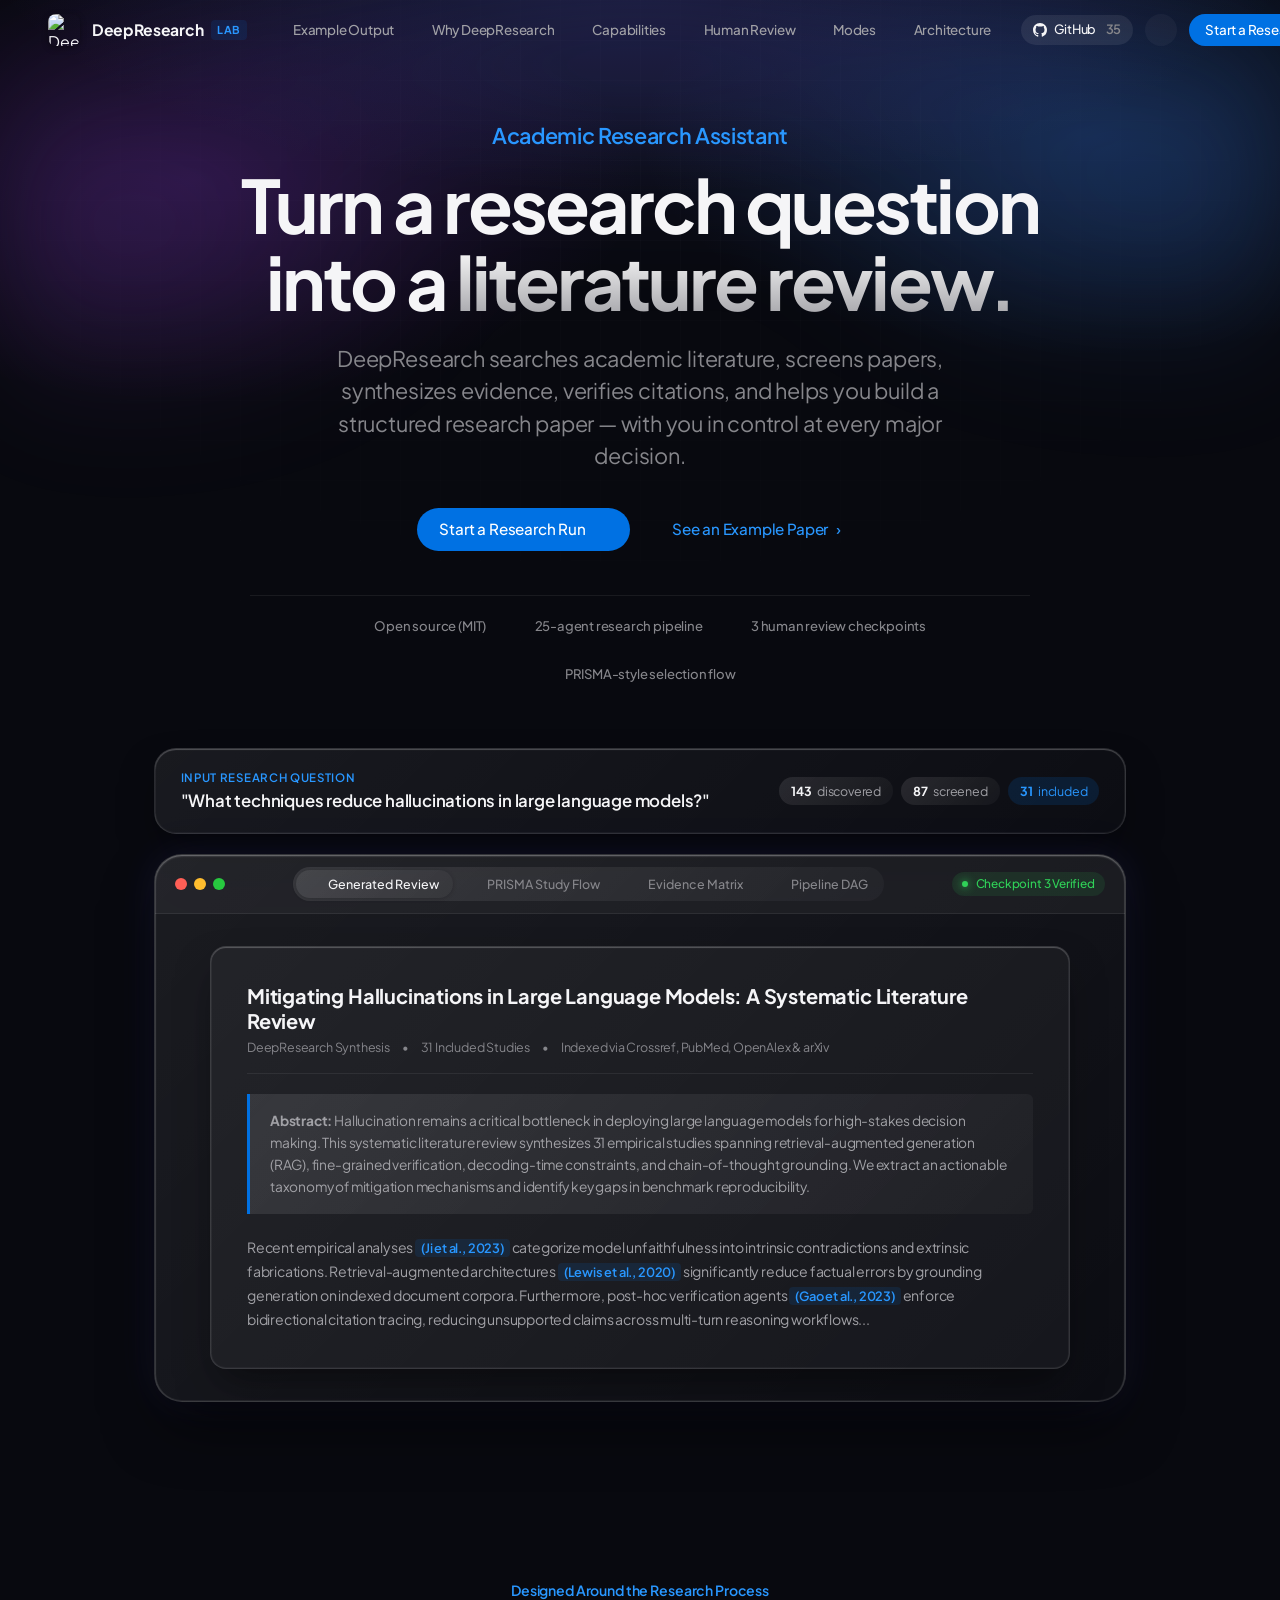
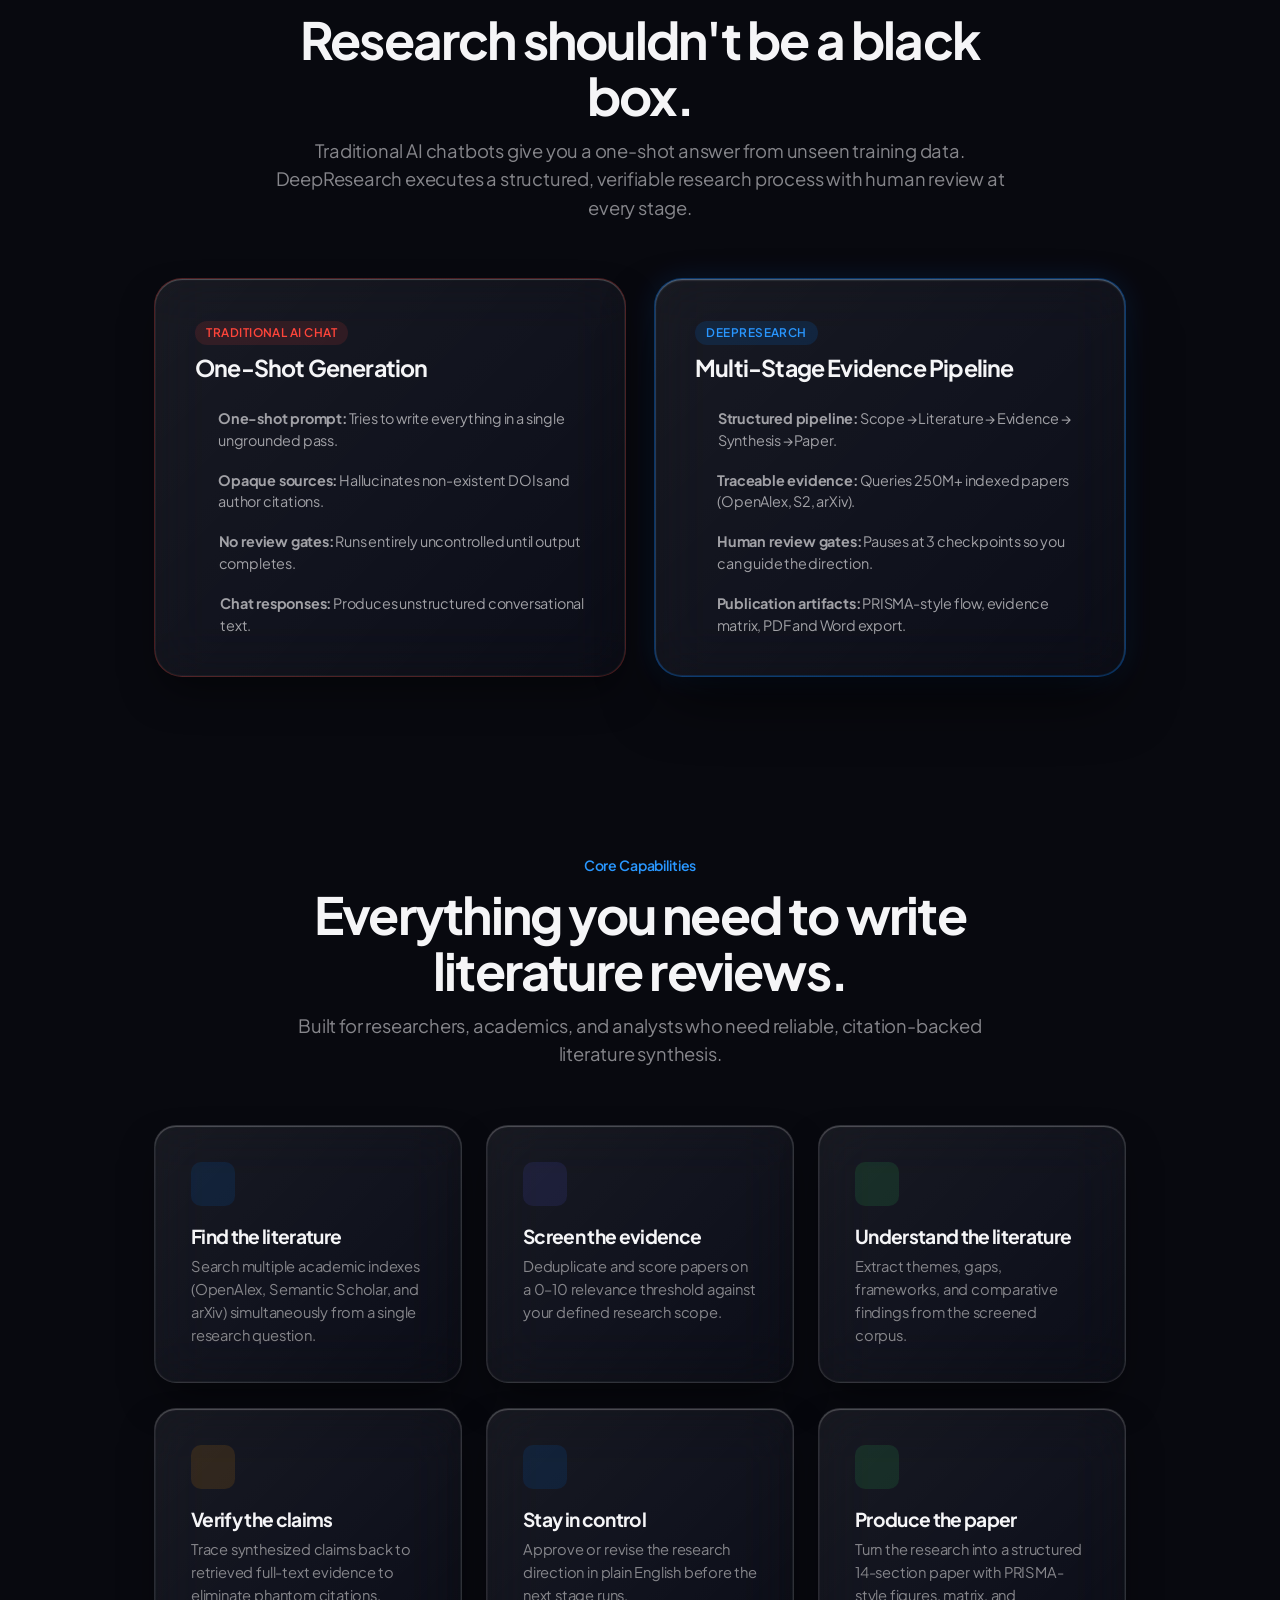
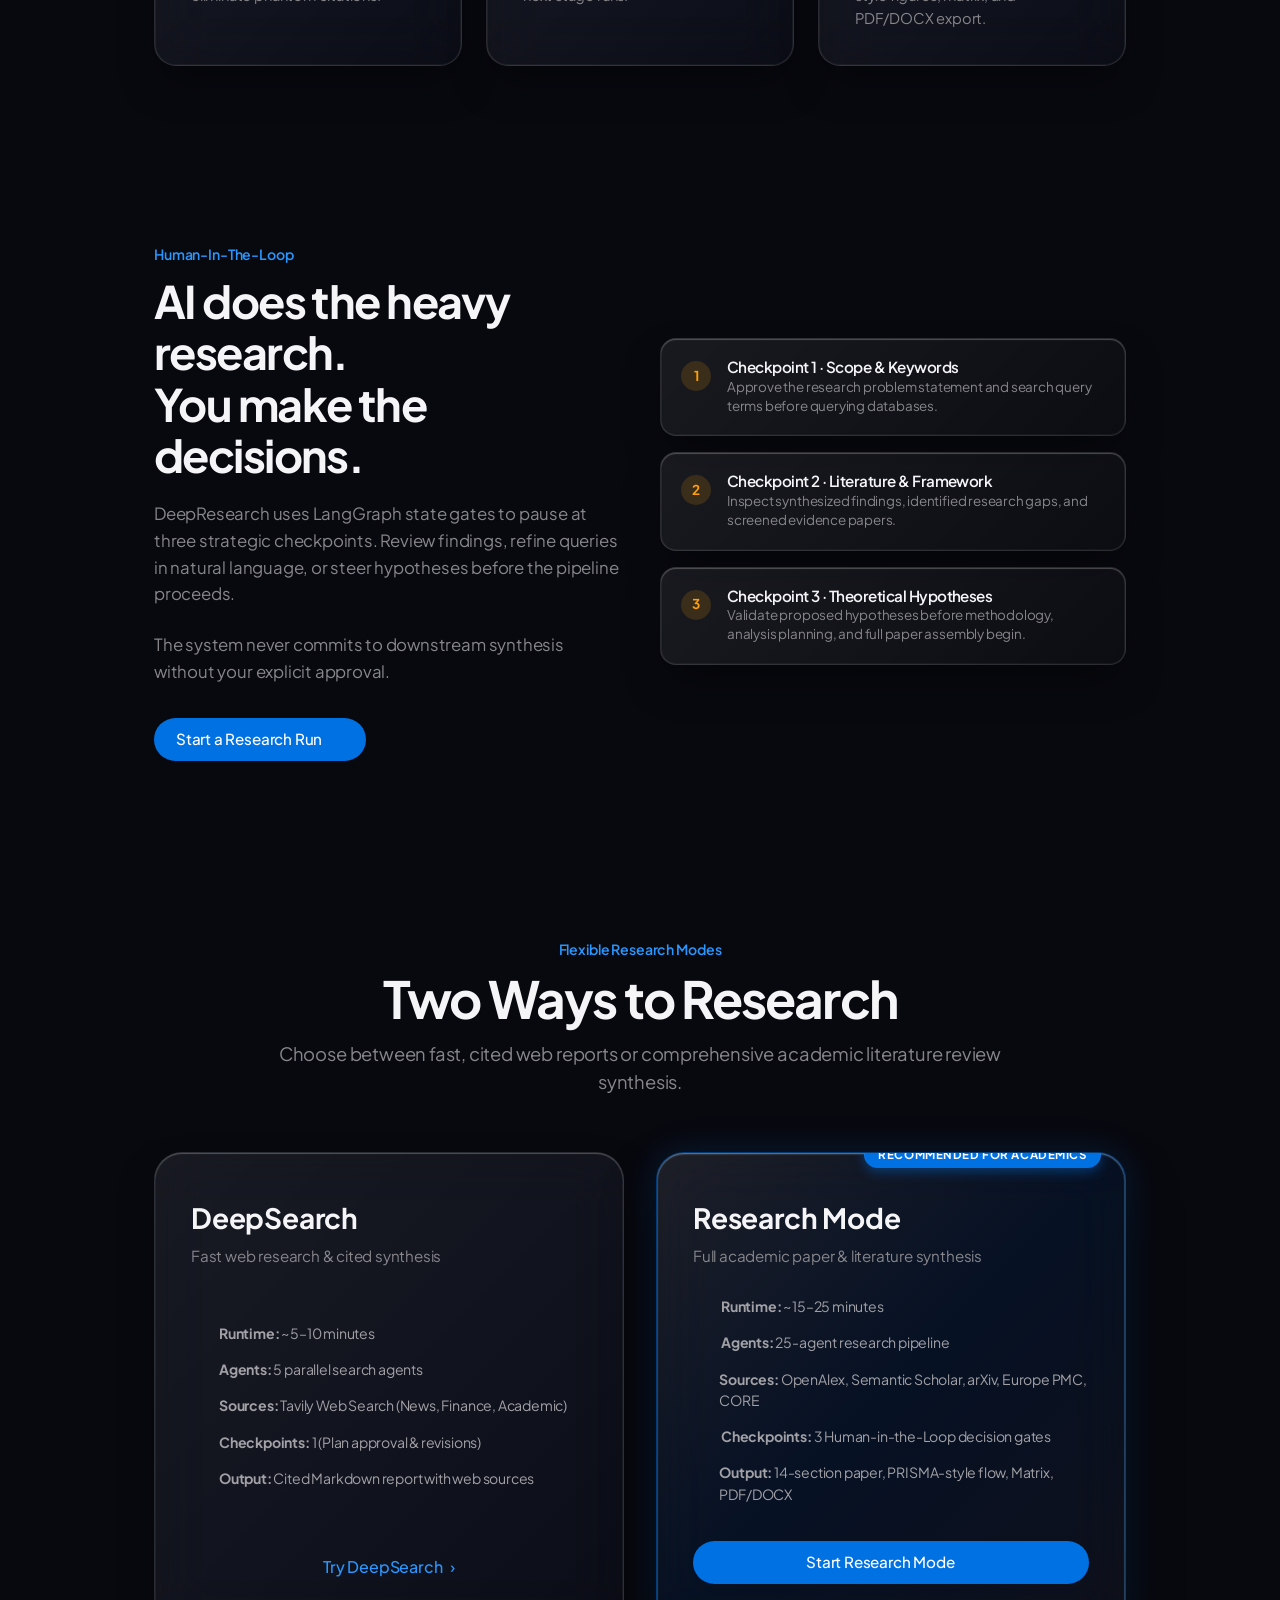
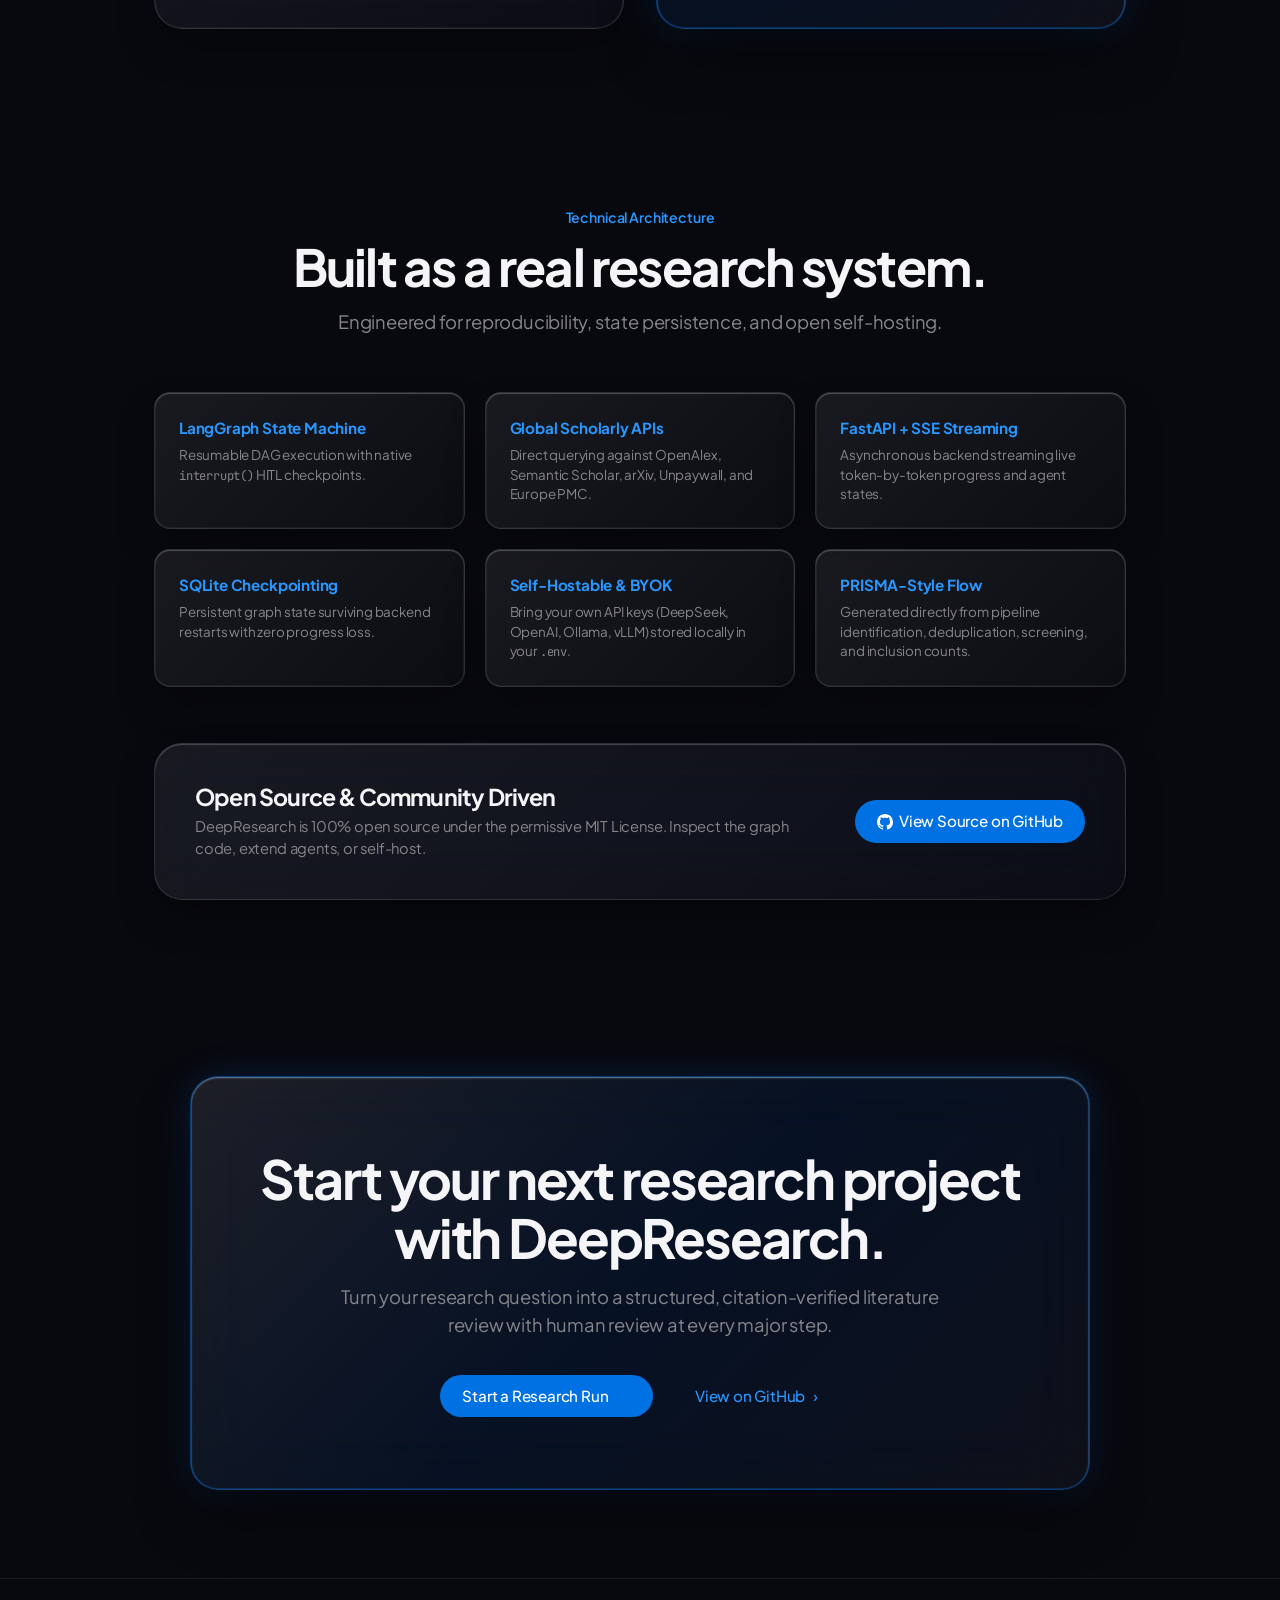
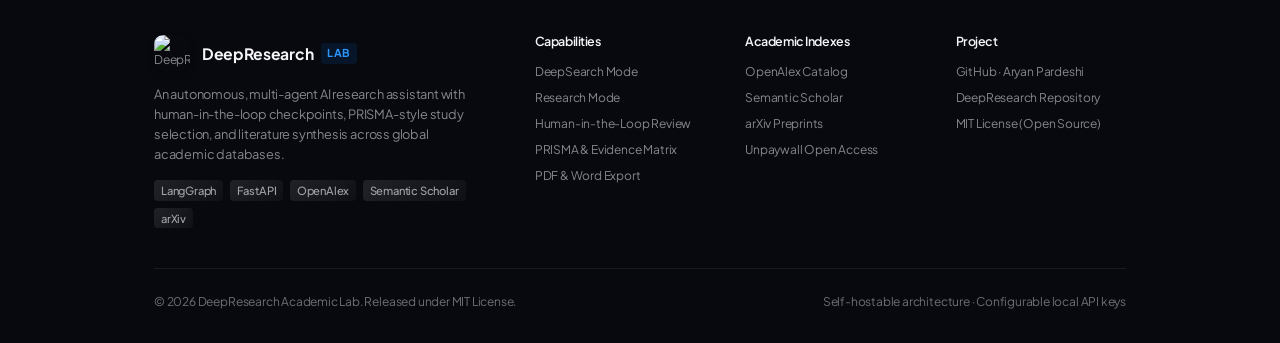
==== frontend/index.html @ 142caea9 "refactor(research-mode): split monolithic agent into modular pipeline with typed models and new acad" ====
<!DOCTYPE html>
<html lang="en" dir="ltr">
<head>
    <meta charset="UTF-8">
    <meta name="viewport" content="width=device-width, initial-scale=1.0, maximum-scale=5.0">
    <meta http-equiv="X-UA-Compatible" content="IE=edge">

    <!-- Primary SEO Meta Tags -->
    <title>DeepResearch — Turn Research Questions into Literature Reviews</title>
    <meta name="title" content="DeepResearch — Turn Research Questions into Literature Reviews">
    <meta name="description" content="DeepResearch searches academic literature, screens papers, synthesizes evidence, verifies citations, and helps you build a structured research paper with human checkpoints.">
    <meta name="keywords" content="academic research AI, literature review generator, multi-agent academic research, PRISMA study selection, OpenAlex, Semantic Scholar, arXiv, citation verification, LangGraph research">
    <meta name="author" content="Aryan Pardeshi">
    <meta name="creator" content="Aryan Pardeshi">
    <meta name="publisher" content="DeepResearch Academic Lab">
    <meta name="application-name" content="DeepResearch">
    <meta name="robots" content="index, follow, max-image-preview:large, max-snippet:-1, max-video-preview:-1">
    <link rel="canonical" href="https://deepresearch.dev/">

    <!-- PWA, Theme & Mobile Optimization -->
    <meta name="theme-color" content="#000000" media="(prefers-color-scheme: dark)">
    <meta name="theme-color" content="#ffffff" media="(prefers-color-scheme: light)">
    <meta name="color-scheme" content="dark light">
    <link rel="manifest" href="site.webmanifest">

    <!-- Open Graph / Facebook / LinkedIn -->
    <meta property="og:type" content="website">
    <meta property="og:site_name" content="DeepResearch">
    <meta property="og:title" content="DeepResearch — Turn Research Questions into Literature Reviews">
    <meta property="og:description" content="DeepResearch searches academic literature, screens papers, synthesizes evidence, verifies citations, and helps you build a structured research paper with human checkpoints.">
    <meta property="og:url" content="https://deepresearch.dev/">
    <meta property="og:locale" content="en_US">

    <!-- Twitter Card -->
    <meta name="twitter:card" content="summary_large_image">
    <meta name="twitter:site" content="@AryanPardeshi">
    <meta name="twitter:creator" content="@AryanPardeshi">
    <meta name="twitter:title" content="DeepResearch — Turn Research Questions into Literature Reviews">
    <meta name="twitter:description" content="DeepResearch searches academic literature, screens papers, synthesizes evidence, verifies citations, and helps you build a structured research paper with human checkpoints.">

    <!-- Schema.org JSON-LD Structured Data -->
    <script type="application/ld+json">
    {
      "@context": "https://schema.org",
      "@graph": [
        {
          "@type": "SoftwareApplication",
          "@id": "https://deepresearch.dev/#software",
          "name": "DeepResearch",
          "alternateName": "DeepResearch Academic Lab",
          "applicationCategory": "ResearchApplication, EducationalApplication",
          "operatingSystem": "All",
          "url": "https://deepresearch.dev/",
          "description": "An open-source multi-agent academic research assistant that synthesizes literature reviews, verifies citations, builds PRISMA-style selection flows, and generates complete papers with human-in-the-loop checkpoints.",
          "author": {
            "@type": "Person",
            "name": "Aryan Pardeshi",
            "url": "https://github.com/Aryan-Pardeshi"
          },
          "offers": {
            "@type": "Offer",
            "price": "0",
            "priceCurrency": "USD"
          }
        }
      ]
    }
    </script>

    <!-- Stylesheets & Icons -->
    <link rel="icon" type="image/png" sizes="64x64" href="/assets/favicon.png">
    <link rel="apple-touch-icon" sizes="180x180" href="/assets/apple-touch-icon.png">
    <link rel="stylesheet" href="landing.css?v=4.1.0">
    <script src="https://cdn.jsdelivr.net/npm/lucide/dist/umd/lucide.min.js"></script>
</head>
<body>
    <a href="#main-content" class="skip-link">Skip to main content</a>

    <!-- Apple Global Navigation Bar -->
    <header class="landing-header" role="banner">
        <div class="header-container">
            <a href="/" class="logo-brand" aria-label="DeepResearch Homepage">
                <img src="/assets/logo.png" alt="DeepResearch Logo" class="brand-logo-img" width="32" height="32">
                <div class="brand-text-col">
                    <span class="brand-name">DeepResearch</span>
                    <span class="brand-sub">Lab</span>
                </div>
            </a>

            <nav class="nav-menu" id="nav-menu" role="navigation" aria-label="Main Navigation">
                <a href="#example-paper" class="nav-link">Example Output</a>
                <a href="#why-different" class="nav-link">Why DeepResearch</a>
                <a href="#workflow" class="nav-link">Capabilities</a>
                <a href="#hitl" class="nav-link">Human Review</a>
                <a href="#modes" class="nav-link">Modes</a>
                <a href="#architecture" class="nav-link">Architecture</a>
            </nav>

            <div class="nav-actions">
                <a href="https://github.com/Aryan-Pardeshi/DeepResearch_AI" target="_blank" rel="noopener noreferrer" class="btn-gh-stars" title="View repository on GitHub">
                    <svg viewBox="0 0 16 16" width="14" height="14" fill="currentColor" aria-hidden="true"><path d="M8 0C3.58 0 0 3.58 0 8c0 3.54 2.29 6.53 5.47 7.59.4.07.55-.17.55-.38 0-.19-.01-.82-.01-1.49-2.01.37-2.53-.49-2.69-.94-.09-.23-.48-.94-.82-1.13-.28-.15-.68-.52-.01-.53.63-.01 1.08.58 1.23.82.72 1.21 1.87.87 2.33.66.07-.52.28-.87.51-1.07-1.78-.2-3.64-.89-3.64-3.95 0-.87.31-1.59.82-2.15-.08-.2-.36-1.02.08-2.12 0 0 .67-.21 2.2.82.64-.18 1.32-.27 2-.27s1.36.09 2 .27c1.53-1.04 2.2-.82 2.2-.82.44 1.1.16 1.92.08 2.12.51.56.82 1.27.82 2.15 0 3.07-1.87 3.75-3.65 3.95.29.25.54.73.54 1.48 0 1.07-.01 1.93-.01 2.2 0 .21.15.46.55.38A8.012 8.012 0 0 0 16 8c0-4.42-3.58-8-8-8Z"/></svg>
                    <span>GitHub</span>
                    <span class="gh-star-count-badge">35</span>
                </a>

                <button class="btn-theme" id="theme-toggle-btn" aria-label="Toggle color theme" title="Toggle dark/light theme">
                    <i data-lucide="moon" style="width: 15px; height: 15px;"></i>
                </button>

                <a href="/app" class="btn-primary">
                    <span>Start a Research Run</span>
                    <i data-lucide="arrow-right" style="width: 13px; height: 13px;"></i>
                </a>

                <button class="mobile-nav-toggle" id="mobile-nav-toggle" aria-label="Toggle mobile menu">
                    <i data-lucide="menu" style="width: 18px; height: 18px;"></i>
                </button>
            </div>
        </div>
    </header>

    <main id="main-content" role="main">

        <!-- ==========================================================================
             1. HERO SECTION (APPLE PRO)
             ========================================================================== -->
        <section class="hero-section">
            <div class="container">
                <div class="hero-content apple-scroll-reveal">
                    <p class="hero-eyebrow">Academic Research Assistant</p>

                    <h1 class="hero-title">
                        Turn a research question into a <span class="text-gradient">literature review.</span>
                    </h1>

                    <p class="hero-subtitle">
                        DeepResearch searches academic literature, screens papers, synthesizes evidence, verifies citations, and helps you build a structured research paper — with you in control at every major decision.
                    </p>

                    <div class="hero-btn-group">
                        <a href="/app" class="btn-primary btn-lg">
                            <span>Start a Research Run</span>
                            <i data-lucide="arrow-right" style="width: 16px; height: 16px;"></i>
                        </a>
                        <a href="#example-paper" class="btn-secondary btn-lg">
                            <span>See an Example Paper</span>
                            <span style="margin-left: 2px;">›</span>
                        </a>
                    </div>

                    <div class="hero-trust-bar">
                        <div class="trust-item">
                            <i data-lucide="check" style="width: 14px; height: 14px;"></i>
                            <span>Open source (MIT)</span>
                        </div>
                        <div class="trust-item">
                            <i data-lucide="check" style="width: 14px; height: 14px;"></i>
                            <span>25-agent research pipeline</span>
                        </div>
                        <div class="trust-item">
                            <i data-lucide="check" style="width: 14px; height: 14px;"></i>
                            <span>3 human review checkpoints</span>
                        </div>
                        <div class="trust-item">
                            <i data-lucide="check" style="width: 14px; height: 14px;"></i>
                            <span>PRISMA-style selection flow</span>
                        </div>
                    </div>
                </div>

                <!-- ==========================================================================
                     2. REAL EXAMPLE OUTPUT (MACOS STUDIO WINDOW)
                     ========================================================================== -->
                <div class="hero-visual-wrapper apple-scroll-reveal delay-1" id="example-paper">
                    <div class="example-banner-header card-specular-glow">
                        <div class="example-question-box">
                            <span class="example-label">Input Research Question</span>
                            <p class="example-question-text">"What techniques reduce hallucinations in large language models?"</p>
                        </div>
                        <div class="example-metrics-row">
                            <div class="metric-chip"><strong class="metric-num">143</strong> discovered</div>
                            <div class="metric-chip"><strong class="metric-num">87</strong> screened</div>
                            <div class="metric-chip highlight"><strong class="metric-num">31</strong> included</div>
                        </div>
                    </div>

                    <div class="workflow-inspector-card card-specular-glow">
                        <div class="inspector-header-bar">
                            <div class="inspector-window-controls">
                                <span class="win-dot red"></span>
                                <span class="win-dot yellow"></span>
                                <span class="win-dot green"></span>
                            </div>

                            <div class="inspector-tabs" role="tablist">
                                <button class="inspector-tab-btn active" data-tab="paper" role="tab" aria-selected="true">
                                    <i data-lucide="file-text" style="width: 13px; height: 13px;"></i>
                                    <span>Generated Review</span>
                                </button>
                                <button class="inspector-tab-btn" data-tab="prisma" role="tab" aria-selected="false">
                                    <i data-lucide="git-merge" style="width: 13px; height: 13px;"></i>
                                    <span>PRISMA Study Flow</span>
                                </button>
                                <button class="inspector-tab-btn" data-tab="matrix" role="tab" aria-selected="false">
                                    <i data-lucide="table" style="width: 13px; height: 13px;"></i>
                                    <span>Evidence Matrix</span>
                                </button>
                                <button class="inspector-tab-btn" data-tab="flow" role="tab" aria-selected="false">
                                    <i data-lucide="layers" style="width: 13px; height: 13px;"></i>
                                    <span>Pipeline DAG</span>
                                </button>
                            </div>

                            <div class="inspector-status-badge">
                                <span class="status-pulse"></span>
                                <span>Checkpoint 3 Verified</span>
                            </div>
                        </div>

                        <div class="inspector-content-panel">
                            <!-- Tab 1: Generated Paper Review -->
                            <div class="tab-pane active" id="tab-pane-paper">
                                <div class="paper-mockup-sheet">
                                    <div class="paper-header-actions">
                                        <div>
                                            <div class="paper-mock-title">Mitigating Hallucinations in Large Language Models: A Systematic Literature Review</div>
                                            <div class="paper-mock-meta">
                                                <span>DeepResearch Synthesis</span> • <span>31 Included Studies</span> • <span>Indexed via Crossref, PubMed, OpenAlex &amp; arXiv</span>
                                            </div>
                                        </div>
                                    </div>

                                    <div class="paper-mock-abstract">
                                        <strong>Abstract:</strong> Hallucination remains a critical bottleneck in deploying large language models for high-stakes decision making. This systematic literature review synthesizes 31 empirical studies spanning retrieval-augmented generation (RAG), fine-grained verification, decoding-time constraints, and chain-of-thought grounding. We extract an actionable taxonomy of mitigation mechanisms and identify key gaps in benchmark reproducibility.
                                    </div>
                                    <div class="paper-mock-body">
                                        <p>Recent empirical analyses <span class="citation-pill">(Ji et al., 2023)</span> categorize model unfaithfulness into intrinsic contradictions and extrinsic fabrications. Retrieval-augmented architectures <span class="citation-pill">(Lewis et al., 2020)</span> significantly reduce factual errors by grounding generation on indexed document corpora. Furthermore, post-hoc verification agents <span class="citation-pill">(Gao et al., 2023)</span> enforce bidirectional citation tracing, reducing unsupported claims across multi-turn reasoning workflows...</p>
                                    </div>
                                </div>
                            </div>

                            <!-- Tab 2: PRISMA Diagram -->
                            <div class="tab-pane" id="tab-pane-prisma">
                                <div class="prisma-diagram-preview">
                                    <div class="prisma-step-row">
                                        <div class="prisma-box">
                                            <div class="prisma-box-title">1. Identification</div>
                                            <div class="prisma-box-stat">143 Records Discovered</div>
                                            <div class="prisma-box-sub">OpenAlex (52) · Crossref (38) · PubMed (25) · arXiv (28)</div>
                                        </div>
                                        <div class="prisma-box prisma-box-excluded">
                                            <div class="prisma-box-title">Deduplication</div>
                                            <div class="prisma-box-stat">56 Excluded</div>
                                            <div class="prisma-box-sub">Identical DOIs &amp; normalized title matches</div>
                                        </div>
                                    </div>
                                    <div class="prisma-step-row">
                                        <div class="prisma-box">
                                            <div class="prisma-box-title">2. Screening</div>
                                            <div class="prisma-box-stat">87 Records Screened</div>
                                            <div class="prisma-box-sub">Abstract relevance scored against research scope</div>
                                        </div>
                                        <div class="prisma-box prisma-box-excluded">
                                            <div class="prisma-box-title">Irrelevant</div>
                                            <div class="prisma-box-stat">56 Excluded</div>
                                            <div class="prisma-box-sub">Score &lt; 6.0 / 10 against criteria</div>
                                        </div>
                                    </div>
                                    <div class="prisma-step-row">
                                        <div class="prisma-box">
                                            <div class="prisma-box-title">3. Included Corpus</div>
                                            <div class="prisma-box-stat">31 Studies Included</div>
                                            <div class="prisma-box-sub">Full text resolved for final synthesis &amp; matrix</div>
                                        </div>
                                    </div>
                                </div>
                            </div>

                            <!-- Tab 3: Evidence Matrix -->
                            <div class="tab-pane" id="tab-pane-matrix">
                                <div class="table-preview-wrapper">
                                    <table class="evidence-table">
                                        <thead>
                                            <tr>
                                                <th>Study &amp; Year</th>
                                                <th>Mitigation Focus</th>
                                                <th>Methodology</th>
                                                <th>Key Empirical Finding</th>
                                                <th>Evidence Level</th>
                                            </tr>
                                        </thead>
                                        <tbody>
                                            <tr>
                                                <td><strong>Ji et al. (2023)</strong></td>
                                                <td>Taxonomy &amp; Evaluation</td>
                                                <td>Comprehensive Survey</td>
                                                <td>Establishes intrinsic vs. extrinsic hallucination categorization.</td>
                                                <td><span class="evidence-tag">High (Foundational)</span></td>
                                            </tr>
                                            <tr>
                                                <td><strong>Lewis et al. (2020)</strong></td>
                                                <td>Retrieval Grounding</td>
                                                <td>RAG Architecture</td>
                                                <td>Dense retrieval conditioning cuts factual hallucinations by ~68%.</td>
                                                <td><span class="evidence-tag">High (Pivotal)</span></td>
                                            </tr>
                                            <tr>
                                                <td><strong>Gao et al. (2023)</strong></td>
                                                <td>Citation Verification</td>
                                                <td>RARR Automated Editing</td>
                                                <td>External search verification resolves factual mistakes post-generation.</td>
                                                <td><span class="evidence-tag">High (Empirical)</span></td>
                                            </tr>
                                            <tr>
                                                <td><strong>Dhuliawala et al. (2023)</strong></td>
                                                <td>Self-Contradiction Probing</td>
                                                <td>Chain-of-Verification</td>
                                                <td>Decomposing verification into sub-queries improves reliability.</td>
                                                <td><span class="evidence-tag">Moderate-High</span></td>
                                            </tr>
                                        </tbody>
                                    </table>
                                </div>
                            </div>

                            <!-- Tab 4: Execution Graph -->
                            <div class="tab-pane" id="tab-pane-flow">
                                <div class="execution-flow-grid">
                                    <div class="flow-node-card">
                                        <div class="flow-node-header">
                                            <div class="flow-node-icon">01</div>
                                            <div class="flow-node-title">Scope &amp; Keywords</div>
                                        </div>
                                        <p class="flow-node-desc">Formulates research objectives, questions, and Boolean search keywords.</p>
                                    </div>
                                    <div class="flow-node-card">
                                        <div class="flow-node-header">
                                            <div class="flow-node-icon checkpoint">🧑</div>
                                            <div class="flow-node-title">Checkpoint 1</div>
                                        </div>
                                        <p class="flow-node-desc">You approve scope and search queries before retrieving papers.</p>
                                    </div>
                                    <div class="flow-node-card">
                                        <div class="flow-node-header">
                                            <div class="flow-node-icon">02</div>
                                            <div class="flow-node-title">Multi-Index Retrieval</div>
                                        </div>
                                        <p class="flow-node-desc">Queries OpenAlex, Semantic Scholar, and arXiv simultaneously.</p>
                                    </div>
                                    <div class="flow-node-card">
                                        <div class="flow-node-header">
                                            <div class="flow-node-icon">03</div>
                                            <div class="flow-node-title">Screening &amp; Dedup</div>
                                        </div>
                                        <p class="flow-node-desc">Filters out duplicates and evaluates abstracts on 0–10 relevance score.</p>
                                    </div>
                                    <div class="flow-node-card">
                                        <div class="flow-node-header">
                                            <div class="flow-node-icon checkpoint">🧑</div>
                                            <div class="flow-node-title">Checkpoint 2</div>
                                        </div>
                                        <p class="flow-node-desc">You inspect literature synthesis and research gaps.</p>
                                    </div>
                                    <div class="flow-node-card">
                                        <div class="flow-node-header">
                                            <div class="flow-node-icon">04</div>
                                            <div class="flow-node-title">Synthesis &amp; Verify</div>
                                        </div>
                                        <p class="flow-node-desc">Drafts paper sections with strict evidence-to-claim citation checks.</p>
                                    </div>
                                </div>
                            </div>
                        </div>
                    </div>
                </div>

            </div>
        </section>


        <!-- ==========================================================================
             3. WHY DEEPRESEARCH (APPLE CONTRAST BENTO)
             ========================================================================== -->
        <section class="section section-alt" id="why-different">
            <div class="container">
                <div class="section-header apple-scroll-reveal">
                    <span class="section-eyebrow">Designed Around the Research Process</span>
                    <h2 class="section-title">Research shouldn't be a black box.</h2>
                    <p class="section-desc">
                        Traditional AI chatbots give you a one-shot answer from unseen training data. DeepResearch executes a structured, verifiable research process with human review at every stage.
                    </p>
                </div>

                <div class="comparison-dual-cards">
                    <!-- Column 1: Traditional AI -->
                    <div class="comparison-card traditional-ai card-specular-glow apple-scroll-reveal delay-1">
                        <div class="comp-card-header">
                            <div class="comp-badge bad">Traditional AI Chat</div>
                            <h3 class="comp-title">One-Shot Generation</h3>
                        </div>
                        <ul class="comp-list">
                            <li><i data-lucide="x" style="width: 16px; height: 16px;"></i> <span><strong>One-shot prompt:</strong> Tries to write everything in a single ungrounded pass.</span></li>
                            <li><i data-lucide="x" style="width: 16px; height: 16px;"></i> <span><strong>Opaque sources:</strong> Hallucinates non-existent DOIs and author citations.</span></li>
                            <li><i data-lucide="x" style="width: 16px; height: 16px;"></i> <span><strong>No review gates:</strong> Runs entirely uncontrolled until output completes.</span></li>
                            <li><i data-lucide="x" style="width: 16px; height: 16px;"></i> <span><strong>Chat responses:</strong> Produces unstructured conversational text.</span></li>
                        </ul>
                    </div>

                    <!-- Column 2: DeepResearch -->
                    <div class="comparison-card deepresearch-ai card-specular-glow apple-scroll-reveal delay-2">
                        <div class="comp-card-header">
                            <div class="comp-badge good">DeepResearch</div>
                            <h3 class="comp-title">Multi-Stage Evidence Pipeline</h3>
                        </div>
                        <ul class="comp-list">
                            <li><i data-lucide="check" style="width: 16px; height: 16px;"></i> <span><strong>Structured pipeline:</strong> Scope → Literature → Evidence → Synthesis → Paper.</span></li>
                            <li><i data-lucide="check" style="width: 16px; height: 16px;"></i> <span><strong>Traceable evidence:</strong> Queries 250M+ indexed papers (OpenAlex, S2, arXiv).</span></li>
                            <li><i data-lucide="check" style="width: 16px; height: 16px;"></i> <span><strong>Human review gates:</strong> Pauses at 3 checkpoints so you can guide the direction.</span></li>
                            <li><i data-lucide="check" style="width: 16px; height: 16px;"></i> <span><strong>Publication artifacts:</strong> PRISMA-style flow, evidence matrix, PDF and Word export.</span></li>
                        </ul>
                    </div>
                </div>
            </div>
        </section>


        <!-- ==========================================================================
             4. CORE WORKFLOW CAPABILITIES (APPLE 6-GRID)
             ========================================================================== -->
        <section class="section" id="workflow">
            <div class="container">
                <div class="section-header apple-scroll-reveal">
                    <span class="section-eyebrow">Core Capabilities</span>
                    <h2 class="section-title">Everything you need to write literature reviews.</h2>
                    <p class="section-desc">
                        Built for researchers, academics, and analysts who need reliable, citation-backed literature synthesis.
                    </p>
                </div>

                <div class="features-grid">
                    <div class="feature-card card-specular-glow apple-scroll-reveal delay-1">
                        <div class="feature-icon-wrapper">
                            <i data-lucide="search" style="width: 22px; height: 22px;"></i>
                        </div>
                        <h3 class="feature-card-title">Find the literature</h3>
                        <p class="feature-card-desc">
                            Search multiple academic indexes (OpenAlex, Semantic Scholar, and arXiv) simultaneously from a single research question.
                        </p>
                    </div>

                    <div class="feature-card card-specular-glow apple-scroll-reveal delay-2">
                        <div class="feature-icon-wrapper indigo">
                            <i data-lucide="filter" style="width: 22px; height: 22px;"></i>
                        </div>
                        <h3 class="feature-card-title">Screen the evidence</h3>
                        <p class="feature-card-desc">
                            Deduplicate and score papers on a 0–10 relevance threshold against your defined research scope.
                        </p>
                    </div>

                    <div class="feature-card card-specular-glow apple-scroll-reveal delay-3">
                        <div class="feature-icon-wrapper emerald">
                            <i data-lucide="layers" style="width: 22px; height: 22px;"></i>
                        </div>
                        <h3 class="feature-card-title">Understand the literature</h3>
                        <p class="feature-card-desc">
                            Extract themes, gaps, frameworks, and comparative findings from the screened corpus.
                        </p>
                    </div>

                    <div class="feature-card card-specular-glow apple-scroll-reveal delay-4">
                        <div class="feature-icon-wrapper amber">
                            <i data-lucide="shield-check" style="width: 22px; height: 22px;"></i>
                        </div>
                        <h3 class="feature-card-title">Verify the claims</h3>
                        <p class="feature-card-desc">
                            Trace synthesized claims back to retrieved full-text evidence to eliminate phantom citations.
                        </p>
                    </div>

                    <div class="feature-card card-specular-glow apple-scroll-reveal delay-5">
                        <div class="feature-icon-wrapper">
                            <i data-lucide="user-check" style="width: 22px; height: 22px;"></i>
                        </div>
                        <h3 class="feature-card-title">Stay in control</h3>
                        <p class="feature-card-desc">
                            Approve or revise the research direction in plain English before the next stage runs.
                        </p>
                    </div>

                    <div class="feature-card card-specular-glow apple-scroll-reveal delay-6">
                        <div class="feature-icon-wrapper emerald">
                            <i data-lucide="file-down" style="width: 22px; height: 22px;"></i>
                        </div>
                        <h3 class="feature-card-title">Produce the paper</h3>
                        <p class="feature-card-desc">
                            Turn the research into a structured 14-section paper with PRISMA-style figures, matrix, and PDF/DOCX export.
                        </p>
                    </div>
                </div>
            </div>
        </section>


        <!-- ==========================================================================
             5. HUMAN-IN-THE-LOOP SECTION
             ========================================================================== -->
        <section class="section section-alt" id="hitl">
            <div class="container">
                <div class="hitl-container-grid">
                    <div class="hitl-text-pane apple-scroll-reveal">
                        <span class="section-eyebrow">Human-In-The-Loop</span>
                        <h2>AI does the heavy research.<br>You make the decisions.</h2>
                        <p>
                            DeepResearch uses LangGraph state gates to pause at three strategic checkpoints. Review findings, refine queries in natural language, or steer hypotheses before the pipeline proceeds.
                        </p>
                        <p>
                            The system never commits to downstream synthesis without your explicit approval.
                        </p>
                        <a href="/app" class="btn-primary btn-lg" style="margin-top: 0.5rem;">
                            <span>Start a Research Run</span>
                            <i data-lucide="arrow-right" style="width: 15px; height: 15px;"></i>
                        </a>
                    </div>

                    <div class="checkpoints-timeline apple-scroll-reveal delay-1">
                        <div class="cp-timeline-item card-specular-glow">
                            <div class="cp-icon-ring">1</div>
                            <div class="cp-item-content">
                                <h4>Checkpoint 1 · Scope &amp; Keywords</h4>
                                <p>Approve the research problem statement and search query terms before querying databases.</p>
                            </div>
                        </div>
                        <div class="cp-timeline-item card-specular-glow">
                            <div class="cp-icon-ring">2</div>
                            <div class="cp-item-content">
                                <h4>Checkpoint 2 · Literature &amp; Framework</h4>
                                <p>Inspect synthesized findings, identified research gaps, and screened evidence papers.</p>
                            </div>
                        </div>
                        <div class="cp-timeline-item card-specular-glow">
                            <div class="cp-icon-ring">3</div>
                            <div class="cp-item-content">
                                <h4>Checkpoint 3 · Theoretical Hypotheses</h4>
                                <p>Validate proposed hypotheses before methodology, analysis planning, and full paper assembly begin.</p>
                            </div>
                        </div>
                    </div>
                </div>
            </div>
        </section>


        <!-- ==========================================================================
             6. TWO WAYS TO RESEARCH (APPLE TIER COMPARISON)
             ========================================================================== -->
        <section class="section" id="modes">
            <div class="container">
                <div class="section-header apple-scroll-reveal">
                    <span class="section-eyebrow">Flexible Research Modes</span>
                    <h2 class="section-title">Two Ways to Research</h2>
                    <p class="section-desc">
                        Choose between fast, cited web reports or comprehensive academic literature review synthesis.
                    </p>
                </div>

                <div class="modes-comparison-grid">
                    <!-- DeepSearch Mode Card -->
                    <div class="mode-card card-specular-glow apple-scroll-reveal delay-1">
                        <div class="mode-header">
                            <div class="mode-title">DeepSearch</div>
                            <div class="mode-tagline">Fast web research &amp; cited synthesis</div>
                        </div>
                        <ul class="mode-specs-list">
                            <li class="mode-spec-item">
                                <i data-lucide="clock" style="width: 16px; height: 16px;"></i>
                                <span><strong>Runtime:</strong> ~5–10 minutes</span>
                            </li>
                            <li class="mode-spec-item">
                                <i data-lucide="users" style="width: 16px; height: 16px;"></i>
                                <span><strong>Agents:</strong> 5 parallel search agents</span>
                            </li>
                            <li class="mode-spec-item">
                                <i data-lucide="globe" style="width: 16px; height: 16px;"></i>
                                <span><strong>Sources:</strong> Tavily Web Search (News, Finance, Academic)</span>
                            </li>
                            <li class="mode-spec-item">
                                <i data-lucide="shield" style="width: 16px; height: 16px;"></i>
                                <span><strong>Checkpoints:</strong> 1 (Plan approval &amp; revisions)</span>
                            </li>
                            <li class="mode-spec-item">
                                <i data-lucide="file-text" style="width: 16px; height: 16px;"></i>
                                <span><strong>Output:</strong> Cited Markdown report with web sources</span>
                            </li>
                        </ul>
                        <a href="/app?mode=deepsearch" class="btn-secondary" style="font-size: 1rem; font-weight: 500;">
                            <span>Try DeepSearch</span>
                            <span style="margin-left: 2px;">›</span>
                        </a>
                    </div>

                    <!-- Research Mode Card -->
                    <div class="mode-card featured card-specular-glow apple-scroll-reveal delay-2">
                        <span class="mode-badge-top">Recommended for Academics</span>
                        <div class="mode-header">
                            <div class="mode-title">Research Mode</div>
                            <div class="mode-tagline">Full academic paper &amp; literature synthesis</div>
                        </div>
                        <ul class="mode-specs-list">
                            <li class="mode-spec-item">
                                <i data-lucide="clock" style="width: 16px; height: 16px;"></i>
                                <span><strong>Runtime:</strong> ~15–25 minutes</span>
                            </li>
                            <li class="mode-spec-item">
                                <i data-lucide="cpu" style="width: 16px; height: 16px;"></i>
                                <span><strong>Agents:</strong> 25-agent research pipeline</span>
                            </li>
                            <li class="mode-spec-item">
                                <i data-lucide="book-open" style="width: 16px; height: 16px;"></i>
                                <span><strong>Sources:</strong> OpenAlex, Semantic Scholar, arXiv, Europe PMC, CORE</span>
                            </li>
                            <li class="mode-spec-item">
                                <i data-lucide="user-check" style="width: 16px; height: 16px;"></i>
                                <span><strong>Checkpoints:</strong> 3 Human-in-the-Loop decision gates</span>
                            </li>
                            <li class="mode-spec-item">
                                <i data-lucide="file-check" style="width: 16px; height: 16px;"></i>
                                <span><strong>Output:</strong> 14-section paper, PRISMA-style flow, Matrix, PDF/DOCX</span>
                            </li>
                        </ul>
                        <a href="/app?mode=researchmode" class="btn-primary btn-lg" style="width: 100%; justify-content: center;">
                            <span>Start Research Mode</span>
                            <i data-lucide="arrow-right" style="width: 15px; height: 15px;"></i>
                        </a>
                    </div>
                </div>
            </div>
        </section>


        <!-- ==========================================================================
             7. TECHNICAL ARCHITECTURE & BYOK
             ========================================================================== -->
        <section class="section section-alt" id="architecture">
            <div class="container">
                <div class="section-header apple-scroll-reveal">
                    <span class="section-eyebrow">Technical Architecture</span>
                    <h2 class="section-title">Built as a real research system.</h2>
                    <p class="section-desc">
                        Engineered for reproducibility, state persistence, and open self-hosting.
                    </p>
                </div>

                <div class="tech-grid apple-scroll-reveal delay-1">
                    <div class="tech-item-card card-specular-glow">
                        <div class="tech-item-title">LangGraph State Machine</div>
                        <div class="tech-item-desc">Resumable DAG execution with native <code style="font-family: var(--font-mono); font-size: 0.76rem;">interrupt()</code> HITL checkpoints.</div>
                    </div>
                    <div class="tech-item-card card-specular-glow">
                        <div class="tech-item-title">Global Scholarly APIs</div>
                        <div class="tech-item-desc">Direct querying against OpenAlex, Semantic Scholar, arXiv, Unpaywall, and Europe PMC.</div>
                    </div>
                    <div class="tech-item-card card-specular-glow">
                        <div class="tech-item-title">FastAPI + SSE Streaming</div>
                        <div class="tech-item-desc">Asynchronous backend streaming live token-by-token progress and agent states.</div>
                    </div>
                    <div class="tech-item-card card-specular-glow">
                        <div class="tech-item-title">SQLite Checkpointing</div>
                        <div class="tech-item-desc">Persistent graph state surviving backend restarts with zero progress loss.</div>
                    </div>
                    <div class="tech-item-card card-specular-glow">
                        <div class="tech-item-title">Self-Hostable &amp; BYOK</div>
                        <div class="tech-item-desc">Bring your own API keys (DeepSeek, OpenAI, Ollama, vLLM) stored locally in your <code style="font-family: var(--font-mono); font-size: 0.76rem;">.env</code>.</div>
                    </div>
                    <div class="tech-item-card card-specular-glow">
                        <div class="tech-item-title">PRISMA-Style Flow</div>
                        <div class="tech-item-desc">Generated directly from pipeline identification, deduplication, screening, and inclusion counts.</div>
                    </div>
                </div>

                <div class="github-open-source-banner card-specular-glow apple-scroll-reveal delay-2">
                    <div class="gh-banner-left">
                        <h3>Open Source &amp; Community Driven</h3>
                        <p>DeepResearch is 100% open source under the permissive MIT License. Inspect the graph code, extend agents, or self-host.</p>
                    </div>
                    <a href="https://github.com/Aryan-Pardeshi/DeepResearch_AI" target="_blank" rel="noopener noreferrer" class="btn-primary btn-lg">
                        <svg viewBox="0 0 16 16" width="16" height="16" fill="currentColor" aria-hidden="true"><path d="M8 0C3.58 0 0 3.58 0 8c0 3.54 2.29 6.53 5.47 7.59.4.07.55-.17.55-.38 0-.19-.01-.82-.01-1.49-2.01.37-2.53-.49-2.69-.94-.09-.23-.48-.94-.82-1.13-.28-.15-.68-.52-.01-.53.63-.01 1.08.58 1.23.82.72 1.21 1.87.87 2.33.66.07-.52.28-.87.51-1.07-1.78-.2-3.64-.89-3.64-3.95 0-.87.31-1.59.82-2.15-.08-.2-.36-1.02.08-2.12 0 0 .67-.21 2.2.82.64-.18 1.32-.27 2-.27s1.36.09 2 .27c1.53-1.04 2.2-.82 2.2-.82.44 1.1.16 1.92.08 2.12.51.56.82 1.27.82 2.15 0 3.07-1.87 3.75-3.65 3.95.29.25.54.73.54 1.48 0 1.07-.01 1.93-.01 2.2 0 .21.15.46.55.38A8.012 8.012 0 0 0 16 8c0-4.42-3.58-8-8-8Z"/></svg>
                        <span>View Source on GitHub</span>
                    </a>
                </div>
            </div>
        </section>


        <!-- ==========================================================================
             8. FINAL CONVERSION CTA
             ========================================================================== -->
        <section class="cta-section">
            <div class="container">
                <div class="cta-box-card card-specular-glow apple-scroll-reveal">
                    <h2 class="cta-title">Start your next research project with DeepResearch.</h2>
                    <p class="cta-subtitle">
                        Turn your research question into a structured, citation-verified literature review with human review at every major step.
                    </p>
                    <div class="hero-btn-group" style="margin-bottom: 0;">
                        <a href="/app" class="btn-primary btn-lg">
                            <span>Start a Research Run</span>
                            <i data-lucide="arrow-right" style="width: 16px; height: 16px;"></i>
                        </a>
                        <a href="https://github.com/Aryan-Pardeshi/DeepResearch_AI" target="_blank" rel="noopener noreferrer" class="btn-secondary btn-lg">
                            <span>View on GitHub</span>
                            <span style="margin-left: 2px;">›</span>
                        </a>
                    </div>
                </div>
            </div>
        </section>

    </main>

    <!-- ==========================================================================
         APPLE FOOTER DIRECTORY
         ========================================================================== -->
    <footer class="landing-footer" role="contentinfo">
        <div class="container">
            <div class="footer-grid">
                <div class="footer-brand-col">
                    <div class="logo-brand">
                        <img src="/assets/logo.png" alt="DeepResearch Logo" class="brand-logo-img footer-logo-img" width="32" height="32">
                        <div class="brand-text-col">
                            <span class="brand-name">DeepResearch</span>
                            <span class="brand-sub">Lab</span>
                        </div>
                    </div>
                    <p>
                        An autonomous, multi-agent AI research assistant with human-in-the-loop checkpoints, PRISMA-style study selection, and literature synthesis across global academic databases.
                    </p>
                    <div class="footer-tech-tags">
                        <span class="f-tag">LangGraph</span>
                        <span class="f-tag">FastAPI</span>
                        <span class="f-tag">OpenAlex</span>
                        <span class="f-tag">Semantic Scholar</span>
                        <span class="f-tag">arXiv</span>
                    </div>
                </div>

                <div class="footer-col">
                    <h3 class="footer-heading">Capabilities</h3>
                    <ul class="footer-links">
                        <li><a href="/app?mode=deepsearch">DeepSearch Mode</a></li>
                        <li><a href="/app?mode=researchmode">Research Mode</a></li>
                        <li><a href="#hitl">Human-in-the-Loop Review</a></li>
                        <li><a href="#example-paper">PRISMA &amp; Evidence Matrix</a></li>
                        <li><a href="/app">PDF &amp; Word Export</a></li>
                    </ul>
                </div>

                <div class="footer-col">
                    <h3 class="footer-heading">Academic Indexes</h3>
                    <ul class="footer-links">
                        <li><a href="https://openalex.org" target="_blank" rel="noopener noreferrer">OpenAlex Catalog</a></li>
                        <li><a href="https://www.semanticscholar.org" target="_blank" rel="noopener noreferrer">Semantic Scholar</a></li>
                        <li><a href="https://arxiv.org" target="_blank" rel="noopener noreferrer">arXiv Preprints</a></li>
                        <li><a href="https://unpaywall.org" target="_blank" rel="noopener noreferrer">Unpaywall Open Access</a></li>
                    </ul>
                </div>

                <div class="footer-col">
                    <h3 class="footer-heading">Project</h3>
                    <ul class="footer-links">
                        <li><a href="https://github.com/Aryan-Pardeshi" target="_blank" rel="noopener noreferrer">GitHub · Aryan Pardeshi</a></li>
                        <li><a href="https://github.com/Aryan-Pardeshi/DeepResearch_AI" target="_blank" rel="noopener noreferrer">DeepResearch Repository</a></li>
                        <li><span>MIT License (Open Source)</span></li>
                    </ul>
                </div>
            </div>

            <div class="footer-bottom-bar">
                <div>&copy; 2026 DeepResearch Academic Lab. Released under MIT License.</div>
                <div>Self-hostable architecture · Configurable local API keys</div>
            </div>
        </div>
    </footer>

    <!-- Landing Page Logic -->
    <script src="landing.js?v=3.8.0"></script>
</body>
</html>
---- frontend/landing.css ----
/* ==========================================================================
   DEEPRESEARCH — APPLE DESIGN SYSTEM (WWDC Fluid Motion & Apple.com Aesthetic)
   ========================================================================== */

@import url('https://fonts.googleapis.com/css2?family=Plus+Jakarta+Sans:wght@300;400;500;600;700;800&family=Inter:wght@300;400;500;600;700&family=JetBrains+Mono:wght@400;500;600&display=swap');

:root {
    /* Apple Dark Palette (Onyx, Titanium, Graphite) */
    --apple-bg: #000000;
    /* Apple Dark Palette (Graphite & Liquid Glass) */
    --apple-bg: #08090f;
    --apple-surface: rgba(255, 255, 255, 0.04);
    --apple-surface-card: linear-gradient(135deg, rgba(255, 255, 255, 0.07) 0%, rgba(255, 255, 255, 0.02) 100%);
    --apple-surface-elevated: linear-gradient(135deg, rgba(255, 255, 255, 0.1) 0%, rgba(255, 255, 255, 0.03) 100%);
    --apple-nav-bg: rgba(8, 9, 15, 0.7);
    --apple-glass-card: rgba(255, 255, 255, 0.05);

    /* Apple Borders & Hairlines */
    --apple-hairline: rgba(255, 255, 255, 0.12);
    --apple-hairline-subtle: rgba(255, 255, 255, 0.07);
    --apple-hairline-bright: rgba(255, 255, 255, 0.26);

    /* Apple Text Hierarchy (SF Pro Optical Contrast) */
    --text-primary: #f5f5f7;
    --text-secondary: #a1a1a6;
    --text-muted: #86868b;
    --text-faint: #6e6e73;

    /* Apple Accent Spectral Colors */
    --apple-blue: #0071e3;
    --apple-blue-hover: #0077ed;
    --apple-blue-glow: rgba(0, 113, 227, 0.35);
    --apple-link-blue: #2997ff;
    
    --apple-green: #30d158;
    --apple-amber: #ff9f0a;
    --apple-red: #ff453a;
    --apple-purple: #bf5af2;
    --apple-indigo: #5e5ce6;
    --apple-cyan: #64d2ff;

    /* Apple Typography Stack */
    --font-apple: -apple-system, BlinkMacSystemFont, "SF Pro Display", "SF Pro Text", "Plus Jakarta Sans", "Inter", sans-serif;
    --font-mono: "SF Mono", "JetBrains Mono", Menlo, Consolas, monospace;

    /* Apple Geometry & Radii */
    --radius-xs: 6px;
    --radius-sm: 10px;
    --radius-md: 16px;
    --radius-lg: 22px;
    --radius-xl: 28px;
    --radius-pill: 980px;

    /* Apple Liquid Glass Specular Edge Reflections & Shadows */
    --shadow-specular: inset 0 1px 1px 0 rgba(255, 255, 255, 0.22), inset 0 0 0 1px rgba(255, 255, 255, 0.04);
    --shadow-card: var(--shadow-specular), 0 20px 40px -10px rgba(0, 0, 0, 0.5);
    --shadow-elevated: inset 0 1px 2px 0 rgba(255, 255, 255, 0.35), inset 0 0 0 1px rgba(255, 255, 255, 0.08), 0 30px 60px -12px rgba(0, 0, 0, 0.65), 0 0 30px rgba(99, 102, 241, 0.12);

    /* Apple Spring Physics Timing */
    --spring-snappy: cubic-bezier(0.16, 1, 0.3, 1);
    --spring-bounce: cubic-bezier(0.34, 1.56, 0.64, 1);
    --transition-apple: all 0.24s var(--spring-snappy);
}

:root.light-mode {
    --apple-bg: #ffffff;
    --apple-surface: #f5f5f7;
    --apple-surface-card: #ffffff;
    --apple-surface-elevated: #e8e8ed;
    --apple-nav-bg: rgba(255, 255, 255, 0.8);
    --apple-glass-card: rgba(255, 255, 255, 0.85);

    --apple-hairline: rgba(0, 0, 0, 0.08);
    --apple-hairline-subtle: rgba(0, 0, 0, 0.04);
    --apple-hairline-bright: rgba(0, 0, 0, 0.14);

    --text-primary: #1d1d1f;
    --text-secondary: #515154;
    --text-muted: #86868b;
    --text-faint: #a1a1a6;

    --apple-blue: #0071e3;
    --apple-blue-hover: #0077ed;
    --apple-blue-glow: rgba(0, 113, 227, 0.18);
    --apple-link-blue: #06c;

    --shadow-specular: inset 0 1px 0 0 rgba(255, 255, 255, 0.9);
    --shadow-card: 0 10px 30px rgba(0, 0, 0, 0.06), 0 1px 2px rgba(0, 0, 0, 0.04);
    --shadow-elevated: 0 20px 40px rgba(0, 0, 0, 0.1);
}

/* ==========================================================================
   RESET & SYSTEM BASE
   ========================================================================== */

*, *::before, *::after {
    box-sizing: border-box;
    margin: 0;
    padding: 0;
    -webkit-font-smoothing: antialiased;
    -moz-osx-font-smoothing: grayscale;
}

html {
    scroll-behavior: smooth;
    font-size: 16px;
    background-color: #08090f;
}

body {
    background: #08090f;
    background-image: 
        radial-gradient(ellipse 75% 45% at 50% -10%, rgba(99, 102, 241, 0.24), transparent 70%),
        radial-gradient(ellipse 50% 35% at 85% 15%, rgba(59, 130, 246, 0.2), transparent 70%),
        radial-gradient(ellipse 50% 35% at 15% 20%, rgba(147, 51, 234, 0.18), transparent 70%);
    background-attachment: fixed;
    color: var(--text-primary);
    font-family: var(--font-apple);
    line-height: 1.5;
    overflow-x: hidden;
    letter-spacing: -0.012em;
    position: relative;
    min-height: 100vh;
}

/* Ambient atmospheric backdrop */
body::before {
    content: "";
    position: fixed;
    inset: 0;
    pointer-events: none;
    z-index: 0;
    background:
        radial-gradient(60% 45% at 50% -5%, rgba(99, 102, 241, 0.2), transparent 75%),
        radial-gradient(40% 35% at 10% 25%, rgba(168, 85, 247, 0.15), transparent 70%),
        radial-gradient(45% 35% at 90% 20%, rgba(59, 130, 246, 0.18), transparent 70%);
    filter: blur(50px);
    animation: ambientDrift 20s ease-in-out infinite alternate;
}

/* Subtle, refined hairline grid */
body::after {
    content: "";
    position: fixed;
    inset: 0;
    pointer-events: none;
    z-index: 0;
    background-image:
        linear-gradient(rgba(255, 255, 255, 0.015) 1px, transparent 1px),
        linear-gradient(90deg, rgba(255, 255, 255, 0.015) 1px, transparent 1px);
    background-size: 40px 40px;
    mask-image: radial-gradient(75% 60% at 50% 25%, #000 0%, transparent 100%);
    -webkit-mask-image: radial-gradient(75% 60% at 50% 25%, #000 0%, transparent 100%);
}

@keyframes ambientDrift {
    0% { transform: scale(1) translate(0, 0); }
    50% { transform: scale(1.05) translate(15px, -10px); }
    100% { transform: scale(1) translate(-10px, 15px); }
}

:root.light-mode html {
    background-color: #f8fafc;
}

:root.light-mode body {
    background: #f8fafc;
    background-image: 
        radial-gradient(ellipse 75% 45% at 50% -10%, rgba(99, 102, 241, 0.08), transparent 70%),
        radial-gradient(ellipse 50% 35% at 85% 15%, rgba(59, 130, 246, 0.06), transparent 70%),
        radial-gradient(ellipse 50% 35% at 15% 20%, rgba(147, 51, 234, 0.06), transparent 70%);
}

:root.light-mode body::before {
    background:
        radial-gradient(60% 45% at 50% -5%, rgba(99, 102, 241, 0.08), transparent 75%),
        radial-gradient(40% 35% at 10% 25%, rgba(168, 85, 247, 0.05), transparent 70%),
        radial-gradient(45% 35% at 90% 20%, rgba(59, 130, 246, 0.06), transparent 70%);
}

:root.light-mode body::after {
    background-image:
        linear-gradient(rgba(0, 0, 0, 0.02) 1px, transparent 1px),
        linear-gradient(90deg, rgba(0, 0, 0, 0.02) 1px, transparent 1px);
}

.landing-header,
main,
footer {
    position: relative;
    z-index: 1;
}

.skip-link {
    position: absolute;
    top: -100px;
    left: 1rem;
    background: var(--apple-blue);
    color: #fff;
    padding: 0.4rem 0.8rem;
    border-radius: var(--radius-xs);
    font-size: 12px;
    z-index: 1000;
    transition: top 0.2s ease;
}
.skip-link:focus { top: 1rem; }

a {
    color: inherit;
    text-decoration: none;
}

button {
    font-family: inherit;
    cursor: pointer;
    border: none;
    background: none;
}

h1, h2, h3, h4, h5, h6 {
    color: var(--text-primary);
    line-height: 1.1;
    font-weight: 700;
    letter-spacing: -0.035em;
}

.container {
    width: 100%;
    max-width: 1020px;
    margin: 0 auto;
    padding: 0 1.5rem;
}

.container-wide {
    max-width: 1200px;
    margin: 0 auto;
    padding: 0 1.5rem;
}

.section {
    padding: 5.5rem 0;
    position: relative;
    background: transparent;
}

.section-alt {
    background: transparent;
}

/* Apple Section Headers */
.section-header {
    text-align: center;
    max-width: 760px;
    margin: 0 auto 3.5rem auto;
}

.section-eyebrow, .section-tag {
    display: inline-block;
    font-size: 0.88rem;
    font-weight: 600;
    color: var(--apple-link-blue);
    letter-spacing: -0.01em;
    margin-bottom: 0.6rem;
}

.section-title {
    font-size: clamp(2.2rem, 4vw, 3.2rem);
    margin-bottom: 0.85rem;
    font-weight: 700;
    letter-spacing: -0.035em;
}

.section-desc {
    font-size: 1.15rem;
    color: var(--text-muted);
    line-height: 1.55;
    font-weight: 400;
}

/* ==========================================================================
   APPLE GLOBAL NAVIGATION BAR (Spacious & Clean Layout)
   ========================================================================== */

.landing-header {
    position: fixed;
    top: 0;
    left: 0;
    right: 0;
    height: 60px;
    background: transparent !important;
    border: none !important;
    backdrop-filter: none !important;
    -webkit-backdrop-filter: none !important;
    box-shadow: none !important;
    z-index: 999;
    transition: background 0.35s cubic-bezier(0.16, 1, 0.3, 1), 
                backdrop-filter 0.35s cubic-bezier(0.16, 1, 0.3, 1),
                -webkit-backdrop-filter 0.35s cubic-bezier(0.16, 1, 0.3, 1),
                box-shadow 0.35s cubic-bezier(0.16, 1, 0.3, 1);
}

.landing-header.scrolled {
    background: rgba(8, 9, 15, 0.72) !important;
    backdrop-filter: blur(28px) saturate(190%) !important;
    -webkit-backdrop-filter: blur(28px) saturate(190%) !important;
    border: none !important;
    box-shadow: 0 10px 30px rgba(0, 0, 0, 0.45) !important;
}

:root.light-mode .landing-header.scrolled {
    background: rgba(248, 250, 252, 0.82) !important;
    backdrop-filter: blur(28px) saturate(190%) !important;
    -webkit-backdrop-filter: blur(28px) saturate(190%) !important;
    border: none !important;
    box-shadow: 0 10px 30px rgba(0, 0, 0, 0.08) !important;
}

.header-container {
    display: flex;
    align-items: center;
    justify-content: space-between;
    height: 100%;
    max-width: 1240px;
    margin: 0 auto;
    padding: 0 1.75rem;
    gap: 1.5rem;
}

.logo-brand {
    display: flex;
    align-items: center;
    gap: 0.75rem;
    text-decoration: none;
    flex-shrink: 0;
    margin-right: 1rem;
}

.brand-logo-img {
    width: 32px;
    height: 32px;
    border-radius: 8px;
    overflow: hidden;
    object-fit: cover;
    display: block;
    box-shadow: 0 2px 6px rgba(0, 0, 0, 0.35);
    flex-shrink: 0;
}

.footer-logo-img {
    width: 36px;
    height: 36px;
    border-radius: 9px;
}

.brand-text-col {
    display: flex;
    align-items: center;
    gap: 8px;
}

.brand-name {
    font-size: 0.98rem;
    font-weight: 700;
    letter-spacing: -0.02em;
    color: var(--text-primary);
    white-space: nowrap;
}

.brand-sub {
    font-size: 0.68rem;
    font-weight: 700;
    color: var(--apple-link-blue);
    background: rgba(0, 113, 227, 0.12);
    padding: 2px 6px;
    border-radius: 4px;
    text-transform: uppercase;
    letter-spacing: 0.05em;
    white-space: nowrap;
}

.nav-menu {
    display: flex;
    align-items: center;
    gap: 1.6rem;
    list-style: none;
    margin-right: auto;
}

.nav-link {
    font-size: 0.84rem;
    font-weight: 500;
    color: var(--text-secondary);
    white-space: nowrap;
    transition: color 0.15s ease;
    padding: 4px 6px;
}
.nav-link:hover {
    color: #ffffff;
}
:root.light-mode .nav-link:hover {
    color: #000000;
}

.nav-actions {
    display: flex;
    align-items: center;
    gap: 0.75rem;
    flex-shrink: 0;
    white-space: nowrap;
}

/* Apple GitHub Button */
.btn-gh-stars {
    display: inline-flex;
    align-items: center;
    gap: 0.45rem;
    padding: 5px 12px;
    background: rgba(255, 255, 255, 0.08);
    border-radius: var(--radius-pill);
    color: var(--text-primary);
    font-size: 0.8rem;
    font-weight: 500;
    transition: var(--transition-apple);
}
.btn-gh-stars:hover {
    background: rgba(255, 255, 255, 0.15);
}
:root.light-mode .btn-gh-stars {
    background: rgba(0, 0, 0, 0.06);
}
:root.light-mode .btn-gh-stars:hover {
    background: rgba(0, 0, 0, 0.1);
}

.gh-star-count-badge {
    font-weight: 600;
    color: var(--text-muted);
    margin-left: 2px;
}

/* Theme Toggle Button */
.btn-theme {
    display: inline-flex;
    align-items: center;
    justify-content: center;
    width: 32px;
    height: 32px;
    border-radius: 50%;
    color: var(--text-muted);
    background: rgba(255, 255, 255, 0.04);
    transition: var(--transition-apple);
}
.btn-theme:hover {
    color: var(--text-primary);
    background: rgba(255, 255, 255, 0.1);
}
:root.light-mode .btn-theme {
    background: rgba(0, 0, 0, 0.04);
}
:root.light-mode .btn-theme:hover {
    background: rgba(0, 0, 0, 0.08);
}

/* Apple Primary Pill Button */
.btn-primary {
    display: inline-flex;
    align-items: center;
    justify-content: center;
    gap: 0.4rem;
    padding: 6px 16px;
    background: var(--apple-blue);
    color: #ffffff;
    font-weight: 500;
    font-size: 0.84rem;
    border-radius: var(--radius-pill);
    white-space: nowrap;
    transition: var(--transition-apple);
}
.btn-primary:hover {
    background: var(--apple-blue-hover);
    transform: scale(1.02);
}
.btn-primary:active {
    transform: scale(0.97);
}

.btn-secondary {
    display: inline-flex;
    align-items: center;
    justify-content: center;
    gap: 0.35rem;
    padding: 4px 14px;
    background: transparent;
    color: var(--apple-link-blue);
    font-weight: 400;
    font-size: 0.88rem;
    border-radius: var(--radius-pill);
    white-space: nowrap;
    transition: var(--transition-apple);
}
.btn-secondary:hover {
    text-decoration: underline;
}

.btn-lg {
    padding: 10px 22px;
    font-size: 0.95rem;
    font-weight: 500;
}

.mobile-nav-toggle {
    display: none;
    width: 28px;
    height: 28px;
    align-items: center;
    justify-content: center;
    color: var(--text-primary);
}

/* ==========================================================================
   1. HERO SECTION (APPLE PRO)
   ========================================================================== */

.hero-section {
    padding-top: 120px;
    padding-bottom: 5.5rem;
    text-align: center;
    position: relative;
}

.hero-content {
    max-width: 820px;
    margin: 0 auto;
}

.hero-eyebrow {
    font-size: clamp(1.1rem, 1.8vw, 1.35rem);
    font-weight: 600;
    color: var(--apple-link-blue);
    letter-spacing: -0.015em;
    margin-bottom: 0.85rem;
    display: block;
}
:root.light-mode .hero-eyebrow {
    color: var(--apple-blue);
}

.hero-title {
    font-size: clamp(2.8rem, 5.8vw, 4.6rem);
    font-weight: 700;
    line-height: 1.05;
    letter-spacing: -0.04em;
    margin-bottom: 1.4rem;
}

.text-gradient {
    background: linear-gradient(180deg, #ffffff 0%, #a1a1a6 100%);
    -webkit-background-clip: text;
    -webkit-text-fill-color: transparent;
    display: inline-block;
}
:root.light-mode .text-gradient {
    background: linear-gradient(180deg, #1d1d1f 0%, #515154 100%);
    -webkit-background-clip: text;
    -webkit-text-fill-color: transparent;
}

.hero-subtitle {
    font-size: clamp(1.15rem, 2vw, 1.35rem);
    color: var(--text-muted);
    line-height: 1.5;
    max-width: 680px;
    margin: 0 auto 2.25rem auto;
    font-weight: 400;
}

.hero-btn-group {
    display: flex;
    align-items: center;
    justify-content: center;
    gap: 1.25rem;
    flex-wrap: wrap;
    margin-bottom: 2.75rem;
}

.hero-trust-bar {
    display: flex;
    align-items: center;
    justify-content: center;
    gap: 1.75rem;
    flex-wrap: wrap;
    padding-top: 1.25rem;
    border-top: 1px solid var(--apple-hairline-subtle);
    max-width: 780px;
    margin: 0 auto;
}

.trust-item {
    display: flex;
    align-items: center;
    gap: 0.4rem;
    font-size: 0.82rem;
    font-weight: 500;
    color: var(--text-muted);
}
.trust-item svg {
    color: var(--apple-green);
    flex-shrink: 0;
}

/* ==========================================================================
   2. REAL OUTPUT SHOWCASE (MACOS WINDOW FRAME)
   ========================================================================== */

.hero-visual-wrapper {
    margin-top: 4rem;
    position: relative;
}

.example-banner-header {
    background: var(--apple-surface-card);
    border: 1px solid var(--apple-hairline);
    border-radius: var(--radius-lg);
    padding: 1.25rem 1.6rem;
    margin-bottom: 1.25rem;
    display: flex;
    align-items: center;
    justify-content: space-between;
    flex-wrap: wrap;
    gap: 1rem;
    text-align: left;
    box-shadow: var(--shadow-card);
}

.example-label {
    display: block;
    font-size: 0.72rem;
    font-weight: 600;
    text-transform: uppercase;
    letter-spacing: 0.06em;
    color: var(--apple-link-blue);
    margin-bottom: 2px;
}

.example-question-text {
    font-size: 1.05rem;
    font-weight: 600;
    color: var(--text-primary);
}

.example-metrics-row {
    display: flex;
    align-items: center;
    gap: 0.5rem;
    flex-wrap: wrap;
}

.metric-chip {
    display: inline-flex;
    align-items: center;
    gap: 0.35rem;
    padding: 0.3rem 0.75rem;
    background: var(--apple-surface-elevated);
    border-radius: var(--radius-pill);
    font-size: 0.78rem;
    color: var(--text-secondary);
    white-space: nowrap;
}
.metric-chip.highlight {
    background: rgba(0, 113, 227, 0.15);
    color: var(--apple-link-blue);
}
.metric-num {
    font-weight: 700;
    color: var(--text-primary);
}
.metric-chip.highlight .metric-num {
    color: var(--apple-link-blue);
}

/* macOS Studio Window */
.workflow-inspector-card {
    background: linear-gradient(135deg, rgba(255, 255, 255, 0.08) 0%, rgba(255, 255, 255, 0.02) 100%);
    border: 1px solid rgba(255, 255, 255, 0.14);
    border-radius: var(--radius-xl);
    box-shadow: inset 0 1px 2px 0 rgba(255, 255, 255, 0.35), inset 0 0 0 1px rgba(255, 255, 255, 0.06), 0 30px 60px -12px rgba(0, 0, 0, 0.65), 0 0 40px rgba(99, 102, 241, 0.12);
    overflow: hidden;
    backdrop-filter: blur(32px) saturate(190%);
    -webkit-backdrop-filter: blur(32px) saturate(190%);
}

.inspector-header-bar {
    display: flex;
    align-items: center;
    justify-content: space-between;
    padding: 0.75rem 1.25rem;
    background: var(--apple-surface);
    border-bottom: 1px solid var(--apple-hairline-subtle);
    flex-wrap: wrap;
    gap: 0.85rem;
}

.inspector-window-controls {
    display: flex;
    align-items: center;
    gap: 7px;
}
.win-dot {
    width: 12px;
    height: 12px;
    border-radius: 50%;
}
.win-dot.red { background: #ff5f56; }
.win-dot.yellow { background: #ffbd2e; }
.win-dot.green { background: #27c93f; }

/* Apple Segmented Tab Switcher */
.inspector-tabs {
    display: flex;
    align-items: center;
    gap: 2px;
    background: var(--apple-surface-elevated);
    padding: 3px;
    border-radius: var(--radius-pill);
}

.inspector-tab-btn {
    display: inline-flex;
    align-items: center;
    gap: 0.35rem;
    padding: 0.35rem 0.85rem;
    font-size: 0.78rem;
    font-weight: 500;
    color: var(--text-muted);
    border-radius: var(--radius-pill);
    white-space: nowrap;
    transition: var(--transition-apple);
}
.inspector-tab-btn:hover {
    color: var(--text-primary);
}
.inspector-tab-btn.active {
    background: var(--apple-surface-card);
    color: var(--text-primary);
    box-shadow: 0 1px 4px rgba(0, 0, 0, 0.2);
}
:root.light-mode .inspector-tab-btn.active {
    background: #ffffff;
    box-shadow: 0 1px 3px rgba(0, 0, 0, 0.1);
}

.inspector-status-badge {
    display: inline-flex;
    align-items: center;
    gap: 0.45rem;
    padding: 0.22rem 0.65rem;
    background: rgba(48, 209, 88, 0.1);
    border-radius: var(--radius-pill);
    font-size: 0.74rem;
    font-weight: 500;
    color: var(--apple-green);
    white-space: nowrap;
}
.status-pulse {
    width: 6px;
    height: 6px;
    border-radius: 50%;
    background: var(--apple-green);
    box-shadow: 0 0 8px var(--apple-green);
    animation: pulseGlow 2s infinite;
    flex-shrink: 0;
}

.inspector-content-panel {
    padding: 2rem;
    min-height: 400px;
}

.tab-pane {
    display: none;
    animation: fadeIn 0.25s var(--spring-snappy);
}
.tab-pane.active {
    display: block;
}

/* Paper Mockup */
.paper-mockup-sheet {
    background: var(--apple-surface);
    border: 1px solid var(--apple-hairline);
    border-radius: var(--radius-md);
    padding: 2.25rem;
    max-width: 860px;
    margin: 0 auto;
    text-align: left;
    box-shadow: var(--shadow-card);
}

.paper-header-actions {
    display: flex;
    align-items: flex-start;
    justify-content: space-between;
    gap: 1rem;
    flex-wrap: wrap;
    margin-bottom: 1.25rem;
    padding-bottom: 1rem;
    border-bottom: 1px solid var(--apple-hairline-subtle);
}

.paper-mock-title {
    font-size: 1.25rem;
    font-weight: 700;
    margin-bottom: 0.35rem;
    color: var(--text-primary);
    line-height: 1.25;
}

.paper-mock-meta {
    font-size: 0.78rem;
    color: var(--text-muted);
    display: flex;
    gap: 0.75rem;
    flex-wrap: wrap;
}

.paper-export-buttons {
    display: flex;
    align-items: center;
    gap: 0.5rem;
}

.btn-export-mock {
    display: inline-flex;
    align-items: center;
    gap: 0.35rem;
    padding: 0.35rem 0.85rem;
    font-size: 0.76rem;
    font-weight: 500;
    color: var(--text-primary);
    background: var(--apple-surface-elevated);
    border-radius: var(--radius-pill);
    transition: var(--transition-apple);
}
.btn-export-mock:hover {
    background: rgba(255, 255, 255, 0.15);
    color: var(--apple-link-blue);
}

.paper-mock-abstract {
    background: var(--apple-surface-elevated);
    border-left: 3px solid var(--apple-blue);
    padding: 1rem 1.25rem;
    border-radius: 0 var(--radius-xs) var(--radius-xs) 0;
    font-size: 0.86rem;
    line-height: 1.6;
    margin-bottom: 1.4rem;
    color: var(--text-secondary);
}

.paper-mock-body {
    font-size: 0.88rem;
    line-height: 1.7;
    color: var(--text-secondary);
}

.citation-pill {
    color: var(--apple-link-blue);
    font-weight: 600;
    background: rgba(0, 113, 227, 0.12);
    padding: 1px 6px;
    border-radius: 4px;
    font-size: 0.8rem;
    cursor: pointer;
    transition: var(--transition-apple);
}
.citation-pill:hover {
    background: var(--apple-blue);
    color: #fff;
}

/* PRISMA Diagram */
.prisma-diagram-preview {
    background: var(--apple-surface);
    border: 1px solid var(--apple-hairline);
    border-radius: var(--radius-md);
    padding: 1.75rem;
    max-width: 780px;
    margin: 0 auto;
}

.prisma-step-row {
    display: flex;
    align-items: center;
    justify-content: space-between;
    gap: 1.25rem;
    margin-bottom: 1.25rem;
}

.prisma-box {
    flex: 1;
    background: var(--apple-surface-elevated);
    border: 1px solid var(--apple-hairline);
    border-radius: var(--radius-sm);
    padding: 0.95rem 1.2rem;
    text-align: left;
}

.prisma-box-title {
    font-size: 0.76rem;
    font-weight: 600;
    color: var(--apple-link-blue);
    margin-bottom: 2px;
    text-transform: uppercase;
    letter-spacing: 0.04em;
}

.prisma-box-stat {
    font-size: 1.3rem;
    font-weight: 700;
    color: var(--text-primary);
}

.prisma-box-sub {
    font-size: 0.76rem;
    color: var(--text-muted);
}

.prisma-box-excluded {
    background: rgba(255, 69, 58, 0.08);
    border-color: rgba(255, 69, 58, 0.2);
}
.prisma-box-excluded .prisma-box-title {
    color: var(--apple-red);
}

/* Evidence Matrix Table */
.table-preview-wrapper {
    overflow-x: auto;
    border-radius: var(--radius-sm);
    border: 1px solid var(--apple-hairline);
}

.evidence-table {
    width: 100%;
    border-collapse: collapse;
    font-size: 0.84rem;
    text-align: left;
}
.evidence-table th {
    background: var(--apple-surface-elevated);
    padding: 0.85rem 1.15rem;
    color: var(--text-secondary);
    font-weight: 600;
    border-bottom: 1px solid var(--apple-hairline);
}
.evidence-table td {
    padding: 0.85rem 1.15rem;
    border-bottom: 1px solid var(--apple-hairline-subtle);
    color: var(--text-secondary);
}
.evidence-table tr:hover td {
    background: rgba(255, 255, 255, 0.02);
}
.evidence-tag {
    display: inline-block;
    padding: 2px 8px;
    background: rgba(48, 209, 88, 0.12);
    color: var(--apple-green);
    border-radius: var(--radius-pill);
    font-weight: 600;
    font-size: 0.74rem;
}

/* Flow Nodes */
.execution-flow-grid {
    display: grid;
    grid-template-columns: repeat(auto-fit, minmax(200px, 1fr));
    gap: 1rem;
}

.flow-node-card {
    background: var(--apple-surface-elevated);
    border: 1px solid var(--apple-hairline);
    border-radius: var(--radius-sm);
    padding: 1rem;
    text-align: left;
    transition: var(--transition-apple);
}
.flow-node-card:hover {
    border-color: var(--apple-hairline-bright);
    transform: translateY(-2px);
}

.flow-node-header {
    display: flex;
    align-items: center;
    gap: 0.55rem;
    margin-bottom: 0.45rem;
}
.flow-node-icon {
    width: 24px;
    height: 24px;
    border-radius: 5px;
    display: flex;
    align-items: center;
    justify-content: center;
    background: rgba(0, 113, 227, 0.15);
    color: var(--apple-link-blue);
    font-size: 0.75rem;
    font-weight: 700;
}
.flow-node-icon.checkpoint {
    background: rgba(255, 159, 10, 0.15);
    color: var(--apple-amber);
}
.flow-node-title {
    font-size: 0.86rem;
    font-weight: 600;
}
.flow-node-desc {
    font-size: 0.78rem;
    color: var(--text-muted);
    line-height: 1.4;
}

/* ==========================================================================
   3. WHY DEEPRESEARCH (APPLE CONTRAST BENTO)
   ========================================================================== */

.comparison-dual-cards {
    display: grid;
    grid-template-columns: repeat(auto-fit, minmax(320px, 1fr));
    gap: 1.75rem;
    max-width: 980px;
    margin: 0 auto;
}

.comparison-card {
    background: linear-gradient(135deg, rgba(255, 255, 255, 0.07) 0%, rgba(255, 255, 255, 0.02) 100%);
    backdrop-filter: blur(28px) saturate(190%);
    -webkit-backdrop-filter: blur(28px) saturate(190%);
    border: 1px solid rgba(255, 255, 255, 0.12);
    border-radius: var(--radius-xl);
    padding: 2.5rem;
    box-shadow: inset 0 1px 1px 0 rgba(255, 255, 255, 0.22), inset 0 0 0 1px rgba(255, 255, 255, 0.04), 0 20px 40px -10px rgba(0, 0, 0, 0.5);
    text-align: left;
    transition: var(--transition-apple);
}

.comparison-card.traditional-ai {
    border-color: rgba(255, 69, 58, 0.25);
}

.comparison-card.deepresearch-ai {
    border-color: rgba(0, 113, 227, 0.4);
    box-shadow: inset 0 1px 2px 0 rgba(255, 255, 255, 0.35), inset 0 0 0 1px rgba(0, 113, 227, 0.2), 0 30px 60px -12px rgba(0, 0, 0, 0.65), 0 0 30px rgba(0, 113, 227, 0.15);
}

.comp-card-header {
    margin-bottom: 1.75rem;
}
.comp-badge {
    display: inline-block;
    padding: 0.2rem 0.7rem;
    font-size: 0.74rem;
    font-weight: 600;
    text-transform: uppercase;
    letter-spacing: 0.04em;
    border-radius: var(--radius-pill);
    margin-bottom: 0.6rem;
}
.comp-badge.bad {
    background: rgba(255, 69, 58, 0.12);
    color: var(--apple-red);
}
.comp-badge.good {
    background: rgba(0, 113, 227, 0.15);
    color: var(--apple-link-blue);
}

.comp-title {
    font-size: 1.45rem;
    font-weight: 700;
}

.comp-list {
    list-style: none;
    display: flex;
    flex-direction: column;
    gap: 1.15rem;
}
.comp-list li {
    display: flex;
    align-items: flex-start;
    gap: 0.65rem;
    font-size: 0.9rem;
    color: var(--text-secondary);
    line-height: 1.5;
}
.traditional-ai .comp-list li svg {
    color: var(--apple-red);
    flex-shrink: 0;
    margin-top: 2px;
}
.deepresearch-ai .comp-list li svg {
    color: var(--apple-green);
    flex-shrink: 0;
    margin-top: 2px;
}

/* ==========================================================================
   4. CORE CAPABILITIES (APPLE 6-GRID LIQUID GLASS)
   ========================================================================== */

.features-grid {
    display: grid;
    grid-template-columns: repeat(auto-fit, minmax(300px, 1fr));
    gap: 1.5rem;
}

.feature-card {
    background: linear-gradient(135deg, rgba(255, 255, 255, 0.07) 0%, rgba(255, 255, 255, 0.02) 100%);
    backdrop-filter: blur(28px) saturate(190%);
    -webkit-backdrop-filter: blur(28px) saturate(190%);
    border: 1px solid rgba(255, 255, 255, 0.12);
    border-radius: var(--radius-lg);
    padding: 2.25rem;
    box-shadow: inset 0 1px 1px 0 rgba(255, 255, 255, 0.22), inset 0 0 0 1px rgba(255, 255, 255, 0.04), 0 20px 40px -10px rgba(0, 0, 0, 0.5);
    text-align: left;
    transition: var(--transition-apple);
    position: relative;
    overflow: hidden;
}
.feature-card:hover {
    background: radial-gradient(400px circle at var(--mouse-x, 50%) var(--mouse-y, 50%), rgba(255, 255, 255, 0.14), transparent 40%), linear-gradient(135deg, rgba(255, 255, 255, 0.09) 0%, rgba(255, 255, 255, 0.03) 100%);
    border-color: rgba(255, 255, 255, 0.28);
    transform: translateY(-4px);
    box-shadow: inset 0 1px 2px 0 rgba(255, 255, 255, 0.4), inset 0 0 0 1px rgba(255, 255, 255, 0.1), 0 30px 60px -12px rgba(0, 0, 0, 0.65), 0 0 30px rgba(99, 102, 241, 0.12);
}

.feature-icon-wrapper {
    width: 44px;
    height: 44px;
    border-radius: var(--radius-sm);
    background: rgba(0, 113, 227, 0.12);
    color: var(--apple-link-blue);
    display: flex;
    align-items: center;
    justify-content: center;
    margin-bottom: 1.25rem;
}
.feature-icon-wrapper.indigo {
    background: rgba(94, 92, 230, 0.12);
    color: var(--apple-indigo);
}
.feature-icon-wrapper.emerald {
    background: rgba(48, 209, 88, 0.12);
    color: var(--apple-green);
}
.feature-icon-wrapper.amber {
    background: rgba(255, 159, 10, 0.12);
    color: var(--apple-amber);
}

.feature-card-title {
    font-size: 1.2rem;
    font-weight: 700;
    margin-bottom: 0.5rem;
}

.feature-card-desc {
    font-size: 0.92rem;
    color: var(--text-muted);
    line-height: 1.55;
}

/* ==========================================================================
   5. HUMAN-IN-THE-LOOP SECTION
   ========================================================================== */

.hitl-container-grid {
    display: grid;
    grid-template-columns: repeat(auto-fit, minmax(320px, 1fr));
    gap: 2.5rem;
    align-items: center;
    text-align: left;
}

.hitl-text-pane h2 {
    font-size: clamp(2rem, 3.6vw, 2.8rem);
    margin-bottom: 1.25rem;
    line-height: 1.15;
}
.hitl-text-pane p {
    font-size: 1.05rem;
    color: var(--text-muted);
    line-height: 1.6;
    margin-bottom: 1.5rem;
}

.checkpoints-timeline {
    display: flex;
    flex-direction: column;
    gap: 1rem;
}

.cp-timeline-item {
    display: flex;
    align-items: flex-start;
    gap: 1rem;
    background: var(--apple-surface-card);
    border: 1px solid var(--apple-hairline);
    border-radius: var(--radius-md);
    padding: 1.25rem;
    box-shadow: var(--shadow-card);
    transition: var(--transition-apple);
}
.cp-timeline-item:hover {
    border-color: var(--apple-amber);
    transform: translateX(4px);
}

.cp-icon-ring {
    width: 30px;
    height: 30px;
    border-radius: 50%;
    background: rgba(255, 159, 10, 0.15);
    color: var(--apple-amber);
    display: flex;
    align-items: center;
    justify-content: center;
    flex-shrink: 0;
    margin-top: 2px;
    font-weight: 700;
    font-size: 0.85rem;
}

.cp-item-content h4 {
    font-size: 0.95rem;
    font-weight: 600;
    margin-bottom: 2px;
}
.cp-item-content p {
    font-size: 0.84rem;
    color: var(--text-muted);
    line-height: 1.4;
}

/* ==========================================================================
   6. TWO WAYS TO RESEARCH (APPLE TIER COMPARISON)
   ========================================================================== */

.modes-comparison-grid {
    display: grid;
    grid-template-columns: repeat(auto-fit, minmax(340px, 1fr));
    gap: 2rem;
    max-width: 980px;
    margin: 0 auto;
}

.mode-card {
    background: linear-gradient(135deg, rgba(255, 255, 255, 0.07) 0%, rgba(255, 255, 255, 0.02) 100%);
    backdrop-filter: blur(28px) saturate(190%);
    -webkit-backdrop-filter: blur(28px) saturate(190%);
    border: 1px solid rgba(255, 255, 255, 0.12);
    border-radius: var(--radius-xl);
    padding: 2.75rem 2.25rem;
    display: flex;
    flex-direction: column;
    justify-content: space-between;
    box-shadow: inset 0 1px 1px 0 rgba(255, 255, 255, 0.22), inset 0 0 0 1px rgba(255, 255, 255, 0.04), 0 20px 40px -10px rgba(0, 0, 0, 0.5);
    text-align: left;
    position: relative;
    transition: var(--transition-apple);
    overflow: visible;
}
.mode-card:hover {
    background: radial-gradient(400px circle at var(--mouse-x, 50%) var(--mouse-y, 50%), rgba(255, 255, 255, 0.14), transparent 40%), linear-gradient(135deg, rgba(255, 255, 255, 0.09) 0%, rgba(255, 255, 255, 0.03) 100%);
    border-color: rgba(255, 255, 255, 0.28);
    transform: translateY(-4px);
    box-shadow: inset 0 1px 2px 0 rgba(255, 255, 255, 0.4), inset 0 0 0 1px rgba(255, 255, 255, 0.1), 0 30px 60px -12px rgba(0, 0, 0, 0.65), 0 0 30px rgba(99, 102, 241, 0.12);
}

.mode-card.featured {
    background: linear-gradient(135deg, rgba(255, 255, 255, 0.09) 0%, rgba(0, 113, 227, 0.08) 50%, rgba(255, 255, 255, 0.03) 100%);
    border-color: rgba(0, 113, 227, 0.45);
    box-shadow: inset 0 1px 2px 0 rgba(255, 255, 255, 0.4), inset 0 0 0 1px rgba(0, 113, 227, 0.25), 0 30px 60px -12px rgba(0, 0, 0, 0.65), 0 0 35px rgba(0, 113, 227, 0.2);
}

.mode-badge-top {
    position: absolute;
    top: -12px;
    right: 24px;
    padding: 0.3rem 0.9rem;
    font-size: 0.72rem;
    font-weight: 700;
    text-transform: uppercase;
    letter-spacing: 0.05em;
    background: var(--apple-blue);
    color: #ffffff;
    border-radius: var(--radius-pill);
    box-shadow: 0 4px 12px rgba(0, 113, 227, 0.4), inset 0 1px 1px rgba(255, 255, 255, 0.4);
    z-index: 5;
    white-space: nowrap;
}

.mode-header {
    margin-bottom: 1.75rem;
}
.mode-title {
    font-size: 1.75rem;
    font-weight: 700;
    margin-bottom: 0.4rem;
}
.mode-tagline {
    font-size: 0.95rem;
    color: var(--text-muted);
}

.mode-specs-list {
    list-style: none;
    margin-bottom: 2.25rem;
    display: flex;
    flex-direction: column;
    gap: 0.95rem;
}
.mode-spec-item {
    display: flex;
    align-items: center;
    gap: 0.75rem;
    font-size: 0.88rem;
    color: var(--text-secondary);
}
.mode-spec-item svg {
    color: var(--apple-link-blue);
    flex-shrink: 0;
}

/* ==========================================================================
   7. TECHNICAL ARCHITECTURE & OPEN SOURCE
   ========================================================================== */

.tech-grid {
    display: grid;
    grid-template-columns: repeat(auto-fit, minmax(260px, 1fr));
    gap: 1.25rem;
    margin-bottom: 3.5rem;
}

.tech-item-card {
    background: var(--apple-surface-card);
    border: 1px solid var(--apple-hairline);
    border-radius: var(--radius-md);
    padding: 1.5rem;
    text-align: left;
    box-shadow: var(--shadow-card);
    transition: var(--transition-apple);
}
.tech-item-card:hover {
    border-color: var(--apple-hairline-bright);
}

.tech-item-title {
    font-size: 0.95rem;
    font-weight: 700;
    color: var(--apple-link-blue);
    margin-bottom: 0.35rem;
}
.tech-item-desc {
    font-size: 0.84rem;
    color: var(--text-muted);
    line-height: 1.45;
}

.github-open-source-banner {
    background: linear-gradient(135deg, rgba(255, 255, 255, 0.07) 0%, rgba(255, 255, 255, 0.02) 100%);
    backdrop-filter: blur(28px) saturate(190%);
    -webkit-backdrop-filter: blur(28px) saturate(190%);
    border: 1px solid rgba(255, 255, 255, 0.12);
    border-radius: var(--radius-xl);
    padding: 2.5rem;
    display: flex;
    align-items: center;
    justify-content: space-between;
    flex-wrap: wrap;
    gap: 1.5rem;
    box-shadow: inset 0 1px 1px 0 rgba(255, 255, 255, 0.22), 0 20px 40px -10px rgba(0, 0, 0, 0.5);
    text-align: left;
}

.gh-banner-left h3 {
    font-size: 1.45rem;
    margin-bottom: 0.35rem;
}
.gh-banner-left p {
    font-size: 0.92rem;
    color: var(--text-muted);
    max-width: 600px;
}

/* ==========================================================================
   8. FINAL CONVERSION CTA (LIQUID GLASS)
   ========================================================================== */

.cta-section {
    padding: 5.5rem 0;
    text-align: center;
    background: transparent;
}

.cta-box-card {
    background: linear-gradient(135deg, rgba(255, 255, 255, 0.09) 0%, rgba(0, 113, 227, 0.08) 50%, rgba(255, 255, 255, 0.03) 100%);
    backdrop-filter: blur(32px) saturate(190%);
    -webkit-backdrop-filter: blur(32px) saturate(190%);
    border: 1px solid rgba(0, 113, 227, 0.45);
    border-radius: var(--radius-xl);
    padding: 4.5rem 2rem;
    max-width: 900px;
    margin: 0 auto;
    box-shadow: inset 0 1px 2px 0 rgba(255, 255, 255, 0.4), inset 0 0 0 1px rgba(0, 113, 227, 0.25), 0 30px 60px -12px rgba(0, 0, 0, 0.65), 0 0 35px rgba(0, 113, 227, 0.2);
}

.cta-title {
    font-size: clamp(2.2rem, 4.2vw, 3.4rem);
    margin-bottom: 1rem;
    letter-spacing: -0.04em;
}
.cta-subtitle {
    font-size: 1.15rem;
    color: var(--text-muted);
    max-width: 600px;
    margin: 0 auto 2.25rem auto;
}

/* ==========================================================================
   APPLE FOOTER DIRECTORY (SEAMLESS AURA)
   ========================================================================== */

.landing-footer {
    background: transparent;
    border-top: 1px solid rgba(255, 255, 255, 0.08);
    padding: 3.5rem 0 2rem 0;
    font-size: 0.75rem;
    color: var(--text-muted);
    text-align: left;
}

.footer-grid {
    display: grid;
    grid-template-columns: 2fr 1fr 1fr 1fr;
    gap: 2.5rem;
    margin-bottom: 2.5rem;
}

.footer-brand-col p {
    font-size: 0.8rem;
    color: var(--text-muted);
    line-height: 1.55;
    margin: 0.85rem 0 1rem 0;
    max-width: 320px;
}

.footer-tech-tags {
    display: flex;
    flex-wrap: wrap;
    gap: 0.4rem;
}
.f-tag {
    font-size: 0.7rem;
    font-weight: 500;
    padding: 2px 7px;
    background: var(--apple-surface-elevated);
    border-radius: 4px;
    color: var(--text-secondary);
}

.footer-heading {
    font-size: 0.78rem;
    font-weight: 600;
    color: var(--text-primary);
    margin-bottom: 0.85rem;
}

.footer-links {
    list-style: none;
    display: flex;
    flex-direction: column;
    gap: 0.5rem;
}
.footer-links a, .footer-links span {
    color: var(--text-muted);
    transition: color 0.15s ease;
}
.footer-links a:hover {
    color: var(--text-primary);
    text-decoration: underline;
}

.footer-bottom-bar {
    display: flex;
    align-items: center;
    justify-content: space-between;
    padding-top: 1.5rem;
    border-top: 1px solid var(--apple-hairline-subtle);
    color: var(--text-faint);
    flex-wrap: wrap;
    gap: 0.75rem;
}

/* ==========================================================================
   APPLE SMOOTH SCROLL REVEAL & SPECULAR LIGHTING
   ========================================================================== */

.landing-header.scrolled {
    background: rgba(18, 18, 19, 0.88);
    box-shadow: 0 10px 30px rgba(0, 0, 0, 0.4), inset 0 -1px 0 0 rgba(255, 255, 255, 0.1);
}
:root.light-mode .landing-header.scrolled {
    background: rgba(255, 255, 255, 0.88);
    box-shadow: 0 10px 30px rgba(0, 0, 0, 0.06), inset 0 -1px 0 0 rgba(0, 0, 0, 0.08);
}

.apple-scroll-reveal {
    opacity: 0;
    transform: translateY(28px) scale(0.985);
    transition: opacity 0.75s var(--spring-snappy), transform 0.75s var(--spring-snappy);
    will-change: opacity, transform;
}

.apple-scroll-reveal.in-view {
    opacity: 1;
    transform: translateY(0) scale(1);
}

.delay-1 { transition-delay: 0.08s; }
.delay-2 { transition-delay: 0.16s; }
.delay-3 { transition-delay: 0.24s; }
.delay-4 { transition-delay: 0.32s; }
.delay-5 { transition-delay: 0.40s; }
.delay-6 { transition-delay: 0.48s; }

/* Interactive Specular Radial Follower */
.card-specular-glow {
    position: relative;
    overflow: hidden;
}
.card-specular-glow::after {
    content: '';
    position: absolute;
    inset: 0;
    background: radial-gradient(500px circle at var(--mouse-x, 50%) var(--mouse-y, 50%), rgba(255, 255, 255, 0.07), transparent 45%);
    opacity: 0;
    transition: opacity 0.3s ease;
    pointer-events: none;
    border-radius: inherit;
}
.card-specular-glow:hover::after {
    opacity: 1;
}

/* ==========================================================================
   ANIMATIONS & RESPONSIVE
   ========================================================================== */

@keyframes fadeIn {
    from { opacity: 0; transform: translateY(6px); }
    to { opacity: 1; transform: translateY(0); }
}

@keyframes pulseGlow {
    0%, 100% { opacity: 1; }
    50% { opacity: 0.4; }
}

@media (prefers-reduced-motion: reduce) {
    .apple-scroll-reveal {
        opacity: 1 !important;
        transform: none !important;
        transition: none !important;
    }
}

@media (max-width: 960px) {
    .nav-menu { display: none; }
    .mobile-nav-toggle { display: inline-flex; }
    .footer-grid { grid-template-columns: 1fr 1fr; }
    .prisma-step-row { flex-direction: column; gap: 0.75rem; }
}

@media (max-width: 640px) {
    .section { padding: 4rem 0; }
    .hero-section { padding-top: 90px; }
    .footer-grid { grid-template-columns: 1fr; }
    .github-open-source-banner { flex-direction: column; }
    .hero-trust-bar { gap: 0.75rem; }
    .inspector-header-bar { flex-direction: column; align-items: stretch; }
    .inspector-tabs { overflow-x: auto; width: 100%; }
}
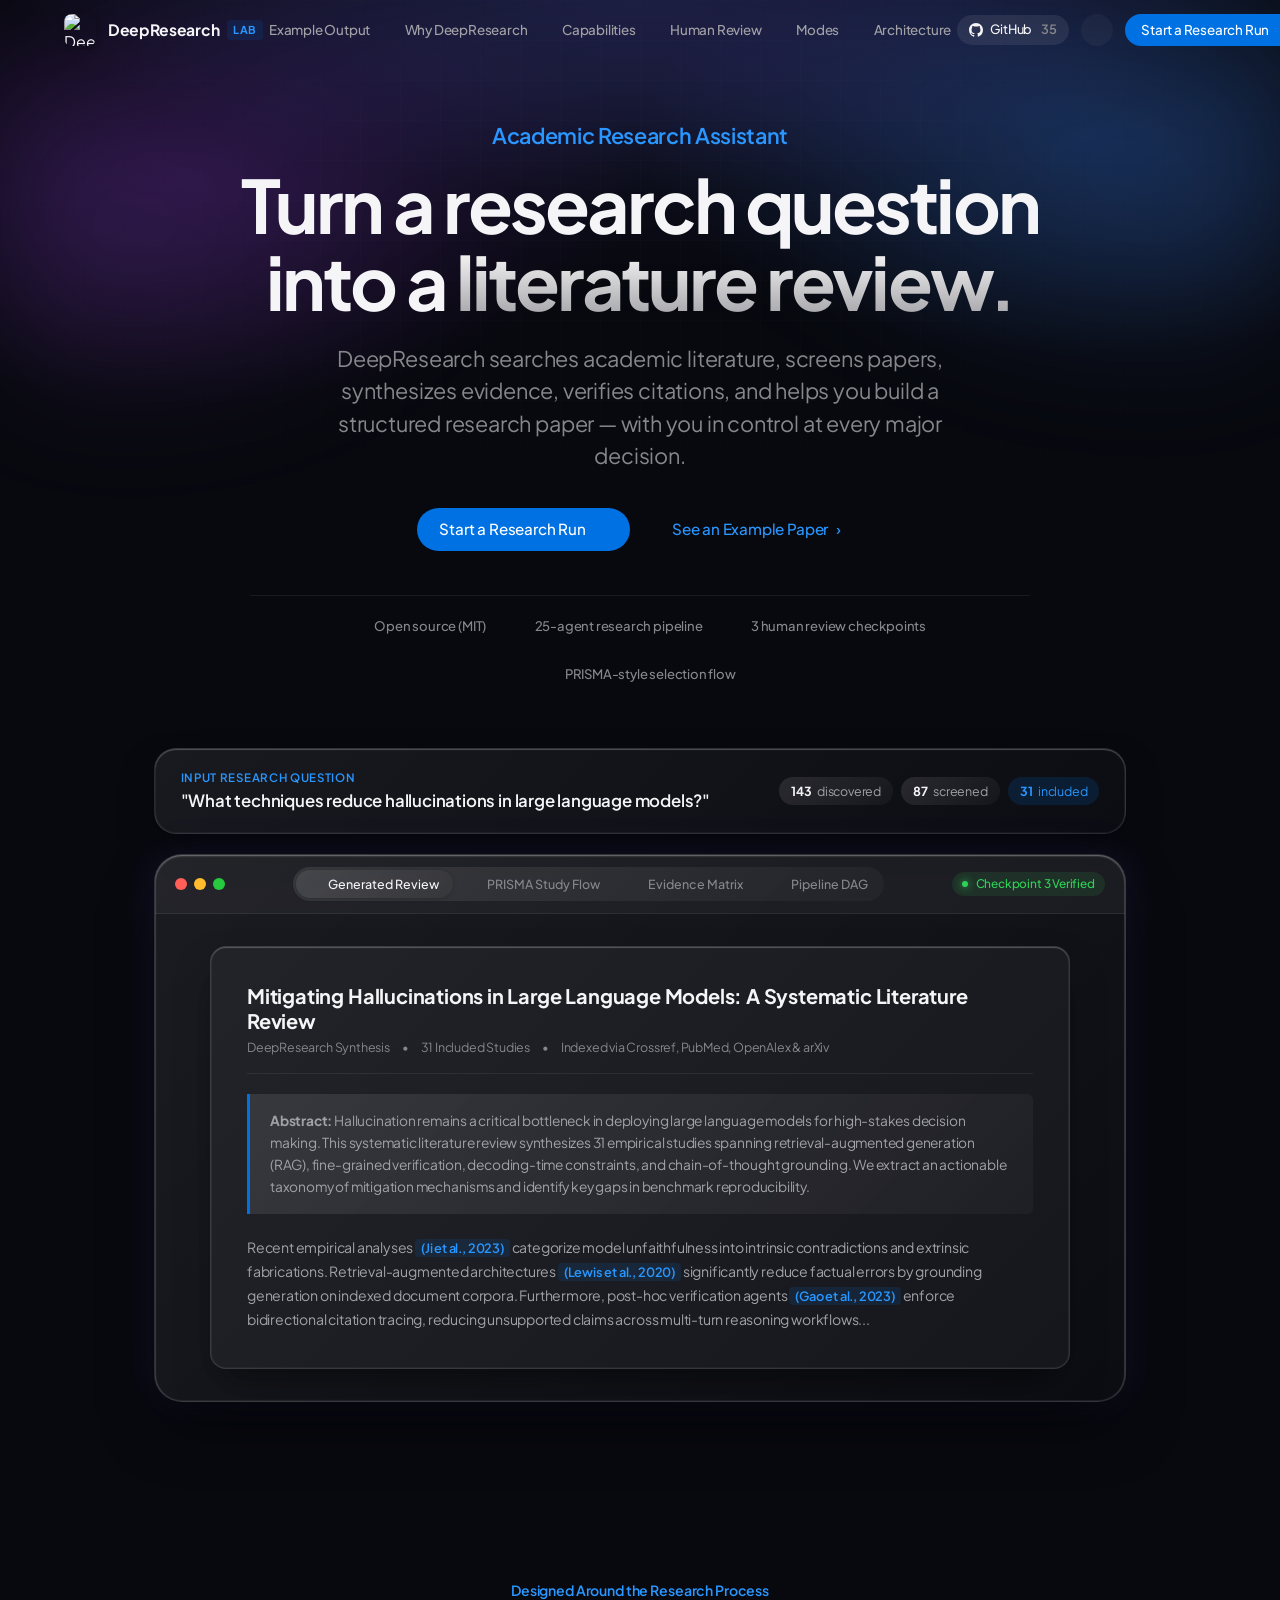
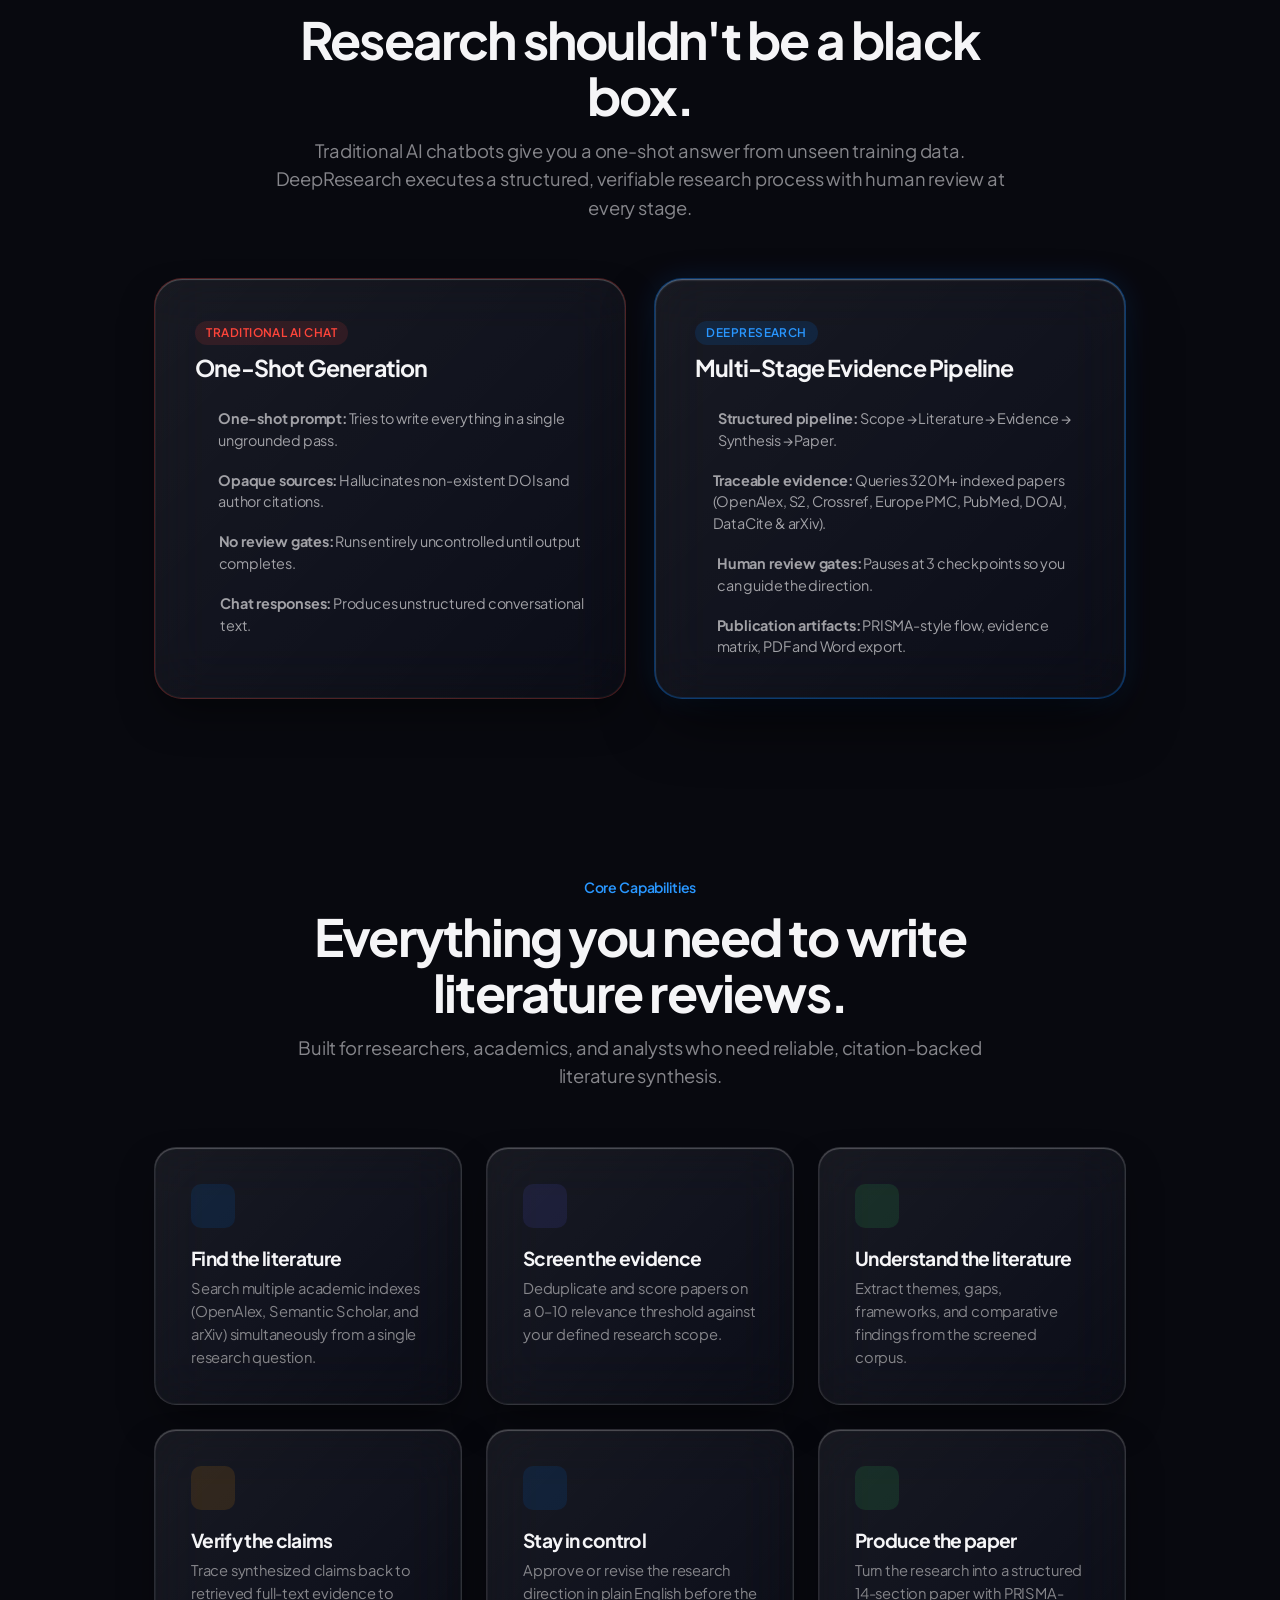
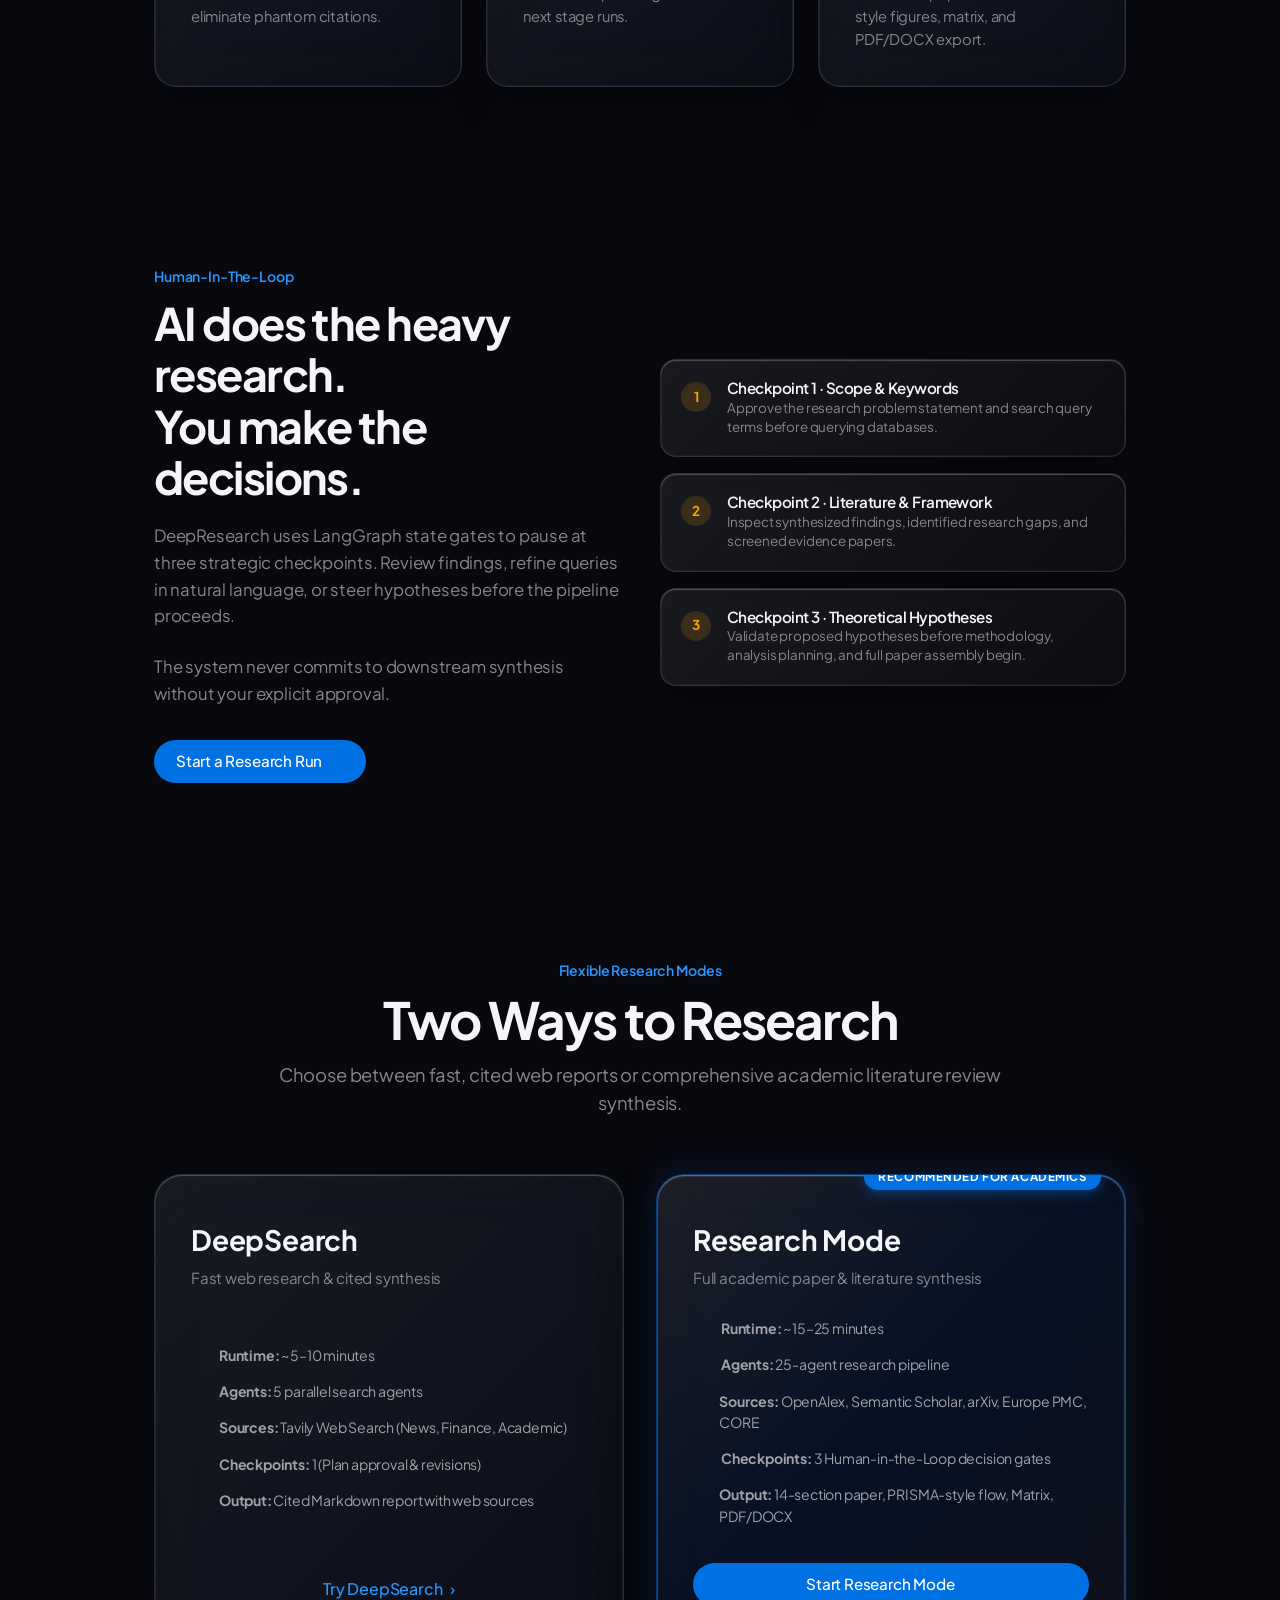
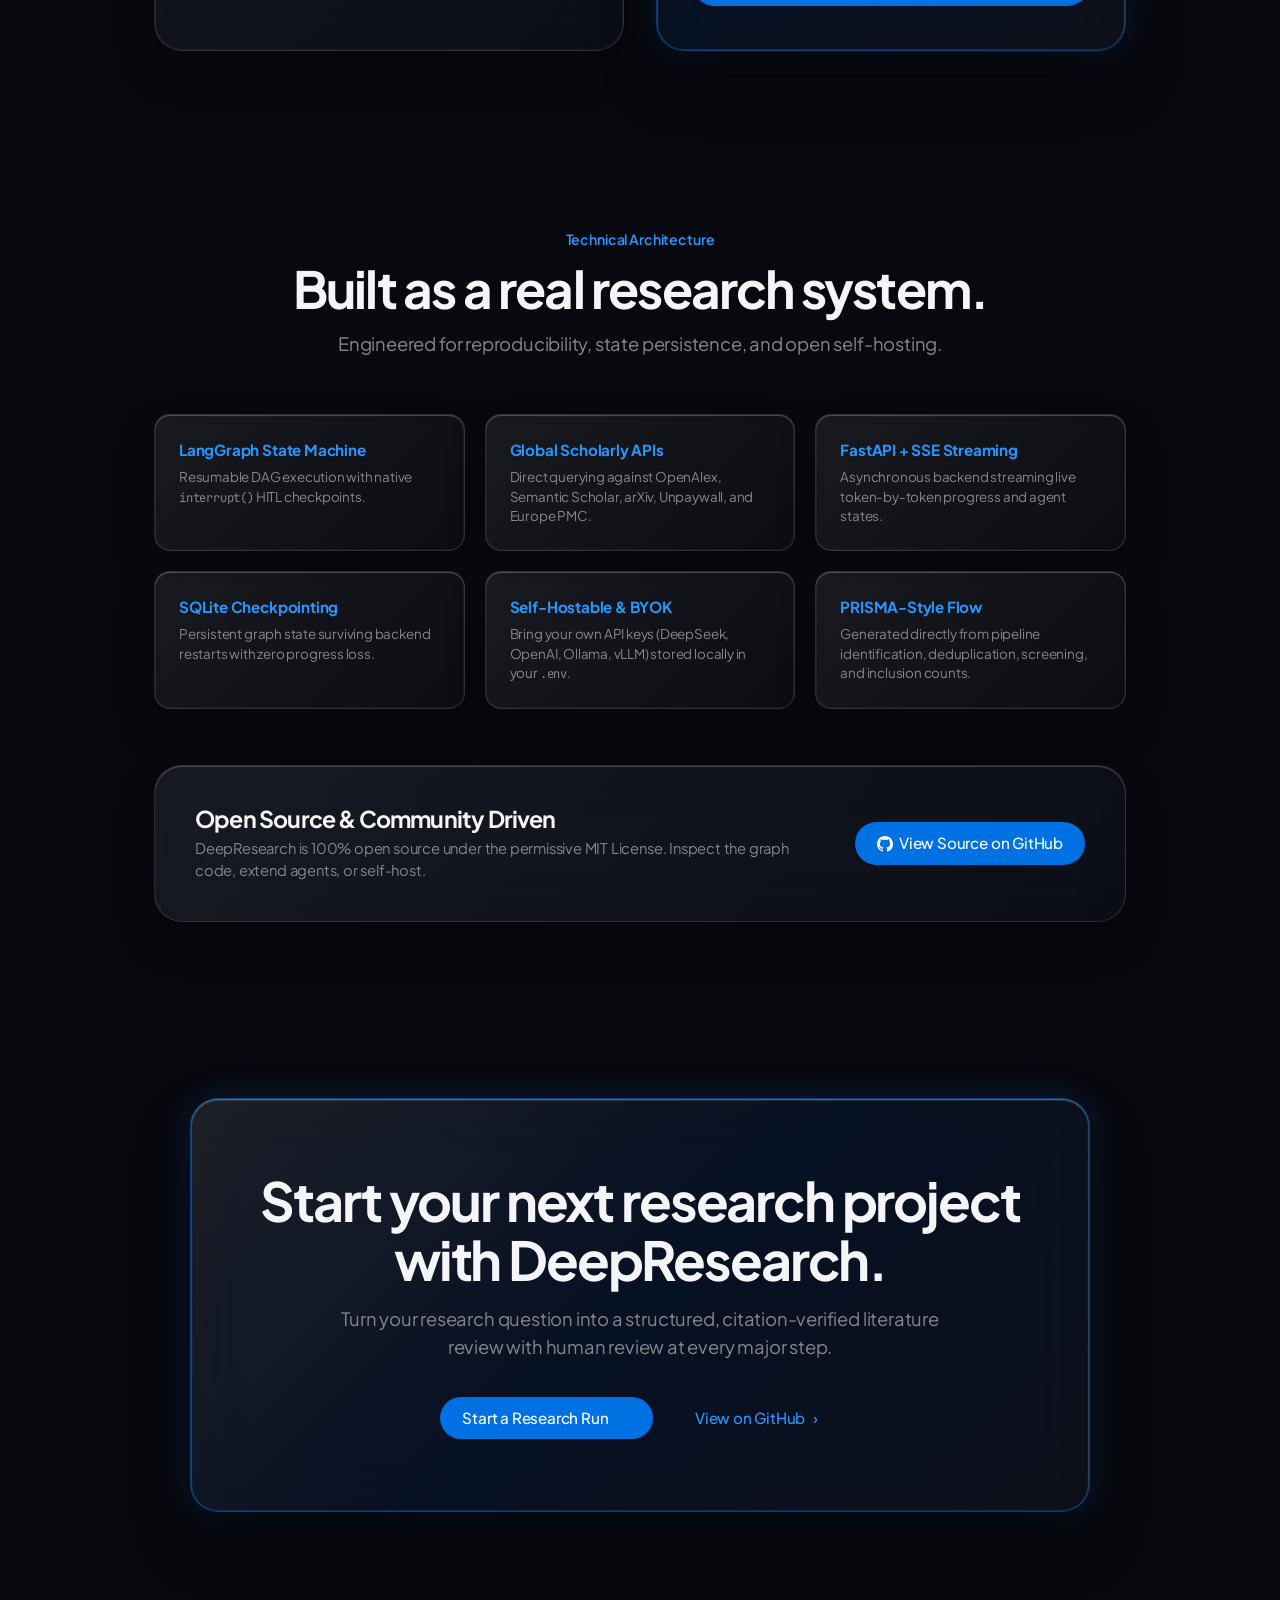
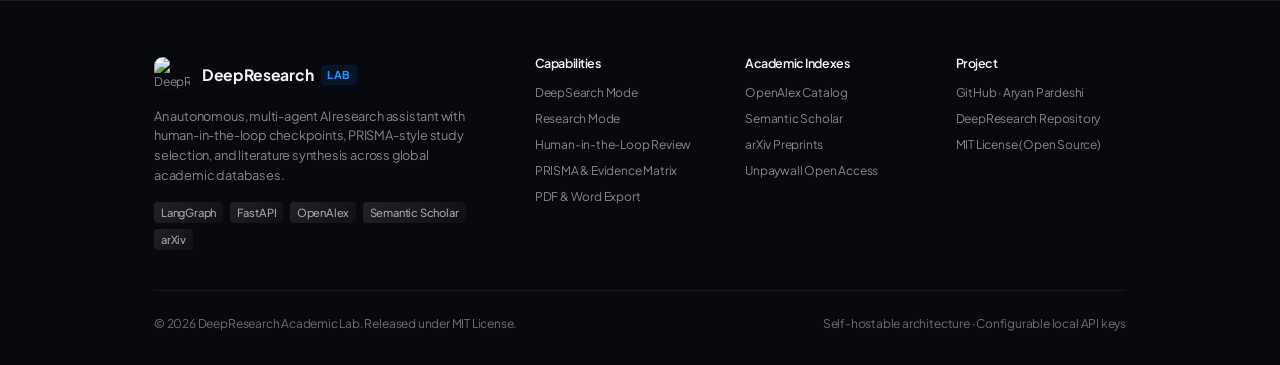
==== commit 3e70b30c: "feat(ui): overhaul mobile responsiveness, light mode styling, and navigation layout - Refactor landi" ====
--- a/frontend/index.html
+++ b/frontend/index.html
@@ -70,7 +70,7 @@
     <!-- Stylesheets & Icons -->
     <link rel="icon" type="image/png" sizes="64x64" href="/assets/favicon.png">
     <link rel="apple-touch-icon" sizes="180x180" href="/assets/apple-touch-icon.png">
-    <link rel="stylesheet" href="landing.css?v=4.1.0">
+    <link rel="stylesheet" href="landing.css?v=4.1.2">
     <script src="https://cdn.jsdelivr.net/npm/lucide/dist/umd/lucide.min.js"></script>
 </head>
 <body>
@@ -414,7 +414,7 @@
                         </div>
                         <ul class="comp-list">
                             <li><i data-lucide="check" style="width: 16px; height: 16px;"></i> <span><strong>Structured pipeline:</strong> Scope → Literature → Evidence → Synthesis → Paper.</span></li>
-                            <li><i data-lucide="check" style="width: 16px; height: 16px;"></i> <span><strong>Traceable evidence:</strong> Queries 250M+ indexed papers (OpenAlex, S2, arXiv).</span></li>
+                            <li><i data-lucide="check" style="width: 16px; height: 16px;"></i> <span><strong>Traceable evidence:</strong> Queries 320M+ indexed papers (OpenAlex, S2, Crossref, Europe PMC, PubMed, DOAJ, DataCite &amp; arXiv).</span></li>
                             <li><i data-lucide="check" style="width: 16px; height: 16px;"></i> <span><strong>Human review gates:</strong> Pauses at 3 checkpoints so you can guide the direction.</span></li>
                             <li><i data-lucide="check" style="width: 16px; height: 16px;"></i> <span><strong>Publication artifacts:</strong> PRISMA-style flow, evidence matrix, PDF and Word export.</span></li>
                         </ul>
--- a/frontend/landing.css
+++ b/frontend/landing.css
@@ -287,43 +287,40 @@
     left: 0;
     right: 0;
     height: 60px;
-    background: transparent !important;
-    border: none !important;
-    backdrop-filter: none !important;
-    -webkit-backdrop-filter: none !important;
-    box-shadow: none !important;
+    background: transparent;
     z-index: 999;
     transition: background 0.35s cubic-bezier(0.16, 1, 0.3, 1), 
                 backdrop-filter 0.35s cubic-bezier(0.16, 1, 0.3, 1),
                 -webkit-backdrop-filter 0.35s cubic-bezier(0.16, 1, 0.3, 1),
-                box-shadow 0.35s cubic-bezier(0.16, 1, 0.3, 1);
+                box-shadow 0.35s cubic-bezier(0.16, 1, 0.3, 1),
+                border-color 0.35s cubic-bezier(0.16, 1, 0.3, 1);
 }
 
 .landing-header.scrolled {
-    background: rgba(8, 9, 15, 0.72) !important;
+    background: rgba(8, 9, 15, 0.75) !important;
     backdrop-filter: blur(28px) saturate(190%) !important;
     -webkit-backdrop-filter: blur(28px) saturate(190%) !important;
-    border: none !important;
+    border-bottom: 1px solid rgba(255, 255, 255, 0.08) !important;
     box-shadow: 0 10px 30px rgba(0, 0, 0, 0.45) !important;
 }
 
 :root.light-mode .landing-header.scrolled {
-    background: rgba(248, 250, 252, 0.82) !important;
+    background: rgba(248, 250, 252, 0.85) !important;
     backdrop-filter: blur(28px) saturate(190%) !important;
     -webkit-backdrop-filter: blur(28px) saturate(190%) !important;
-    border: none !important;
+    border-bottom: 1px solid rgba(0, 0, 0, 0.06) !important;
     box-shadow: 0 10px 30px rgba(0, 0, 0, 0.08) !important;
 }
 
 .header-container {
-    display: flex;
-    align-items: center;
-    justify-content: space-between;
+    position: relative;
+    display: grid;
+    grid-template-columns: 1fr auto 1fr;
+    align-items: center;
     height: 100%;
-    max-width: 1240px;
+    max-width: 1200px;
     margin: 0 auto;
-    padding: 0 1.75rem;
-    gap: 1.5rem;
+    padding: 0 1.5rem;
 }
 
 .logo-brand {
@@ -331,8 +328,7 @@
     align-items: center;
     gap: 0.75rem;
     text-decoration: none;
-    flex-shrink: 0;
-    margin-right: 1rem;
+    justify-self: start;
 }
 
 .brand-logo-img {
@@ -381,9 +377,10 @@
 .nav-menu {
     display: flex;
     align-items: center;
-    gap: 1.6rem;
+    justify-content: center;
+    gap: 1.4rem;
     list-style: none;
-    margin-right: auto;
+    justify-self: center;
 }
 
 .nav-link {
@@ -1511,15 +1508,6 @@
    APPLE SMOOTH SCROLL REVEAL & SPECULAR LIGHTING
    ========================================================================== */
 
-.landing-header.scrolled {
-    background: rgba(18, 18, 19, 0.88);
-    box-shadow: 0 10px 30px rgba(0, 0, 0, 0.4), inset 0 -1px 0 0 rgba(255, 255, 255, 0.1);
-}
-:root.light-mode .landing-header.scrolled {
-    background: rgba(255, 255, 255, 0.88);
-    box-shadow: 0 10px 30px rgba(0, 0, 0, 0.06), inset 0 -1px 0 0 rgba(0, 0, 0, 0.08);
-}
-
 .apple-scroll-reveal {
     opacity: 0;
     transform: translateY(28px) scale(0.985);
@@ -1581,6 +1569,7 @@
 }
 
 @media (max-width: 960px) {
+    .header-container { display: flex; justify-content: space-between; }
     .nav-menu { display: none; }
     .mobile-nav-toggle { display: inline-flex; }
     .footer-grid { grid-template-columns: 1fr 1fr; }
@@ -1588,11 +1577,47 @@
 }
 
 @media (max-width: 640px) {
-    .section { padding: 4rem 0; }
-    .hero-section { padding-top: 90px; }
-    .footer-grid { grid-template-columns: 1fr; }
-    .github-open-source-banner { flex-direction: column; }
-    .hero-trust-bar { gap: 0.75rem; }
-    .inspector-header-bar { flex-direction: column; align-items: stretch; }
-    .inspector-tabs { overflow-x: auto; width: 100%; }
-}
+    .section { padding: 2.75rem 0; }
+    .hero-section { padding-top: 75px; padding-bottom: 2.5rem; }
+    .hero-title { font-size: 1.95rem; line-height: 1.15; letter-spacing: -0.03em; margin-bottom: 0.65rem; }
+    .hero-subtitle { font-size: 0.92rem; line-height: 1.45; margin-bottom: 1.25rem; }
+    .hero-cta-group { flex-direction: column; width: 100%; gap: 0.5rem; }
+    .hero-cta-group .btn-primary, .hero-cta-group .btn-secondary { width: 100%; justify-content: center; }
+    .hero-trust-bar { gap: 0.5rem; font-size: 0.75rem; }
+    
+    /* Sleek Mockup Preview on Mobile (No text overload) */
+    .inspector-window { border-radius: 12px; }
+    .inspector-header-bar { flex-direction: column; align-items: stretch; padding: 0.5rem 0.75rem; gap: 0.35rem; }
+    .inspector-tabs { overflow-x: auto; width: 100%; scrollbar-width: none; gap: 0.25rem; }
+    .inspector-tabs::-webkit-scrollbar { display: none; }
+    .inspector-tab-btn { font-size: 0.72rem; padding: 3px 8px; white-space: nowrap; }
+    .inspector-status-badge { font-size: 0.68rem; padding: 2px 6px; align-self: flex-start; }
+    
+    .paper-mockup-sheet { padding: 0.85rem 0.75rem; }
+    .paper-mock-title { font-size: 1.05rem; line-height: 1.3; margin-bottom: 0.35rem; }
+    .paper-mock-meta { font-size: 0.7rem; line-height: 1.35; margin-bottom: 0.5rem; }
+    .paper-mock-abstract { font-size: 0.75rem; line-height: 1.4; padding: 0.45rem 0.6rem; margin-bottom: 0.35rem; }
+    .paper-mock-body { display: none; /* Hide heavy body prose on mobile */ }
+    
+    /* Clean Mobile Section Headers & Cards */
+    .section-header { margin-bottom: 1.5rem; }
+    .section-title { font-size: 1.6rem; line-height: 1.2; margin-bottom: 0.4rem; }
+    .section-desc { font-size: 0.9rem; line-height: 1.45; }
+    .section-eyebrow, .section-tag { font-size: 0.75rem; margin-bottom: 0.3rem; }
+    
+    .comparison-grid { grid-template-columns: 1fr; gap: 1rem; }
+    .comparison-card { padding: 1.1rem 0.85rem; border-radius: 12px; }
+    .comp-title { font-size: 1.05rem; }
+    .comp-list li { font-size: 0.8rem; line-height: 1.35; }
+    
+    .capabilities-grid { grid-template-columns: 1fr; gap: 0.75rem; }
+    .capability-card { padding: 1rem 0.85rem; border-radius: 12px; }
+    .cap-title { font-size: 0.98rem; }
+    .cap-desc { font-size: 0.8rem; line-height: 1.4; }
+    
+    .hitl-steps-grid { grid-template-columns: 1fr; gap: 0.75rem; }
+    .hitl-step-card { padding: 1rem 0.85rem; border-radius: 12px; }
+    
+    .footer-grid { grid-template-columns: 1fr; gap: 1.5rem; }
+    .github-open-source-banner { flex-direction: column; text-align: center; gap: 0.75rem; padding: 1.25rem 1rem; }
+}
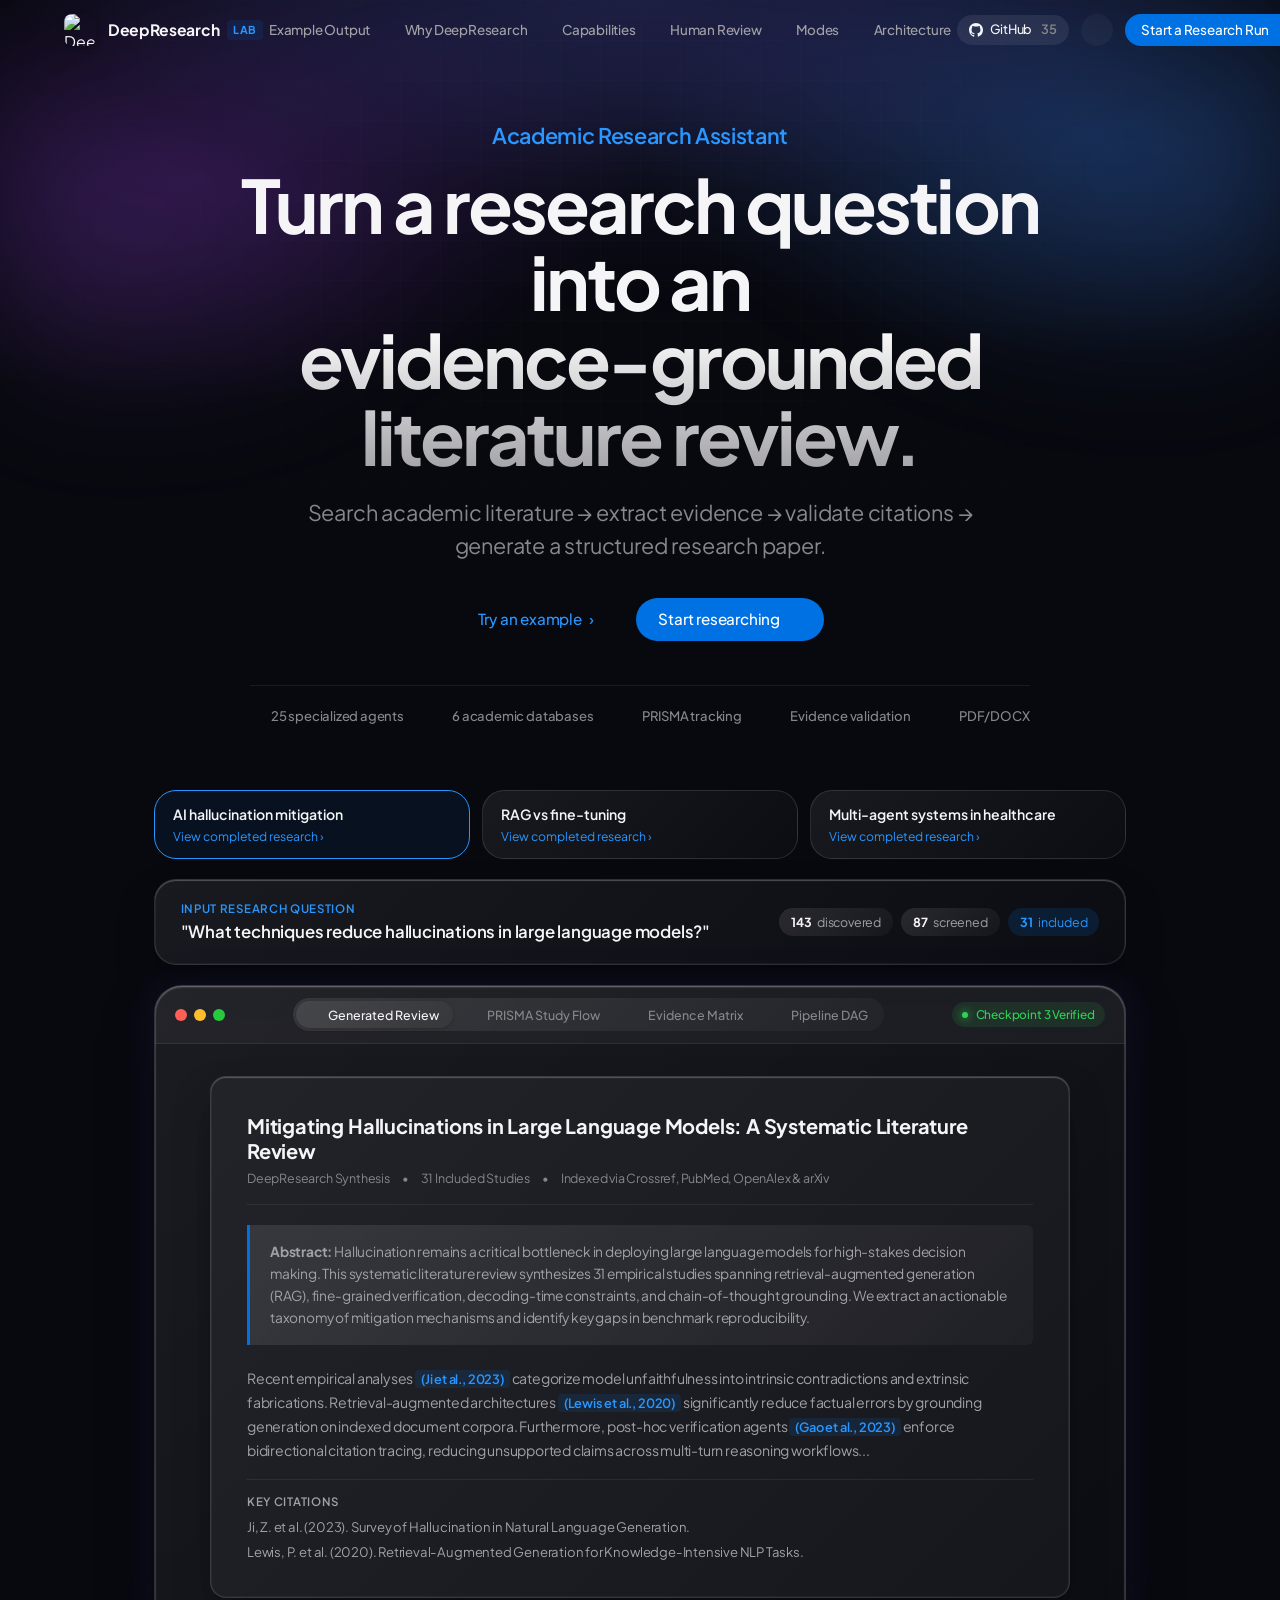
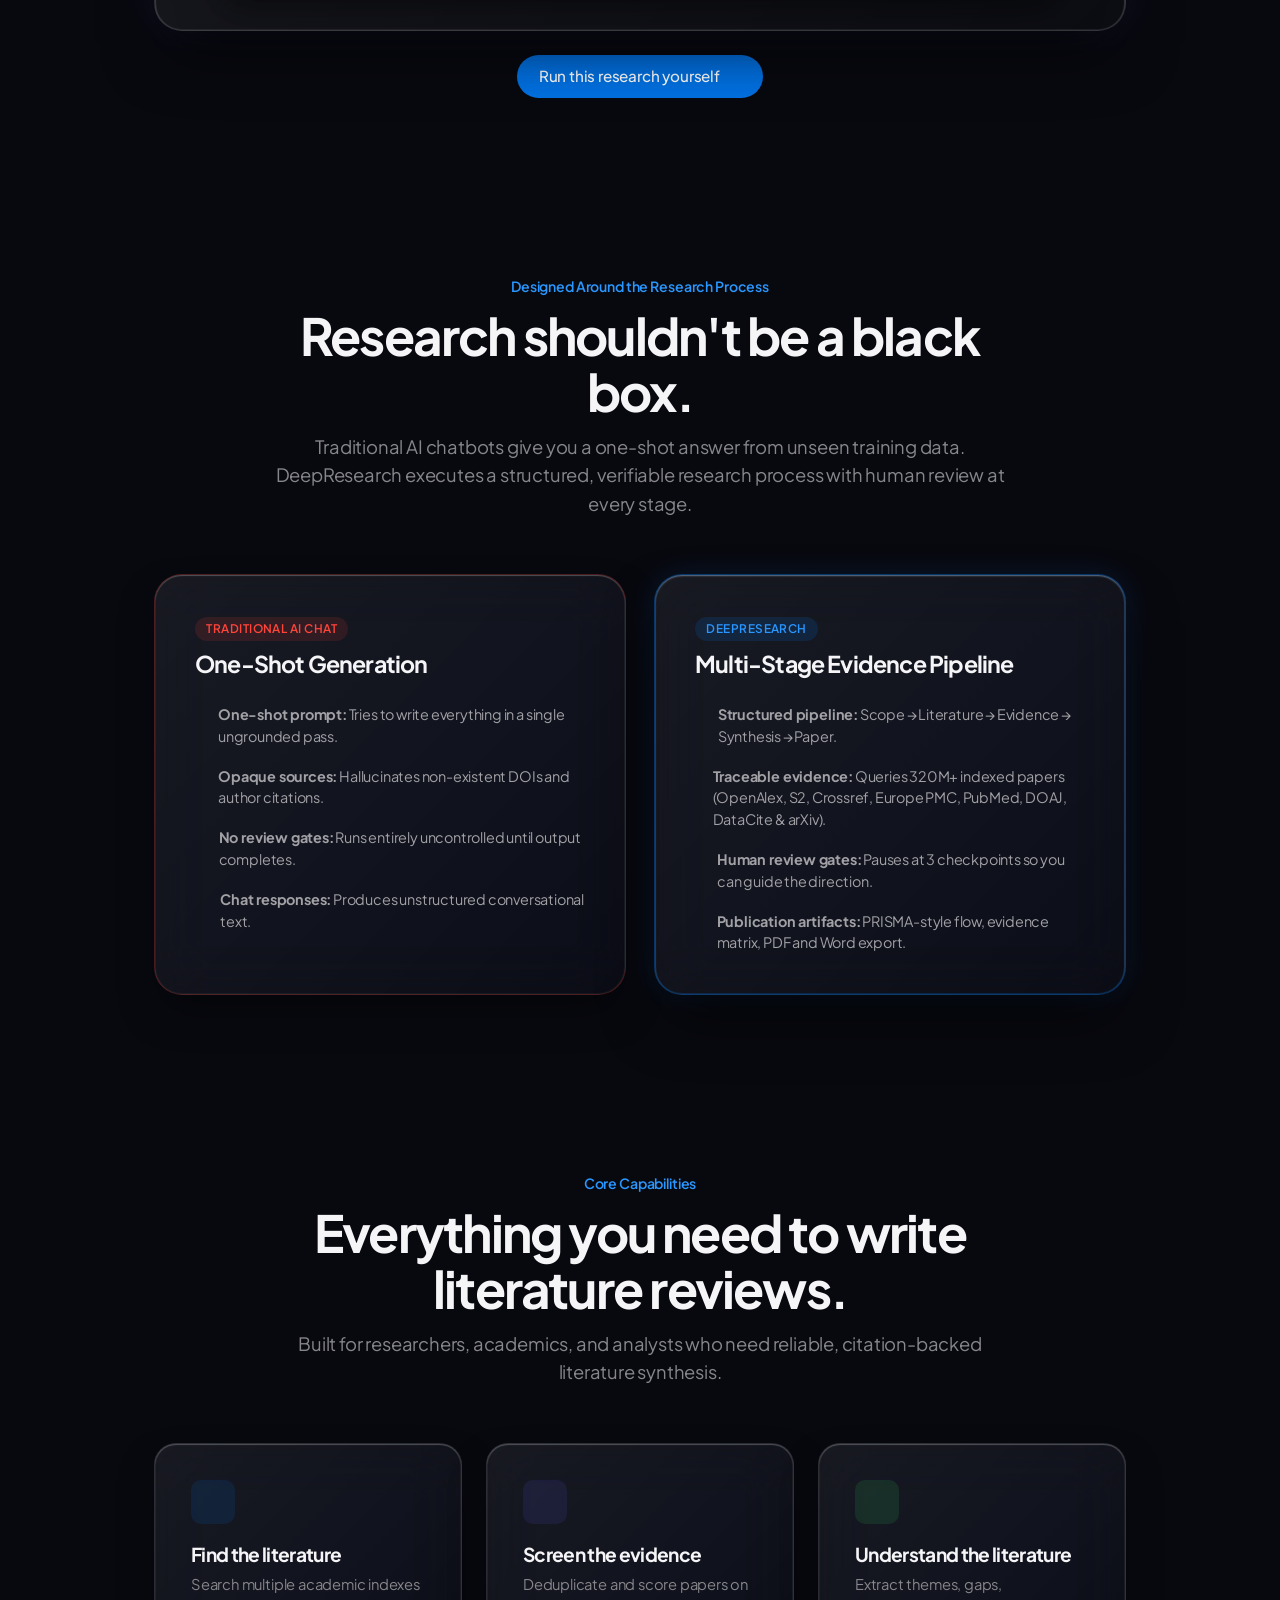
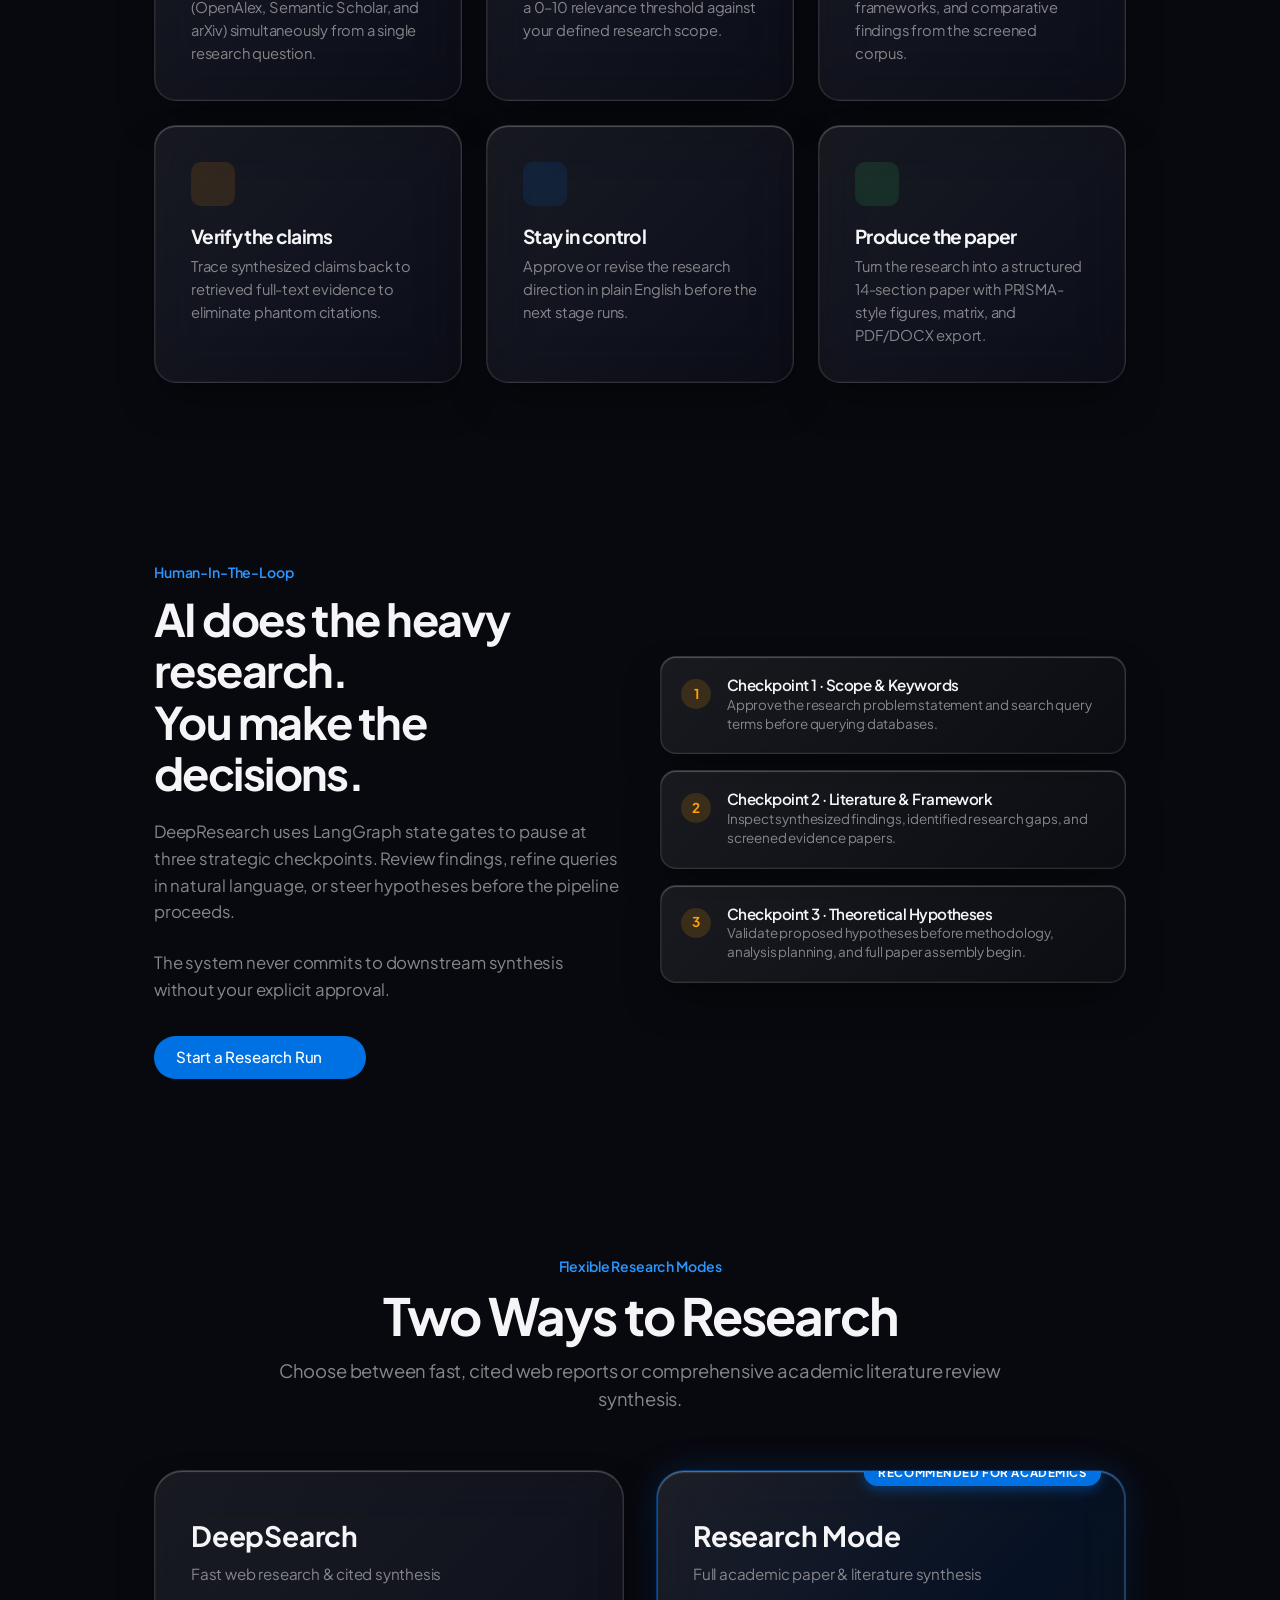
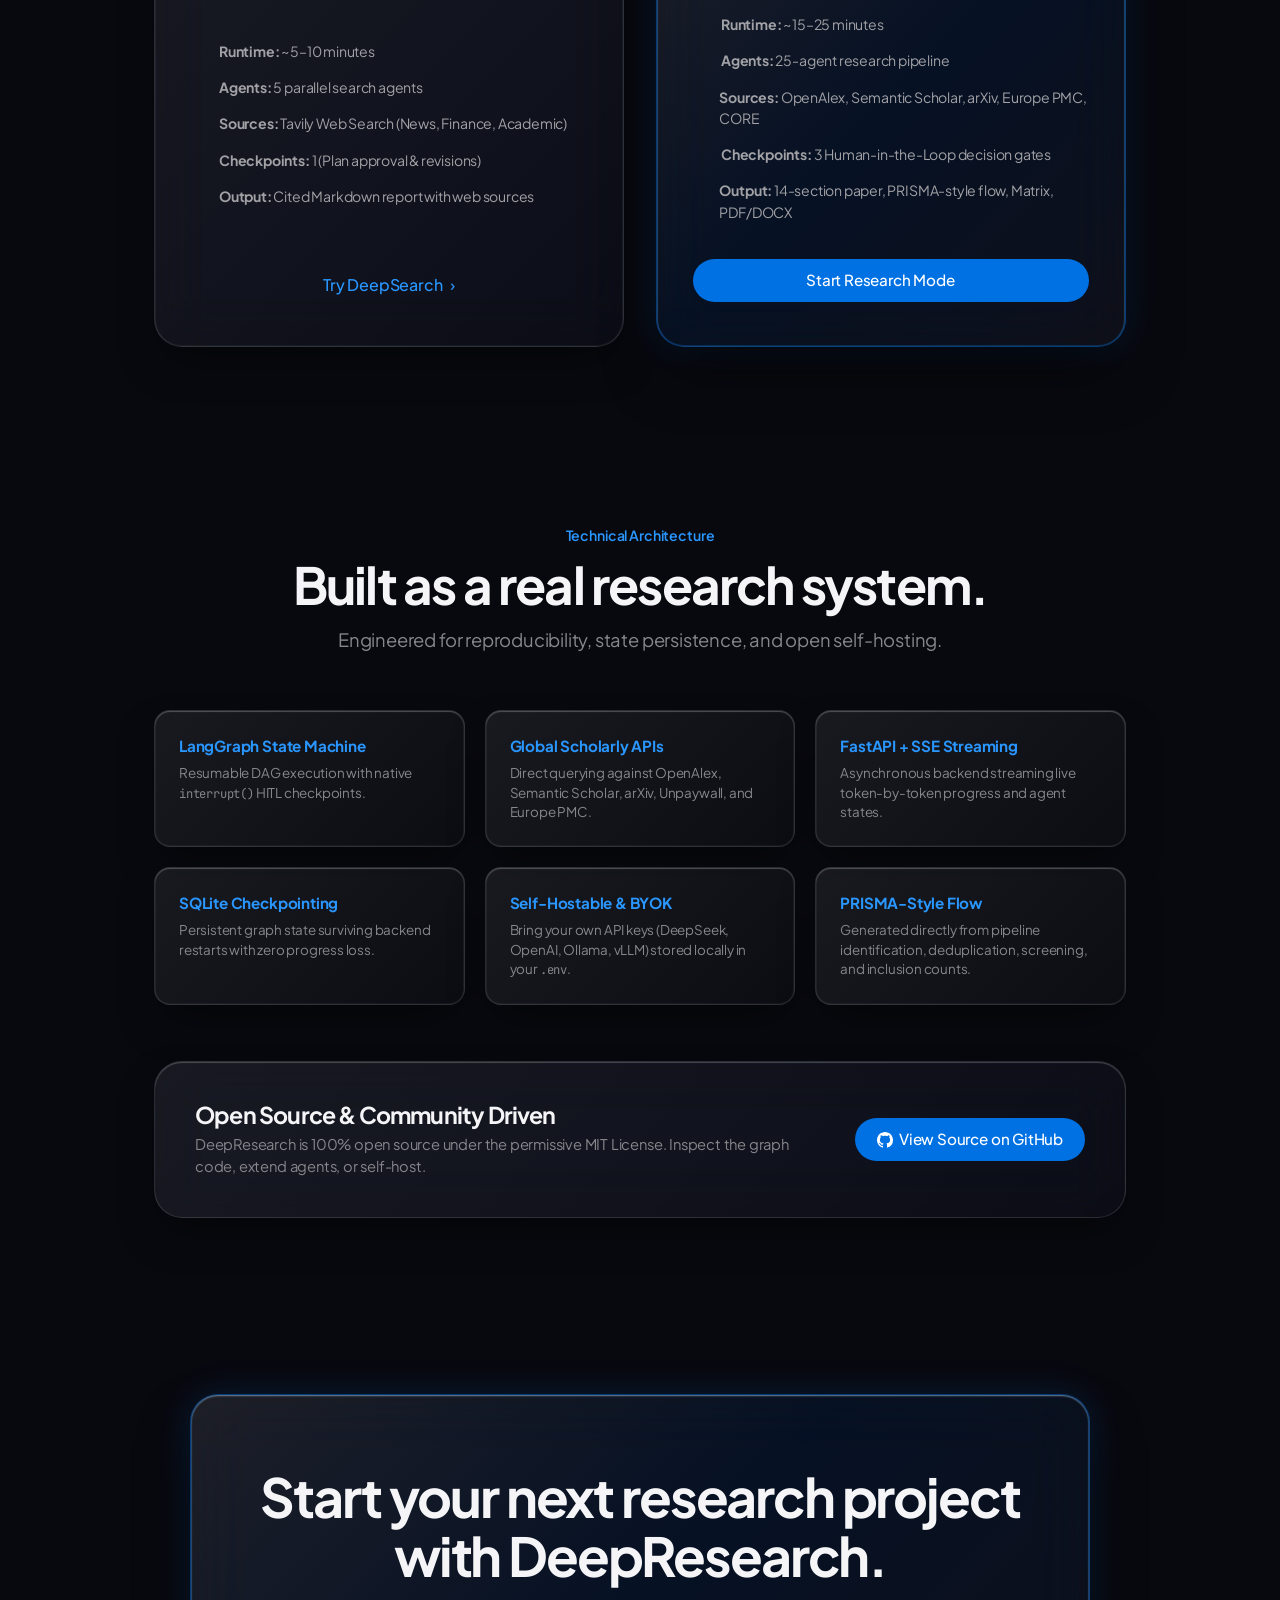
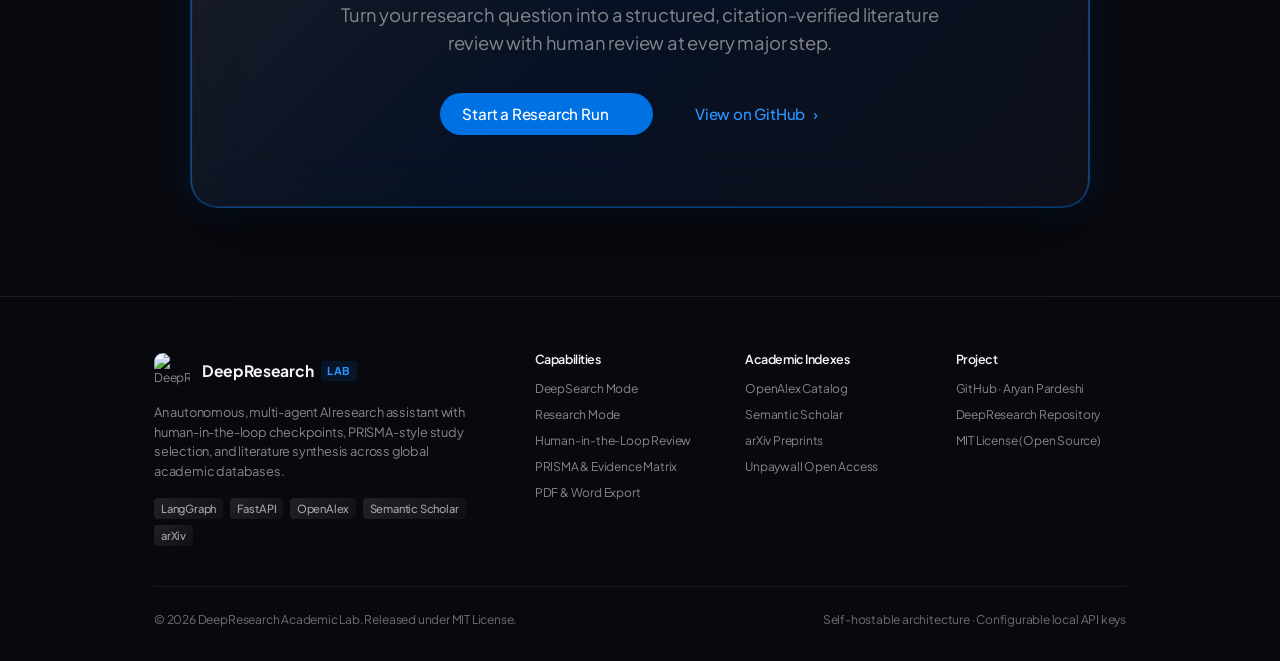
==== commit 1f4f84f6: "feat(landing): rewrite hero copy and add example gallery markup" ====
--- a/frontend/index.html
+++ b/frontend/index.html
@@ -130,40 +130,44 @@
                     <p class="hero-eyebrow">Academic Research Assistant</p>
 
                     <h1 class="hero-title">
-                        Turn a research question into a <span class="text-gradient">literature review.</span>
+                        Turn a research question into an <span class="text-gradient">evidence-grounded literature review.</span>
                     </h1>
 
                     <p class="hero-subtitle">
-                        DeepResearch searches academic literature, screens papers, synthesizes evidence, verifies citations, and helps you build a structured research paper — with you in control at every major decision.
+                        Search academic literature <span aria-hidden="true">→</span> extract evidence <span aria-hidden="true">→</span> validate citations <span aria-hidden="true">→</span> generate a structured research paper.
                     </p>
 
                     <div class="hero-btn-group">
+                        <a href="#example-paper" class="btn-secondary btn-lg">
+                            <span>Try an example</span>
+                            <span style="margin-left: 2px;">›</span>
+                        </a>
                         <a href="/app" class="btn-primary btn-lg">
-                            <span>Start a Research Run</span>
+                            <span>Start researching</span>
                             <i data-lucide="arrow-right" style="width: 16px; height: 16px;"></i>
-                        </a>
-                        <a href="#example-paper" class="btn-secondary btn-lg">
-                            <span>See an Example Paper</span>
-                            <span style="margin-left: 2px;">›</span>
                         </a>
                     </div>
 
                     <div class="hero-trust-bar">
                         <div class="trust-item">
                             <i data-lucide="check" style="width: 14px; height: 14px;"></i>
-                            <span>Open source (MIT)</span>
+                            <span>25 specialized agents</span>
                         </div>
                         <div class="trust-item">
                             <i data-lucide="check" style="width: 14px; height: 14px;"></i>
-                            <span>25-agent research pipeline</span>
+                            <span>6 academic databases</span>
                         </div>
                         <div class="trust-item">
                             <i data-lucide="check" style="width: 14px; height: 14px;"></i>
-                            <span>3 human review checkpoints</span>
+                            <span>PRISMA tracking</span>
                         </div>
                         <div class="trust-item">
                             <i data-lucide="check" style="width: 14px; height: 14px;"></i>
-                            <span>PRISMA-style selection flow</span>
+                            <span>Evidence validation</span>
+                        </div>
+                        <div class="trust-item">
+                            <i data-lucide="check" style="width: 14px; height: 14px;"></i>
+                            <span>PDF/DOCX</span>
                         </div>
                     </div>
                 </div>
@@ -172,15 +176,30 @@
                      2. REAL EXAMPLE OUTPUT (MACOS STUDIO WINDOW)
                      ========================================================================== -->
                 <div class="hero-visual-wrapper apple-scroll-reveal delay-1" id="example-paper">
+                    <div class="example-select-row" role="tablist" aria-label="Example research runs">
+                        <button class="example-select-card active" data-example-id="hallucination" role="tab" aria-selected="true">
+                            <span class="example-select-title">AI hallucination mitigation</span>
+                            <span class="example-select-link">View completed research <span aria-hidden="true">›</span></span>
+                        </button>
+                        <button class="example-select-card" data-example-id="rag-vs-finetuning" role="tab" aria-selected="false">
+                            <span class="example-select-title">RAG vs fine-tuning</span>
+                            <span class="example-select-link">View completed research <span aria-hidden="true">›</span></span>
+                        </button>
+                        <button class="example-select-card" data-example-id="multi-agent-healthcare" role="tab" aria-selected="false">
+                            <span class="example-select-title">Multi-agent systems in healthcare</span>
+                            <span class="example-select-link">View completed research <span aria-hidden="true">›</span></span>
+                        </button>
+                    </div>
+
                     <div class="example-banner-header card-specular-glow">
                         <div class="example-question-box">
                             <span class="example-label">Input Research Question</span>
-                            <p class="example-question-text">"What techniques reduce hallucinations in large language models?"</p>
+                            <p class="example-question-text" id="example-question-text">"What techniques reduce hallucinations in large language models?"</p>
                         </div>
                         <div class="example-metrics-row">
-                            <div class="metric-chip"><strong class="metric-num">143</strong> discovered</div>
-                            <div class="metric-chip"><strong class="metric-num">87</strong> screened</div>
-                            <div class="metric-chip highlight"><strong class="metric-num">31</strong> included</div>
+                            <div class="metric-chip"><strong class="metric-num" id="metric-discovered">143</strong> discovered</div>
+                            <div class="metric-chip"><strong class="metric-num" id="metric-screened">87</strong> screened</div>
+                            <div class="metric-chip highlight"><strong class="metric-num" id="metric-included">31</strong> included</div>
                         </div>
                     </div>
 
@@ -223,25 +242,32 @@
                                 <div class="paper-mockup-sheet">
                                     <div class="paper-header-actions">
                                         <div>
-                                            <div class="paper-mock-title">Mitigating Hallucinations in Large Language Models: A Systematic Literature Review</div>
-                                            <div class="paper-mock-meta">
+                                            <div class="paper-mock-title" id="paper-mock-title">Mitigating Hallucinations in Large Language Models: A Systematic Literature Review</div>
+                                            <div class="paper-mock-meta" id="paper-mock-meta">
                                                 <span>DeepResearch Synthesis</span> • <span>31 Included Studies</span> • <span>Indexed via Crossref, PubMed, OpenAlex &amp; arXiv</span>
                                             </div>
                                         </div>
                                     </div>
 
-                                    <div class="paper-mock-abstract">
-                                        <strong>Abstract:</strong> Hallucination remains a critical bottleneck in deploying large language models for high-stakes decision making. This systematic literature review synthesizes 31 empirical studies spanning retrieval-augmented generation (RAG), fine-grained verification, decoding-time constraints, and chain-of-thought grounding. We extract an actionable taxonomy of mitigation mechanisms and identify key gaps in benchmark reproducibility.
+                                    <div class="paper-mock-abstract" id="paper-mock-abstract">
+                                        <strong>Abstract:</strong> <span id="paper-mock-abstract-text">Hallucination remains a critical bottleneck in deploying large language models for high-stakes decision making. This systematic literature review synthesizes 31 empirical studies spanning retrieval-augmented generation (RAG), fine-grained verification, decoding-time constraints, and chain-of-thought grounding. We extract an actionable taxonomy of mitigation mechanisms and identify key gaps in benchmark reproducibility.</span>
                                     </div>
                                     <div class="paper-mock-body">
-                                        <p>Recent empirical analyses <span class="citation-pill">(Ji et al., 2023)</span> categorize model unfaithfulness into intrinsic contradictions and extrinsic fabrications. Retrieval-augmented architectures <span class="citation-pill">(Lewis et al., 2020)</span> significantly reduce factual errors by grounding generation on indexed document corpora. Furthermore, post-hoc verification agents <span class="citation-pill">(Gao et al., 2023)</span> enforce bidirectional citation tracing, reducing unsupported claims across multi-turn reasoning workflows...</p>
+                                        <p id="paper-mock-body-text">Recent empirical analyses <span class="citation-pill">(Ji et al., 2023)</span> categorize model unfaithfulness into intrinsic contradictions and extrinsic fabrications. Retrieval-augmented architectures <span class="citation-pill">(Lewis et al., 2020)</span> significantly reduce factual errors by grounding generation on indexed document corpora. Furthermore, post-hoc verification agents <span class="citation-pill">(Gao et al., 2023)</span> enforce bidirectional citation tracing, reducing unsupported claims across multi-turn reasoning workflows...</p>
+                                    </div>
+                                    <div class="paper-mock-citations">
+                                        <div class="paper-mock-citations-label">Key Citations</div>
+                                        <ul id="paper-mock-citations-list">
+                                            <li>Ji, Z. et al. (2023). Survey of Hallucination in Natural Language Generation.</li>
+                                            <li>Lewis, P. et al. (2020). Retrieval-Augmented Generation for Knowledge-Intensive NLP Tasks.</li>
+                                        </ul>
                                     </div>
                                 </div>
                             </div>
 
                             <!-- Tab 2: PRISMA Diagram -->
                             <div class="tab-pane" id="tab-pane-prisma">
-                                <div class="prisma-diagram-preview">
+                                <div class="prisma-diagram-preview" id="prisma-diagram-preview">
                                     <div class="prisma-step-row">
                                         <div class="prisma-box">
                                             <div class="prisma-box-title">1. Identification</div>
@@ -289,7 +315,7 @@
                                                 <th>Evidence Level</th>
                                             </tr>
                                         </thead>
-                                        <tbody>
+                                        <tbody id="evidence-table-body">
                                             <tr>
                                                 <td><strong>Ji et al. (2023)</strong></td>
                                                 <td>Taxonomy &amp; Evaluation</td>
@@ -372,6 +398,13 @@
                             </div>
                         </div>
                     </div>
+
+                    <div class="run-example-cta">
+                        <a href="/app?mode=researchmode&q=What%20techniques%20mitigate%20hallucinations%20in%20large%20language%20models%3F" class="btn-primary btn-lg" id="run-example-btn">
+                            <span>Run this research yourself</span>
+                            <i data-lucide="arrow-right" style="width: 15px; height: 15px;"></i>
+                        </a>
+                    </div>
                 </div>
 
             </div>
--- a/frontend/landing.css
+++ b/frontend/landing.css
@@ -673,6 +673,87 @@
 }
 .metric-chip.highlight .metric-num {
     color: var(--apple-link-blue);
+}
+
+/* ==========================================================================
+   2b. EXAMPLE SELECTOR CARDS
+   ========================================================================== */
+.example-select-row {
+    display: grid;
+    grid-template-columns: repeat(3, 1fr);
+    gap: 0.75rem;
+    margin-bottom: 1.25rem;
+}
+
+.example-select-card {
+    display: flex;
+    flex-direction: column;
+    gap: 0.35rem;
+    align-items: flex-start;
+    text-align: left;
+    padding: 0.85rem 1.1rem;
+    background: var(--apple-surface-card);
+    border: 1px solid var(--apple-hairline);
+    border-radius: var(--radius-lg);
+    cursor: pointer;
+    font-family: inherit;
+    transition: border-color 0.2s ease, background 0.2s ease;
+}
+
+.example-select-card:hover {
+    border-color: var(--apple-link-blue);
+}
+
+.example-select-card.active {
+    border-color: var(--apple-link-blue);
+    background: rgba(0, 113, 227, 0.08);
+}
+
+.example-select-title {
+    font-size: 0.88rem;
+    font-weight: 600;
+    color: var(--text-primary);
+}
+
+.example-select-link {
+    font-size: 0.76rem;
+    color: var(--apple-link-blue);
+}
+
+.paper-mock-citations {
+    margin-top: 1rem;
+    padding-top: 0.85rem;
+    border-top: 1px solid var(--apple-hairline-subtle);
+}
+
+.paper-mock-citations-label {
+    font-size: 0.72rem;
+    font-weight: 600;
+    text-transform: uppercase;
+    letter-spacing: 0.06em;
+    color: var(--text-secondary);
+    margin-bottom: 0.4rem;
+}
+
+.paper-mock-citations ul {
+    list-style: none;
+    display: flex;
+    flex-direction: column;
+    gap: 0.3rem;
+    font-size: 0.82rem;
+    color: var(--text-secondary);
+}
+
+.run-example-cta {
+    display: flex;
+    justify-content: center;
+    margin-top: 1.5rem;
+}
+
+@media (max-width: 768px) {
+    .example-select-row {
+        grid-template-columns: 1fr;
+    }
 }
 
 /* macOS Studio Window */
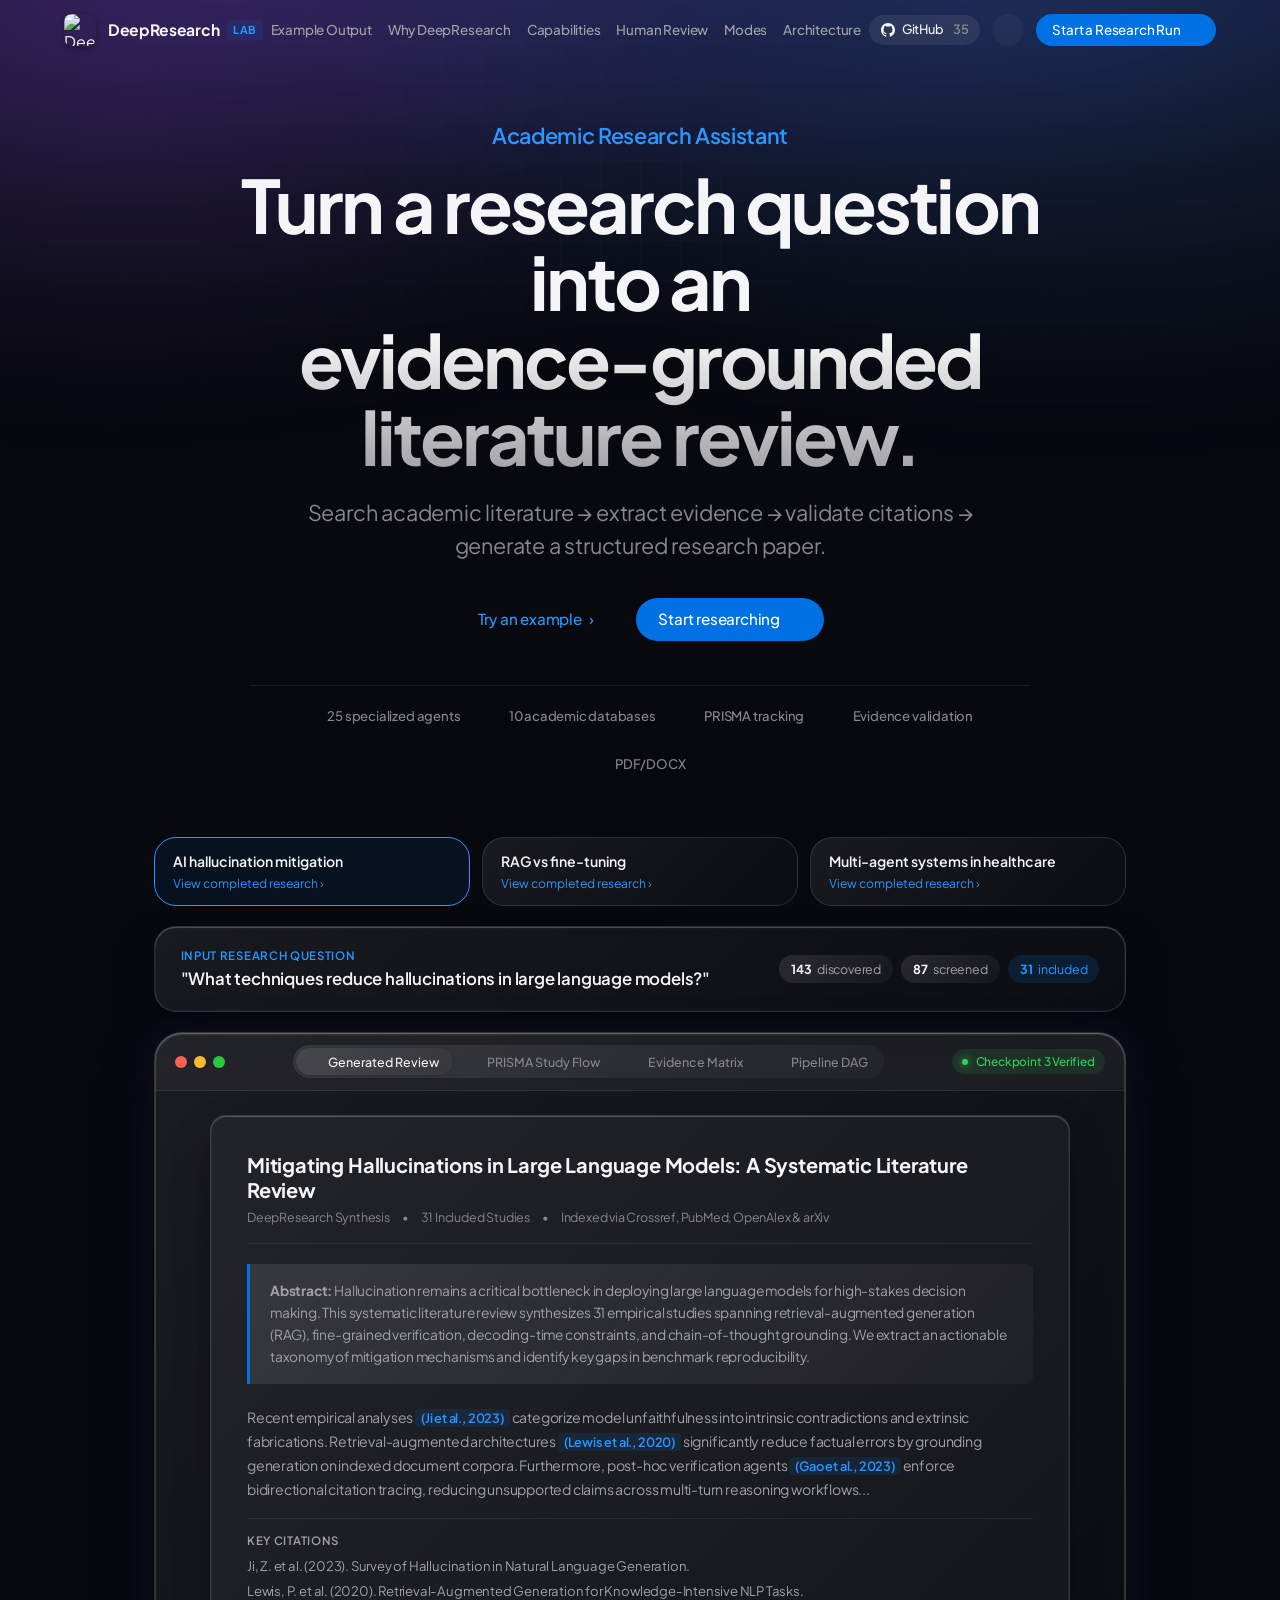
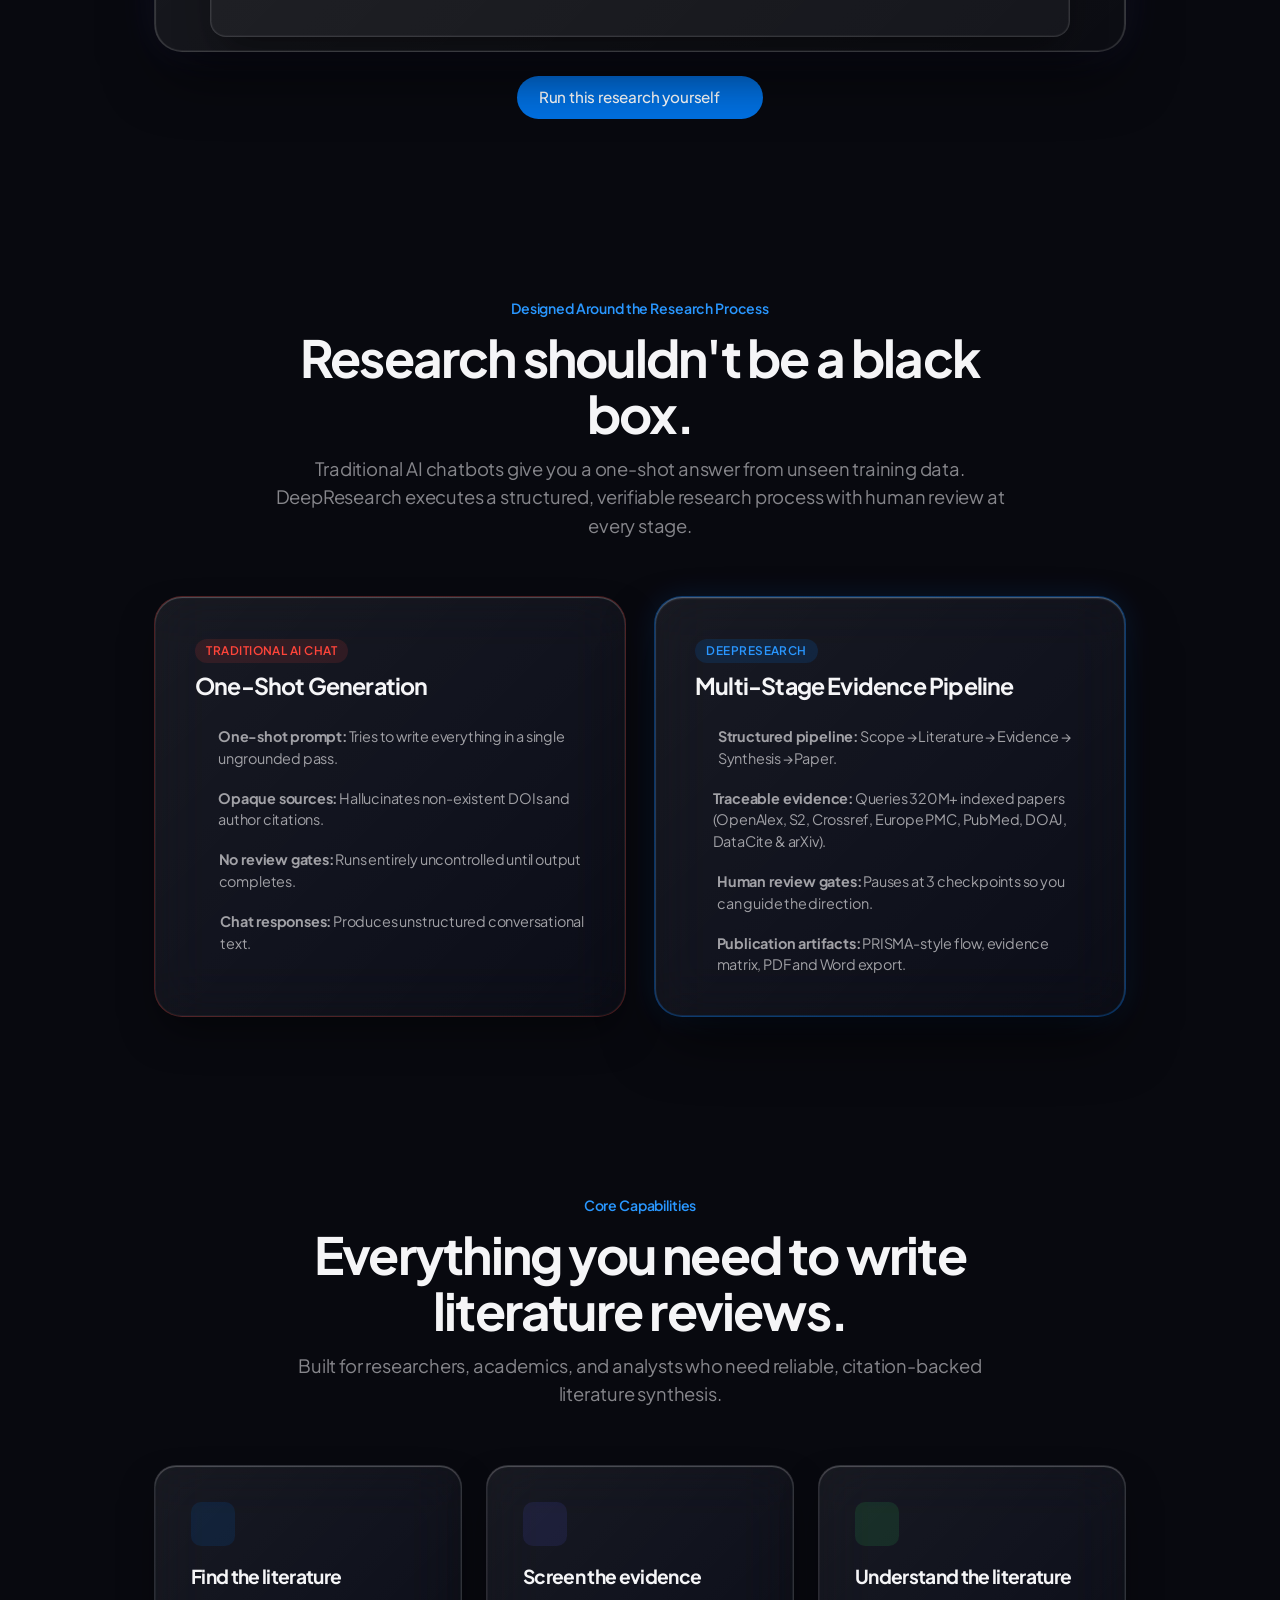
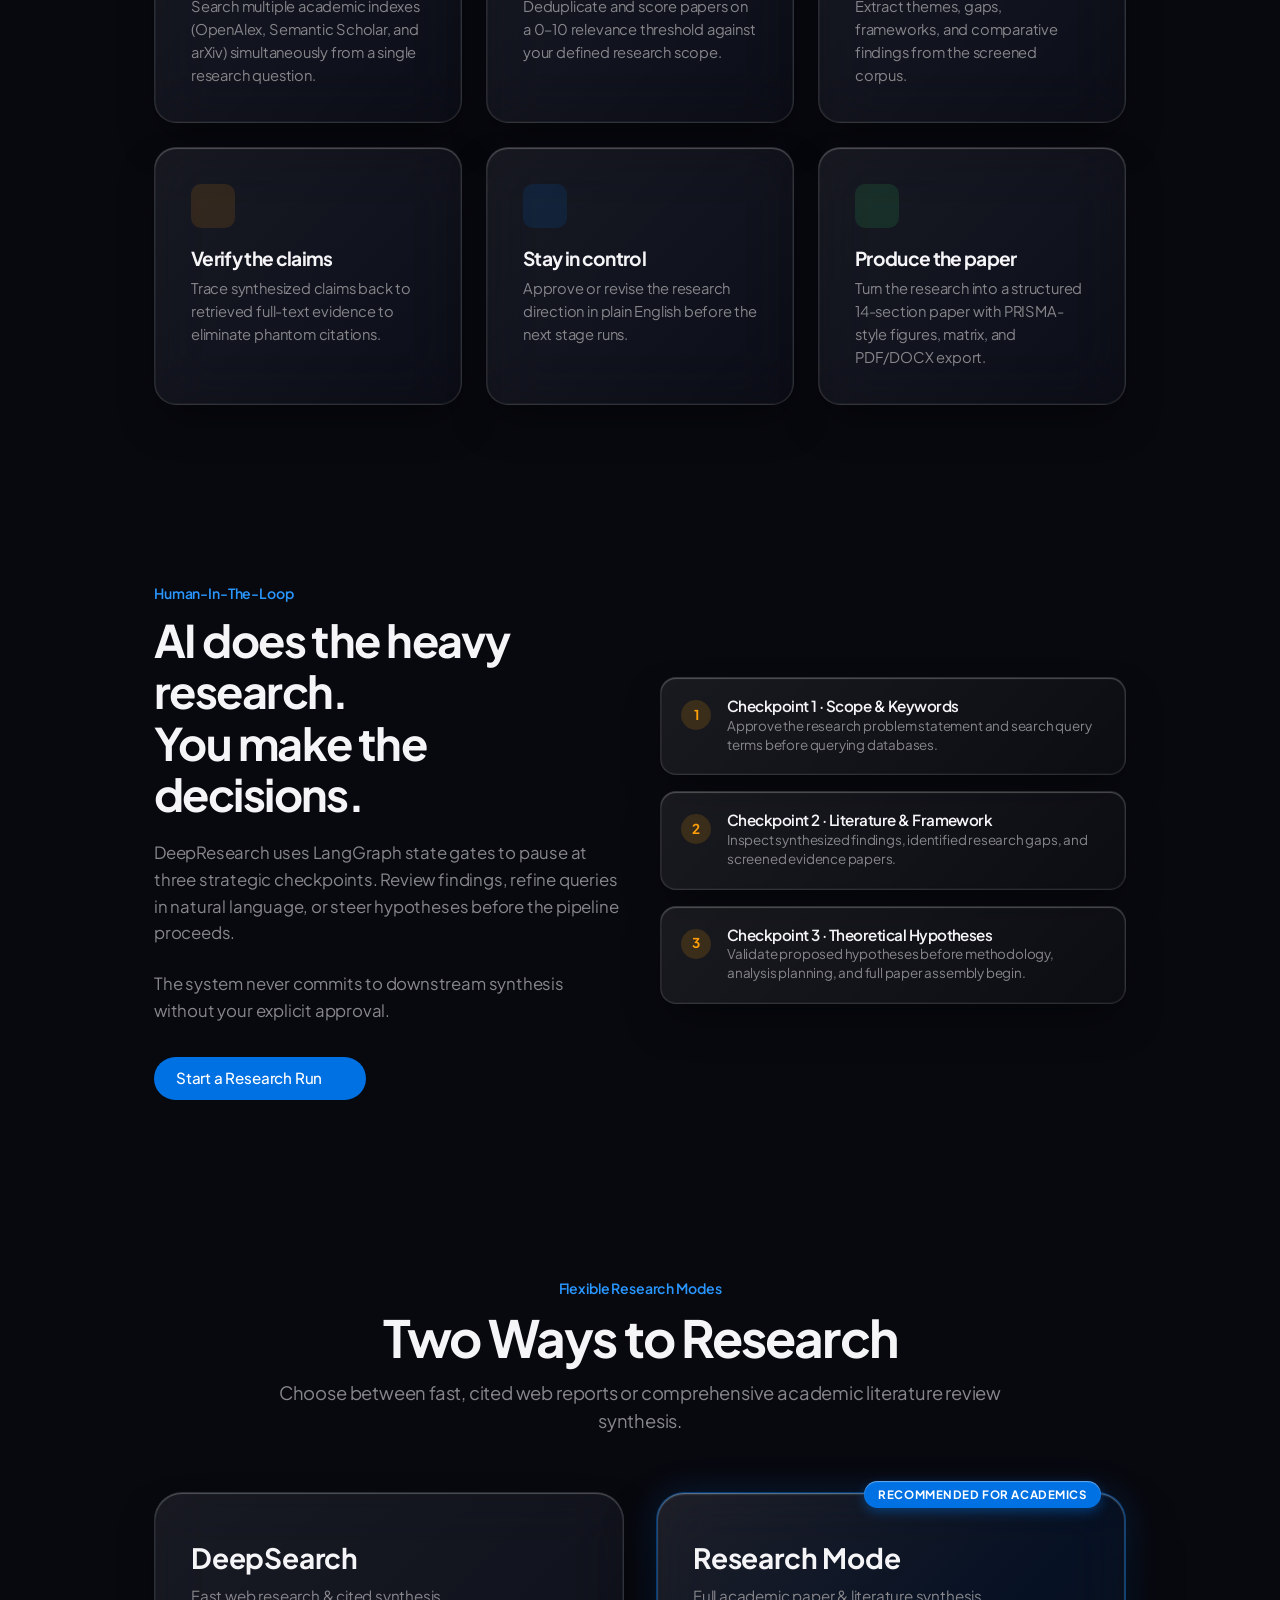
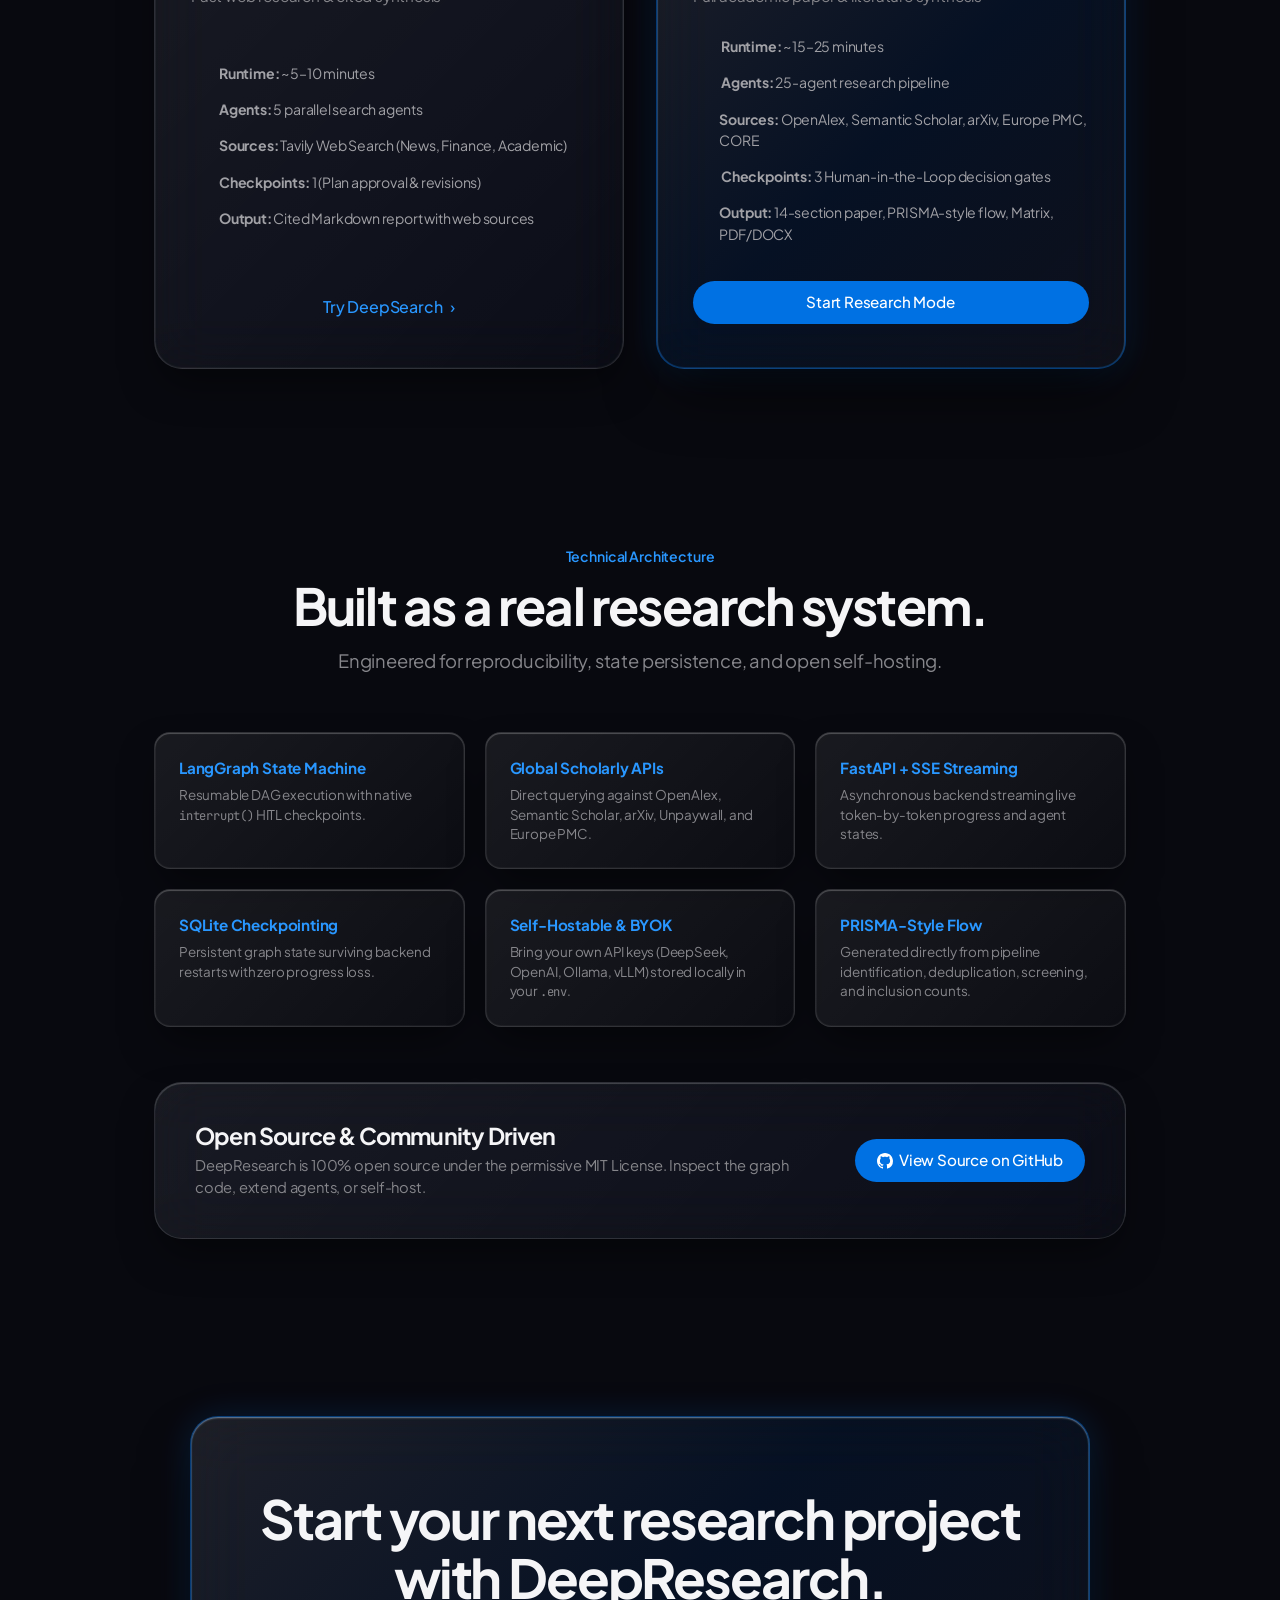
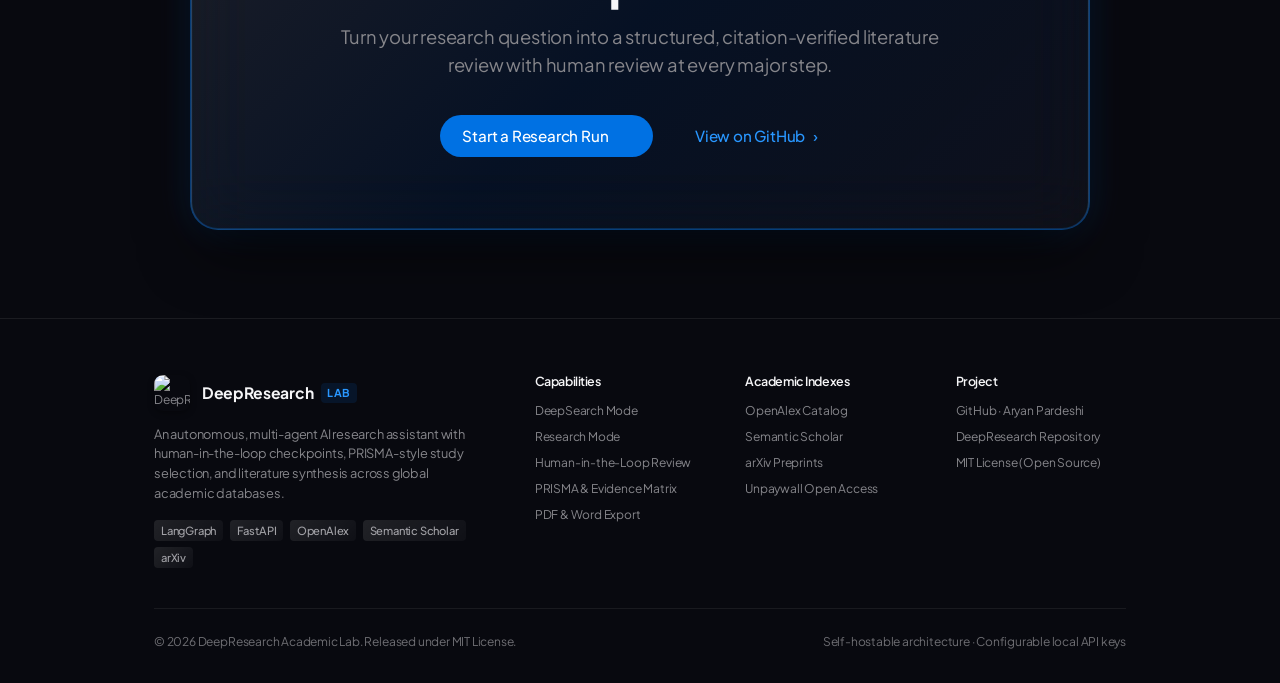
==== commit 0b9b294a: "feat(landing): mobile nav dropdown, hero says 10 academic databases - At 960px and below the nav men" ====
--- a/frontend/index.html
+++ b/frontend/index.html
@@ -70,7 +70,7 @@
     <!-- Stylesheets & Icons -->
     <link rel="icon" type="image/png" sizes="64x64" href="/assets/favicon.png">
     <link rel="apple-touch-icon" sizes="180x180" href="/assets/apple-touch-icon.png">
-    <link rel="stylesheet" href="landing.css?v=4.1.2">
+    <link rel="stylesheet" href="landing.css?v=4.1.10">
     <script src="https://cdn.jsdelivr.net/npm/lucide/dist/umd/lucide.min.js"></script>
 </head>
 <body>
@@ -112,7 +112,7 @@
                     <i data-lucide="arrow-right" style="width: 13px; height: 13px;"></i>
                 </a>
 
-                <button class="mobile-nav-toggle" id="mobile-nav-toggle" aria-label="Toggle mobile menu">
+                <button class="mobile-nav-toggle" id="mobile-nav-toggle" aria-label="Toggle mobile menu" aria-controls="nav-menu" aria-expanded="false">
                     <i data-lucide="menu" style="width: 18px; height: 18px;"></i>
                 </button>
             </div>
@@ -155,7 +155,7 @@
                         </div>
                         <div class="trust-item">
                             <i data-lucide="check" style="width: 14px; height: 14px;"></i>
-                            <span>6 academic databases</span>
+                            <span>10 academic databases</span>
                         </div>
                         <div class="trust-item">
                             <i data-lucide="check" style="width: 14px; height: 14px;"></i>
@@ -816,6 +816,6 @@
     </footer>
 
     <!-- Landing Page Logic -->
-    <script src="landing.js?v=3.8.0"></script>
+    <script src="landing.js?v=3.8.1"></script>
 </body>
 </html>
--- a/frontend/landing.css
+++ b/frontend/landing.css
@@ -109,10 +109,6 @@
 
 body {
     background: #08090f;
-    background-image: 
-        radial-gradient(ellipse 75% 45% at 50% -10%, rgba(99, 102, 241, 0.24), transparent 70%),
-        radial-gradient(ellipse 50% 35% at 85% 15%, rgba(59, 130, 246, 0.2), transparent 70%),
-        radial-gradient(ellipse 50% 35% at 15% 20%, rgba(147, 51, 234, 0.18), transparent 70%);
     background-attachment: fixed;
     color: var(--text-primary);
     font-family: var(--font-apple);
@@ -127,15 +123,23 @@
 body::before {
     content: "";
     position: fixed;
-    inset: 0;
+    inset: -10%;
     pointer-events: none;
     z-index: 0;
     background:
+        radial-gradient(ellipse 75% 45% at 50% -10%, rgba(99, 102, 241, 0.24), transparent 70%),
+        radial-gradient(ellipse 50% 35% at 85% 15%, rgba(59, 130, 246, 0.2), transparent 70%),
+        radial-gradient(ellipse 50% 35% at 15% 20%, rgba(147, 51, 234, 0.18), transparent 70%),
         radial-gradient(60% 45% at 50% -5%, rgba(99, 102, 241, 0.2), transparent 75%),
         radial-gradient(40% 35% at 10% 25%, rgba(168, 85, 247, 0.15), transparent 70%),
         radial-gradient(45% 35% at 90% 20%, rgba(59, 130, 246, 0.18), transparent 70%);
+    background-size: 130% 130%, 145% 145%, 130% 130%, 150% 150%, 140% 140%, 150% 150%;
+    background-position: 0% 0%, 100% 25%, 0% 100%, 100% 0%, 0% 60%, 100% 100%;
+    background-repeat: no-repeat;
     filter: blur(50px);
-    animation: ambientDrift 20s ease-in-out infinite alternate;
+    animation:
+        ambientDrift 14s ease-in-out infinite alternate,
+        ambientBreath 3.2s ease-in-out infinite alternate;
 }
 
 /* Subtle, refined hairline grid */
@@ -154,9 +158,23 @@
 }
 
 @keyframes ambientDrift {
-    0% { transform: scale(1) translate(0, 0); }
-    50% { transform: scale(1.05) translate(15px, -10px); }
-    100% { transform: scale(1) translate(-10px, 15px); }
+    0% {
+        background-position: 0% 0%, 100% 25%, 0% 100%, 100% 0%, 0% 60%, 100% 100%;
+        transform: translate3d(-2%, -1%, 0) scale(0.94);
+    }
+    50% {
+        background-position: 50% 100%, 0% 55%, 100% 15%, 0% 85%, 100% 25%, 0% 30%;
+        transform: translate3d(2%, 1%, 0) scale(1.12);
+    }
+    100% {
+        background-position: 100% 0%, 0% 100%, 100% 70%, 0% 0%, 100% 100%, 0% 0%;
+        transform: translate3d(-1%, 2%, 0) scale(1.04);
+    }
+}
+
+@keyframes ambientBreath {
+    from { opacity: 0.42; }
+    to { opacity: 1; }
 }
 
 :root.light-mode html {
@@ -165,17 +183,18 @@
 
 :root.light-mode body {
     background: #f8fafc;
-    background-image: 
+}
+
+:root.light-mode body::before {
+    background:
         radial-gradient(ellipse 75% 45% at 50% -10%, rgba(99, 102, 241, 0.08), transparent 70%),
         radial-gradient(ellipse 50% 35% at 85% 15%, rgba(59, 130, 246, 0.06), transparent 70%),
-        radial-gradient(ellipse 50% 35% at 15% 20%, rgba(147, 51, 234, 0.06), transparent 70%);
-}
-
-:root.light-mode body::before {
-    background:
+        radial-gradient(ellipse 50% 35% at 15% 20%, rgba(147, 51, 234, 0.06), transparent 70%),
         radial-gradient(60% 45% at 50% -5%, rgba(99, 102, 241, 0.08), transparent 75%),
         radial-gradient(40% 35% at 10% 25%, rgba(168, 85, 247, 0.05), transparent 70%),
         radial-gradient(45% 35% at 90% 20%, rgba(59, 130, 246, 0.06), transparent 70%);
+    background-size: 130% 130%, 145% 145%, 130% 130%, 150% 150%, 140% 140%, 150% 150%;
+    background-repeat: no-repeat;
 }
 
 :root.light-mode body::after {
@@ -315,7 +334,7 @@
 .header-container {
     position: relative;
     display: grid;
-    grid-template-columns: 1fr auto 1fr;
+    grid-template-columns: auto minmax(0, 1fr) auto;
     align-items: center;
     height: 100%;
     max-width: 1200px;
@@ -378,9 +397,10 @@
     display: flex;
     align-items: center;
     justify-content: center;
-    gap: 1.4rem;
+    gap: 0.75rem;
     list-style: none;
-    justify-self: center;
+    justify-self: stretch;
+    min-width: 0;
 }
 
 .nav-link {
@@ -389,7 +409,7 @@
     color: var(--text-secondary);
     white-space: nowrap;
     transition: color 0.15s ease;
-    padding: 4px 6px;
+    padding: 4px 2px;
 }
 .nav-link:hover {
     color: #ffffff;
@@ -850,8 +870,10 @@
 }
 
 .inspector-content-panel {
-    padding: 2rem;
-    min-height: 400px;
+    padding: 1.5rem 1.75rem;
+    min-height: 360px;
+    max-height: 560px;
+    overflow-y: auto;
 }
 
 .tab-pane {
@@ -1613,6 +1635,9 @@
     position: relative;
     overflow: hidden;
 }
+.mode-card.featured.card-specular-glow {
+    overflow: visible;
+}
 .card-specular-glow::after {
     content: '';
     position: absolute;
@@ -1642,6 +1667,7 @@
 }
 
 @media (prefers-reduced-motion: reduce) {
+    body::before { animation: none; }
     .apple-scroll-reveal {
         opacity: 1 !important;
         transform: none !important;
@@ -1651,10 +1677,39 @@
 
 @media (max-width: 960px) {
     .header-container { display: flex; justify-content: space-between; }
-    .nav-menu { display: none; }
-    .mobile-nav-toggle { display: inline-flex; }
+    .nav-menu {
+        display: none;
+        position: absolute;
+        top: 100%;
+        left: 1rem;
+        right: 1rem;
+        flex-direction: column;
+        align-items: stretch;
+        justify-content: flex-start;
+        gap: 0.25rem;
+        padding: 0.5rem;
+        border: 1px solid var(--apple-hairline);
+        border-radius: var(--radius-md);
+        background: rgba(13, 15, 25, 0.97);
+        box-shadow: 0 16px 40px rgba(0, 0, 0, 0.38);
+        backdrop-filter: blur(24px) saturate(160%);
+        -webkit-backdrop-filter: blur(24px) saturate(160%);
+    }
+    .nav-menu.mobile-open { display: flex; }
+    :root.light-mode .nav-menu { background: rgba(255, 255, 255, 0.97); }
+    .nav-link { padding: 0.7rem 0.85rem; border-radius: var(--radius-sm); }
+    .nav-link:hover { background: rgba(255, 255, 255, 0.07); }
+    :root.light-mode .nav-link:hover { background: rgba(0, 0, 0, 0.05); }
+    .nav-actions { gap: 0.5rem; }
+    .nav-actions > .btn-gh-stars,
+    .nav-actions > .btn-primary { display: none; }
+    .nav-link:focus-visible { outline: 2px solid var(--apple-link-blue); outline-offset: 2px; }
     .footer-grid { grid-template-columns: 1fr 1fr; }
     .prisma-step-row { flex-direction: column; gap: 0.75rem; }
+}
+
+@media (min-width: 400px) and (max-width: 960px) {
+    .nav-actions > .btn-gh-stars { display: inline-flex; }
 }
 
 @media (max-width: 640px) {
@@ -1665,6 +1720,8 @@
     .hero-cta-group { flex-direction: column; width: 100%; gap: 0.5rem; }
     .hero-cta-group .btn-primary, .hero-cta-group .btn-secondary { width: 100%; justify-content: center; }
     .hero-trust-bar { gap: 0.5rem; font-size: 0.75rem; }
+
+    .modes-comparison-grid { grid-template-columns: minmax(0, 1fr); gap: 1rem; }
     
     /* Sleek Mockup Preview on Mobile (No text overload) */
     .inspector-window { border-radius: 12px; }
@@ -1674,6 +1731,7 @@
     .inspector-tab-btn { font-size: 0.72rem; padding: 3px 8px; white-space: nowrap; }
     .inspector-status-badge { font-size: 0.68rem; padding: 2px 6px; align-self: flex-start; }
     
+    .inspector-content-panel { padding: 0.85rem 0.75rem; min-height: 0; max-height: 62vh; }
     .paper-mockup-sheet { padding: 0.85rem 0.75rem; }
     .paper-mock-title { font-size: 1.05rem; line-height: 1.3; margin-bottom: 0.35rem; }
     .paper-mock-meta { font-size: 0.7rem; line-height: 1.35; margin-bottom: 0.5rem; }
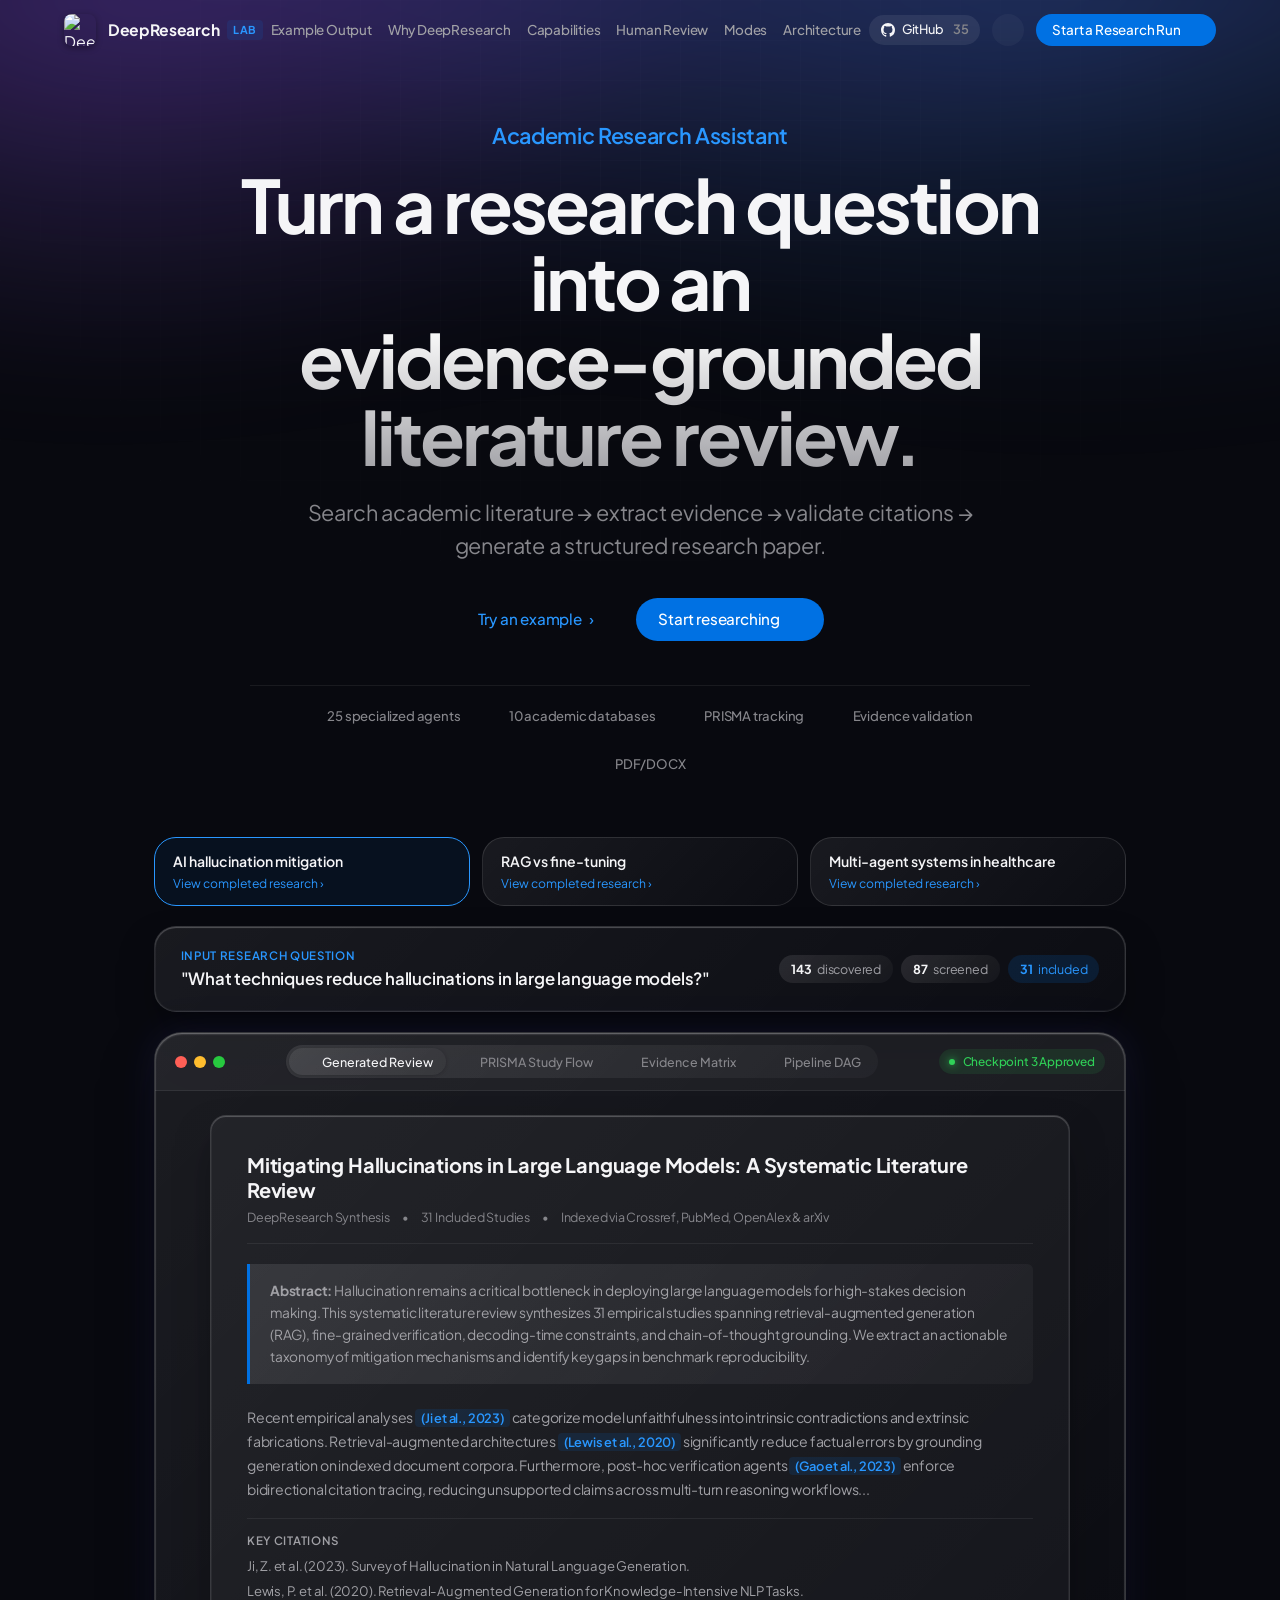
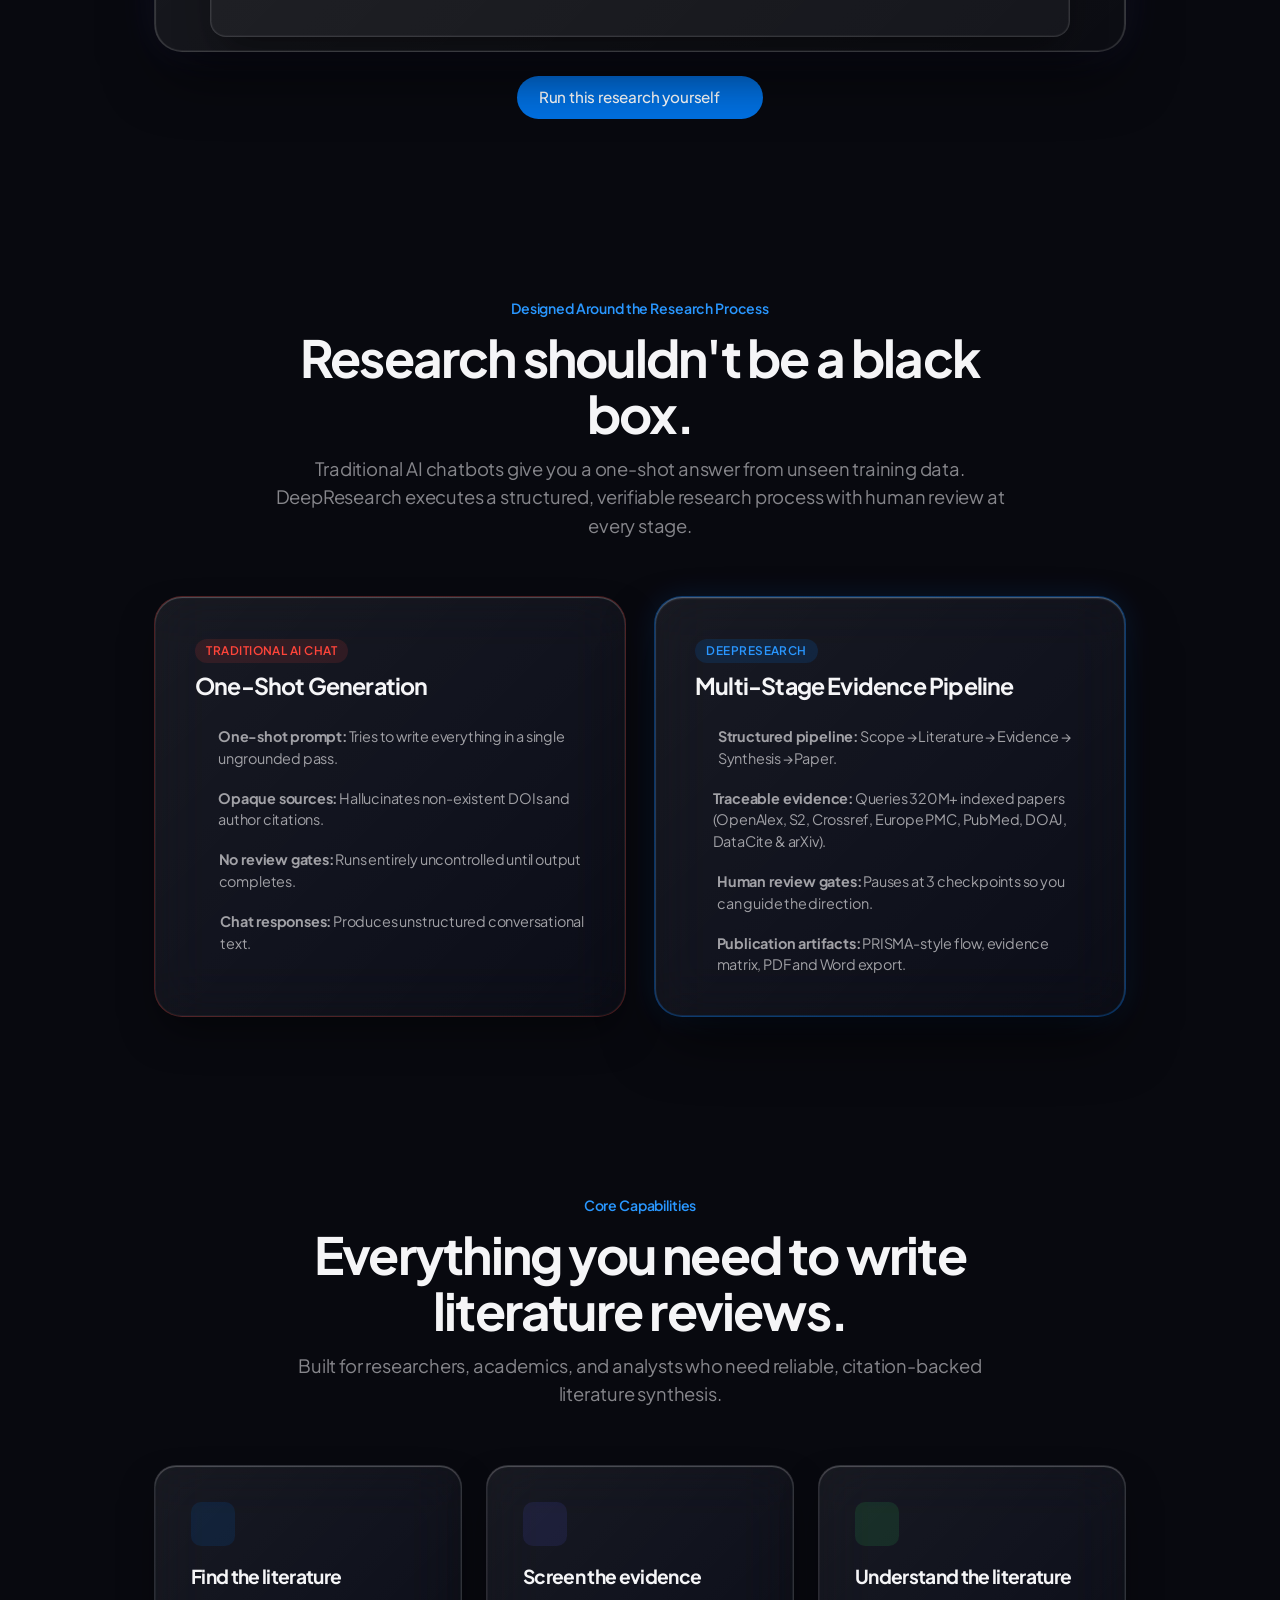
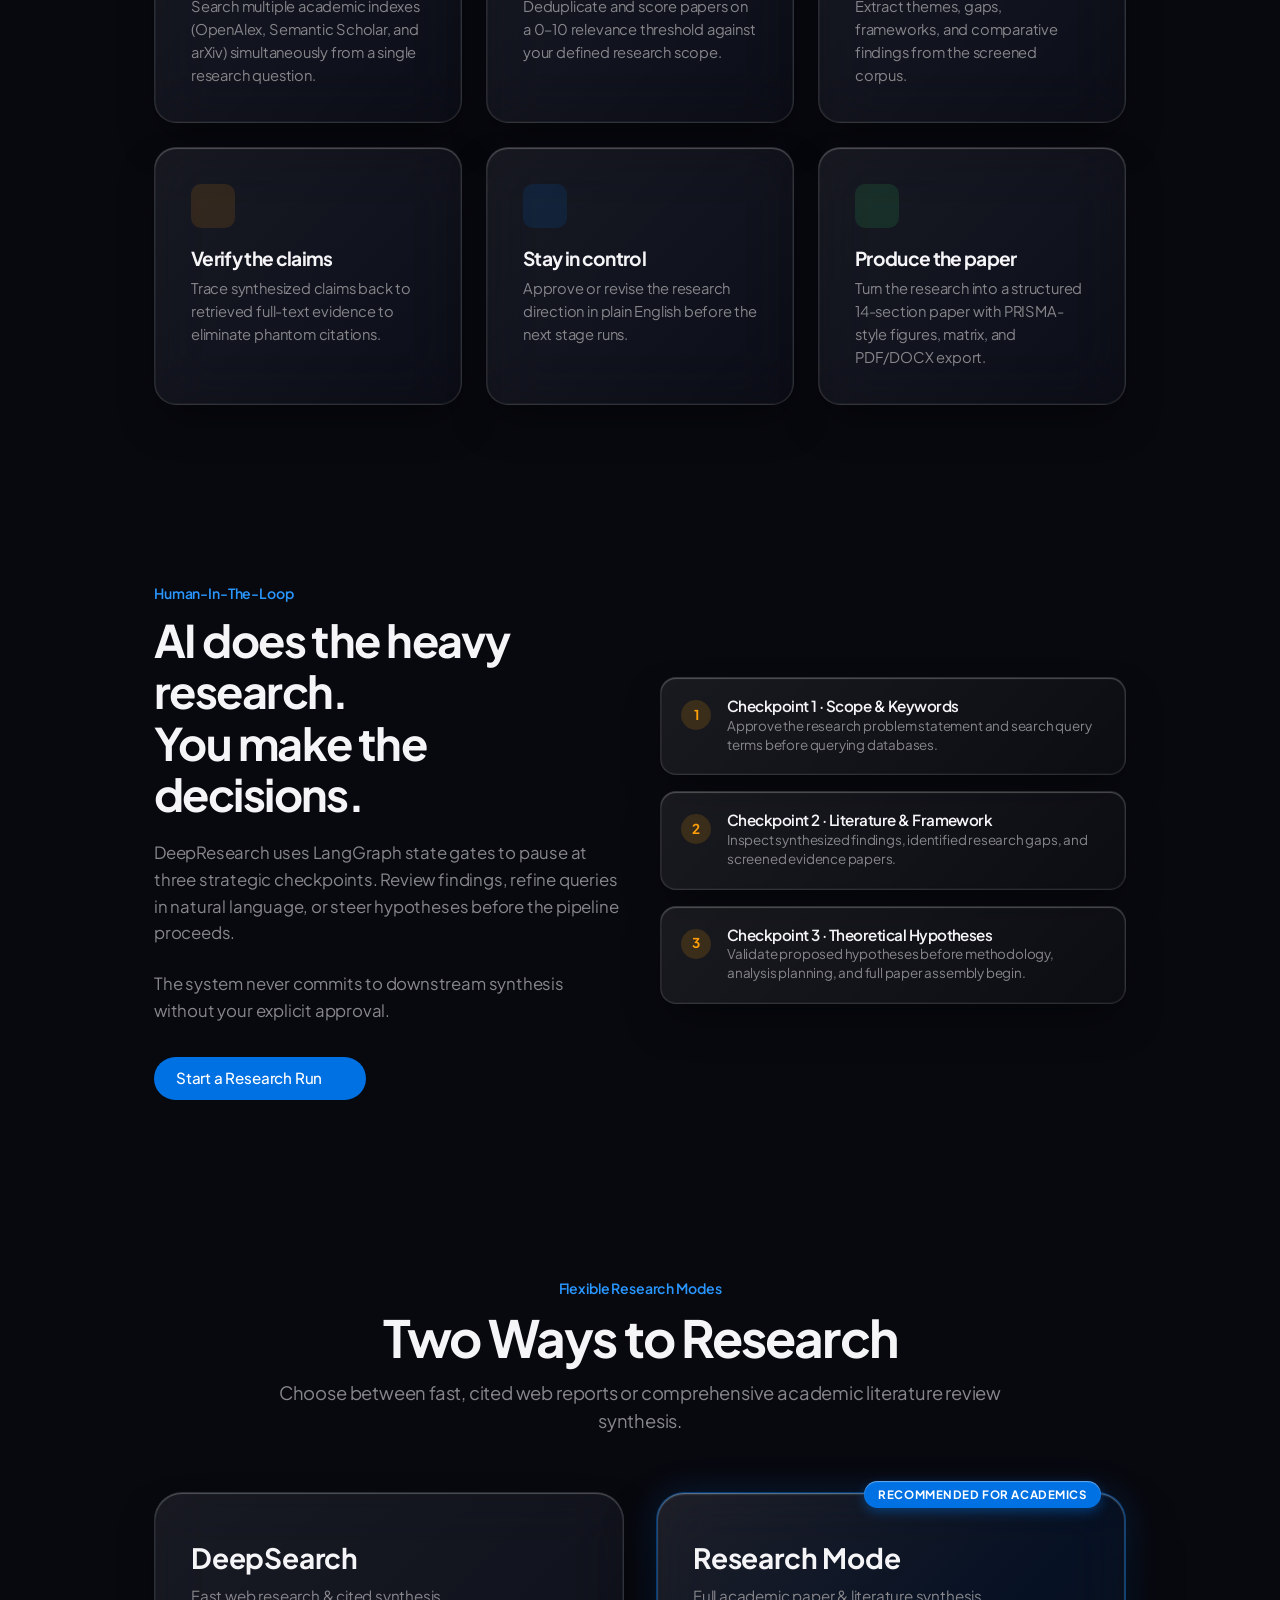
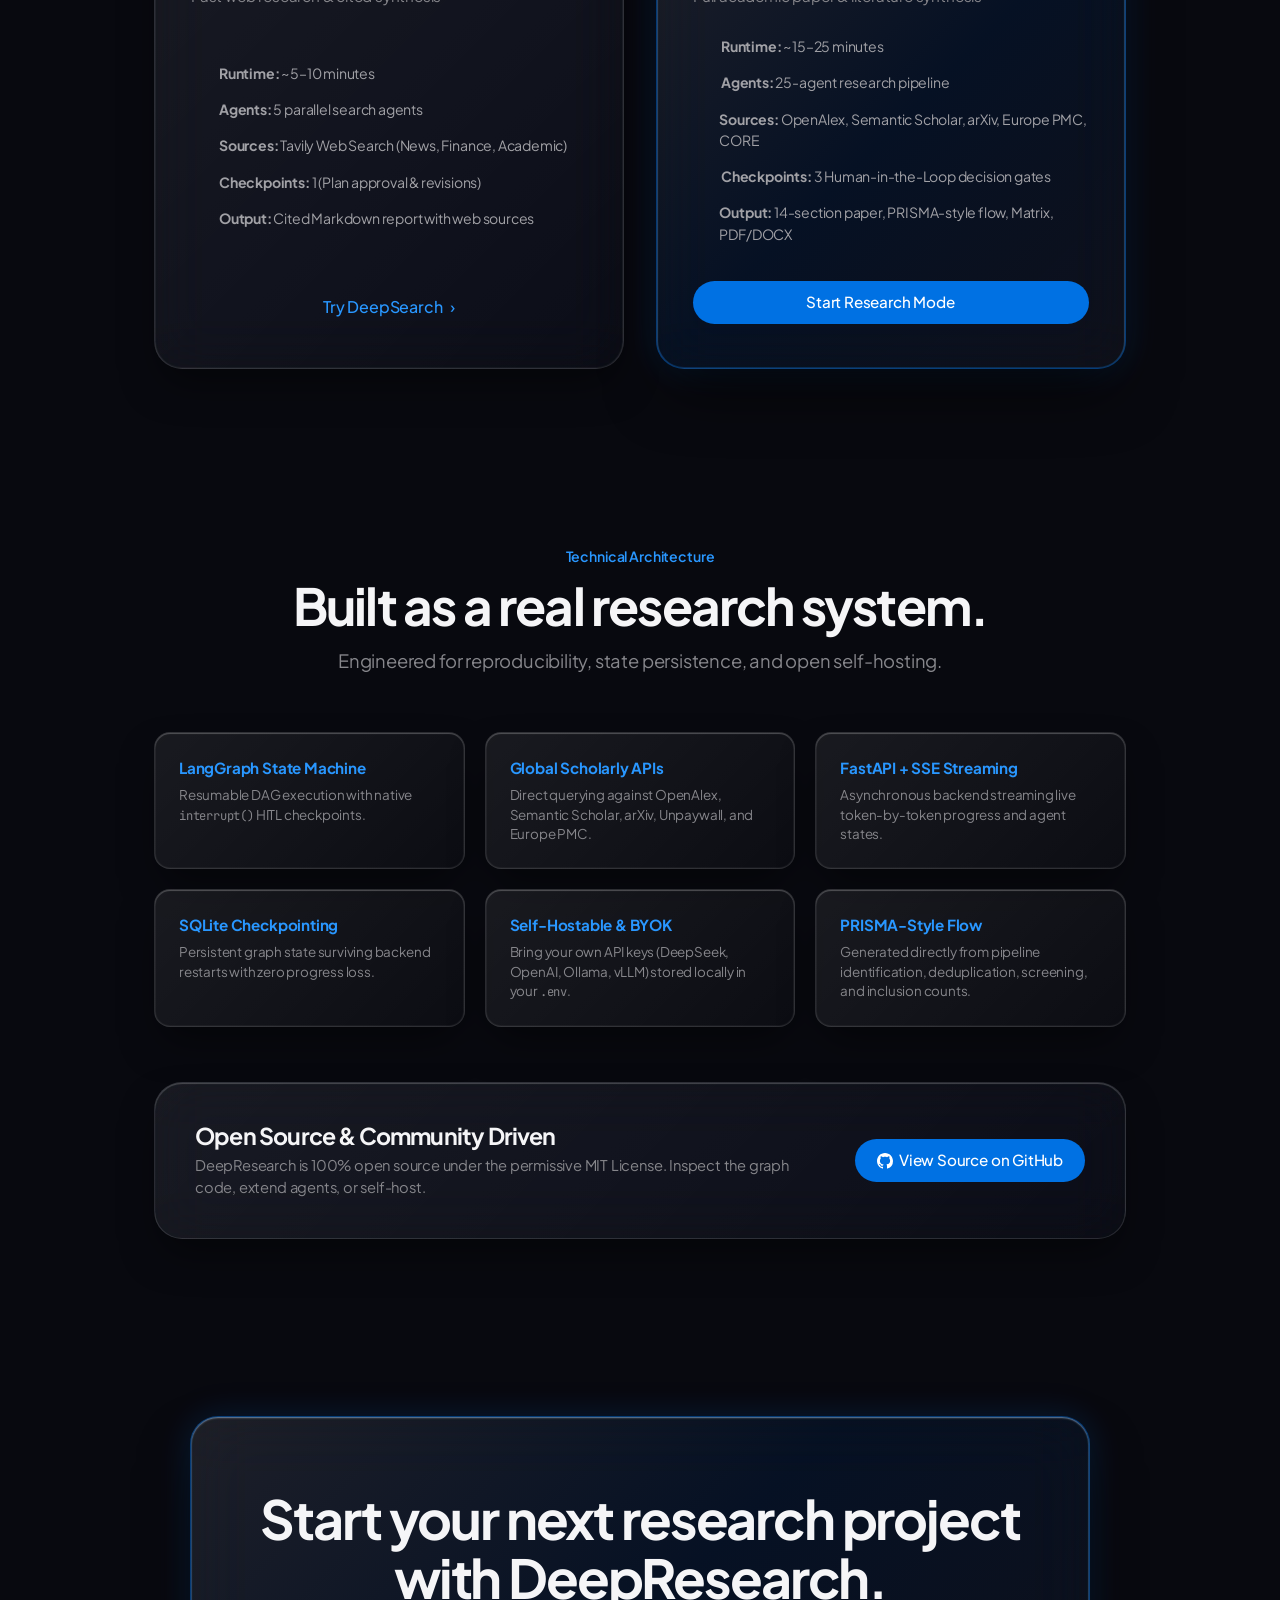
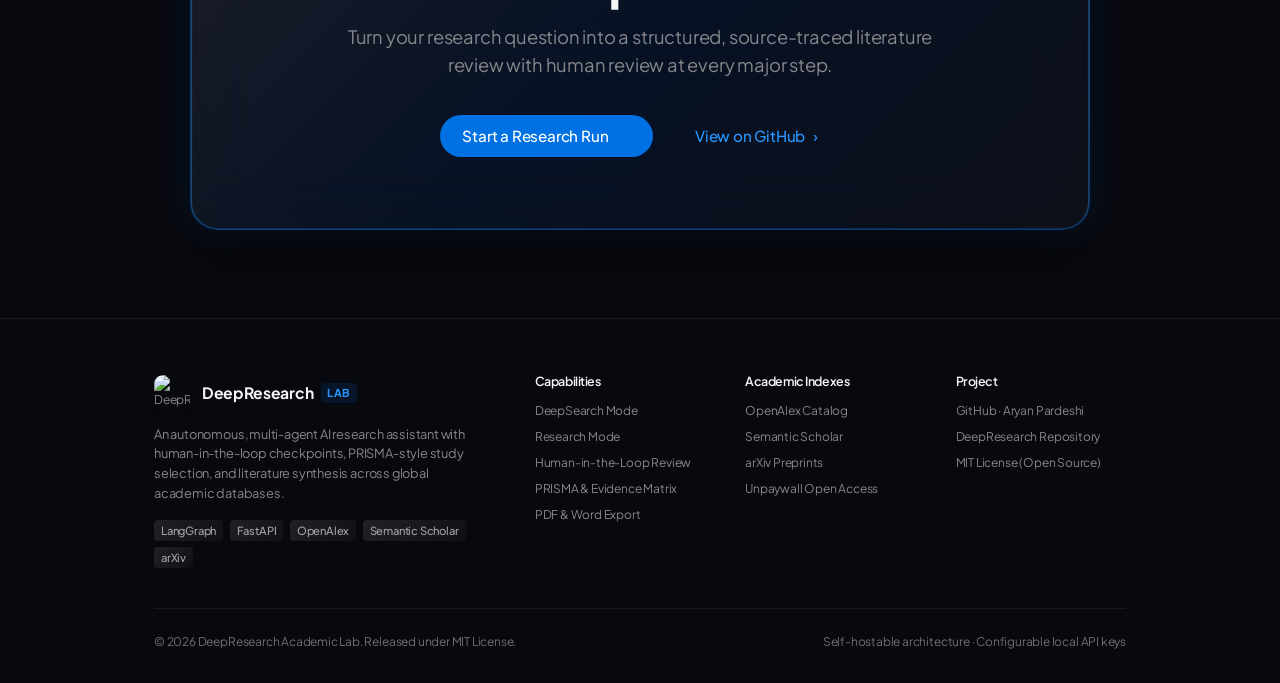
==== commit 1b0dd8bd: "fix(copy): replace "verified" wording the pipeline does not back The pipeline checks that citations " ====
--- a/frontend/index.html
+++ b/frontend/index.html
@@ -232,7 +232,7 @@
 
                             <div class="inspector-status-badge">
                                 <span class="status-pulse"></span>
-                                <span>Checkpoint 3 Verified</span>
+                                <span>Checkpoint 3 Approved</span>
                             </div>
                         </div>
 
@@ -733,7 +733,7 @@
                 <div class="cta-box-card card-specular-glow apple-scroll-reveal">
                     <h2 class="cta-title">Start your next research project with DeepResearch.</h2>
                     <p class="cta-subtitle">
-                        Turn your research question into a structured, citation-verified literature review with human review at every major step.
+                        Turn your research question into a structured, source-traced literature review with human review at every major step.
                     </p>
                     <div class="hero-btn-group" style="margin-bottom: 0;">
                         <a href="/app" class="btn-primary btn-lg">
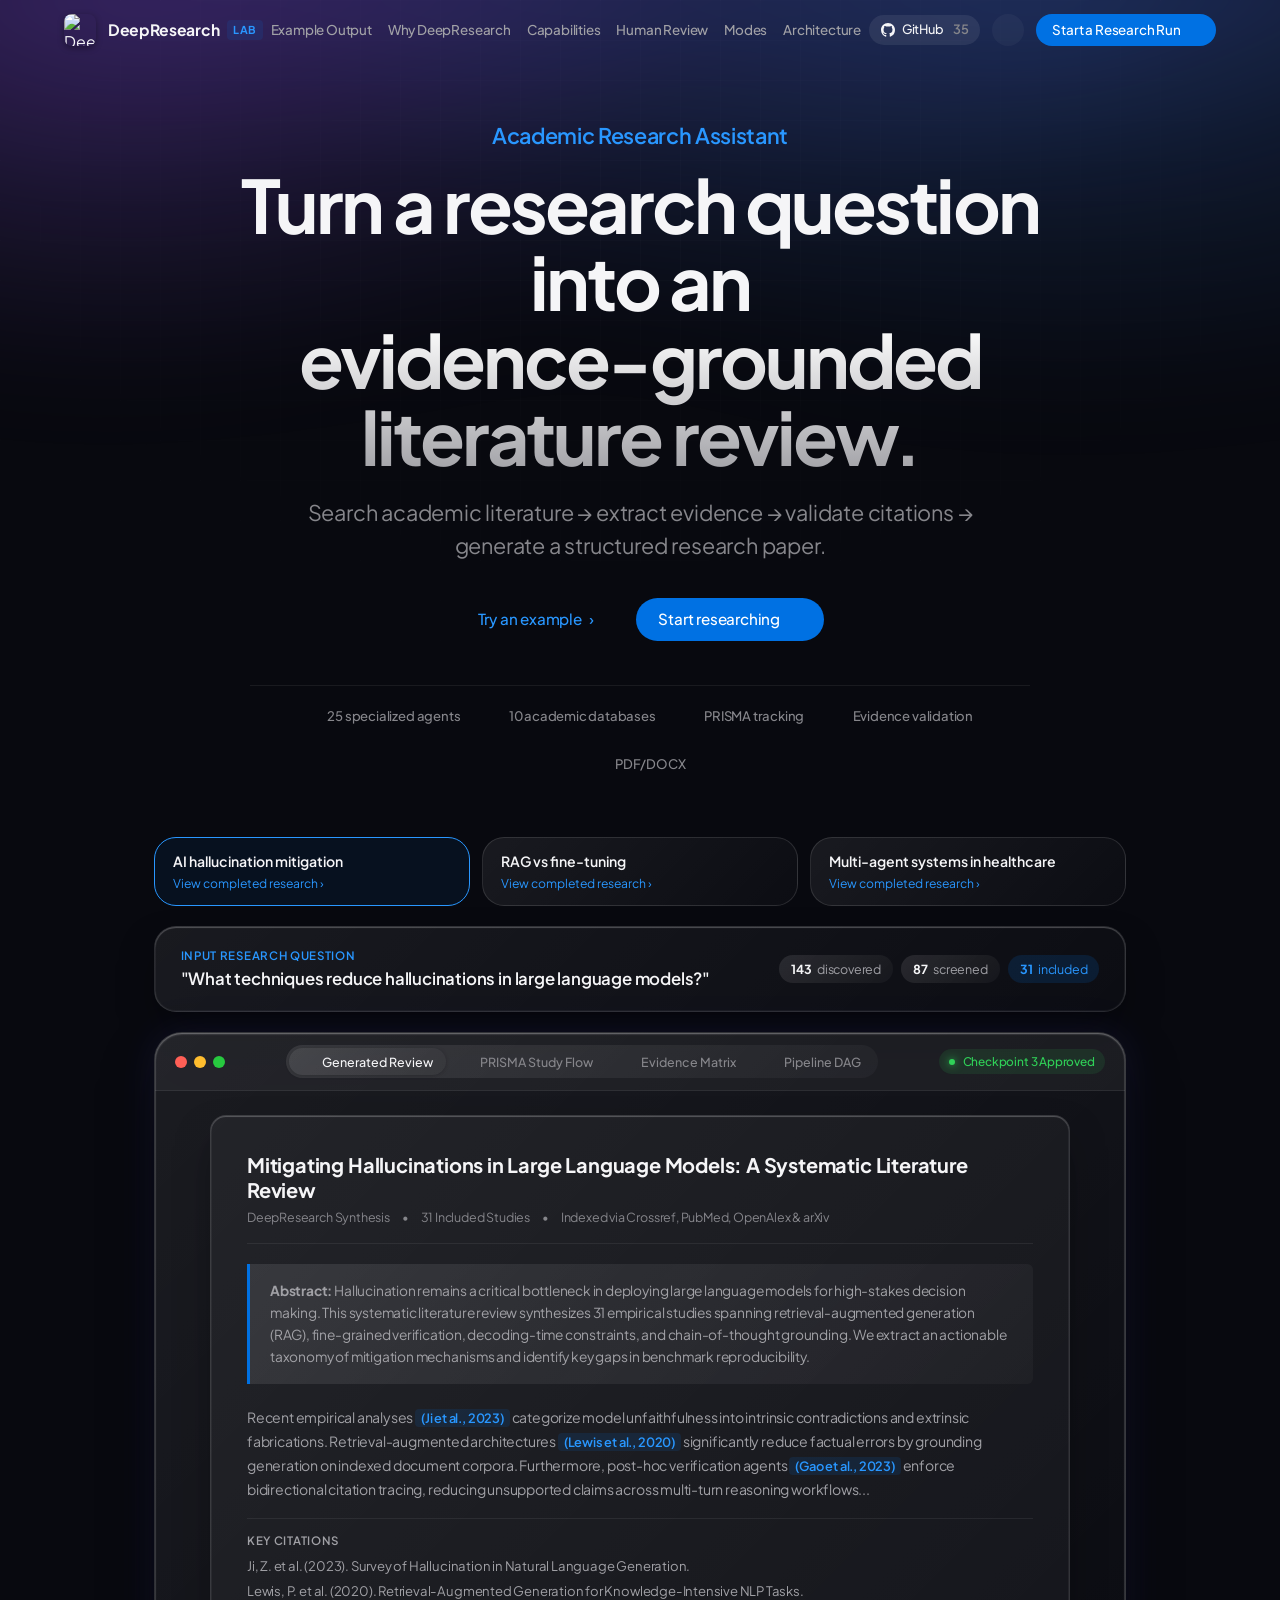
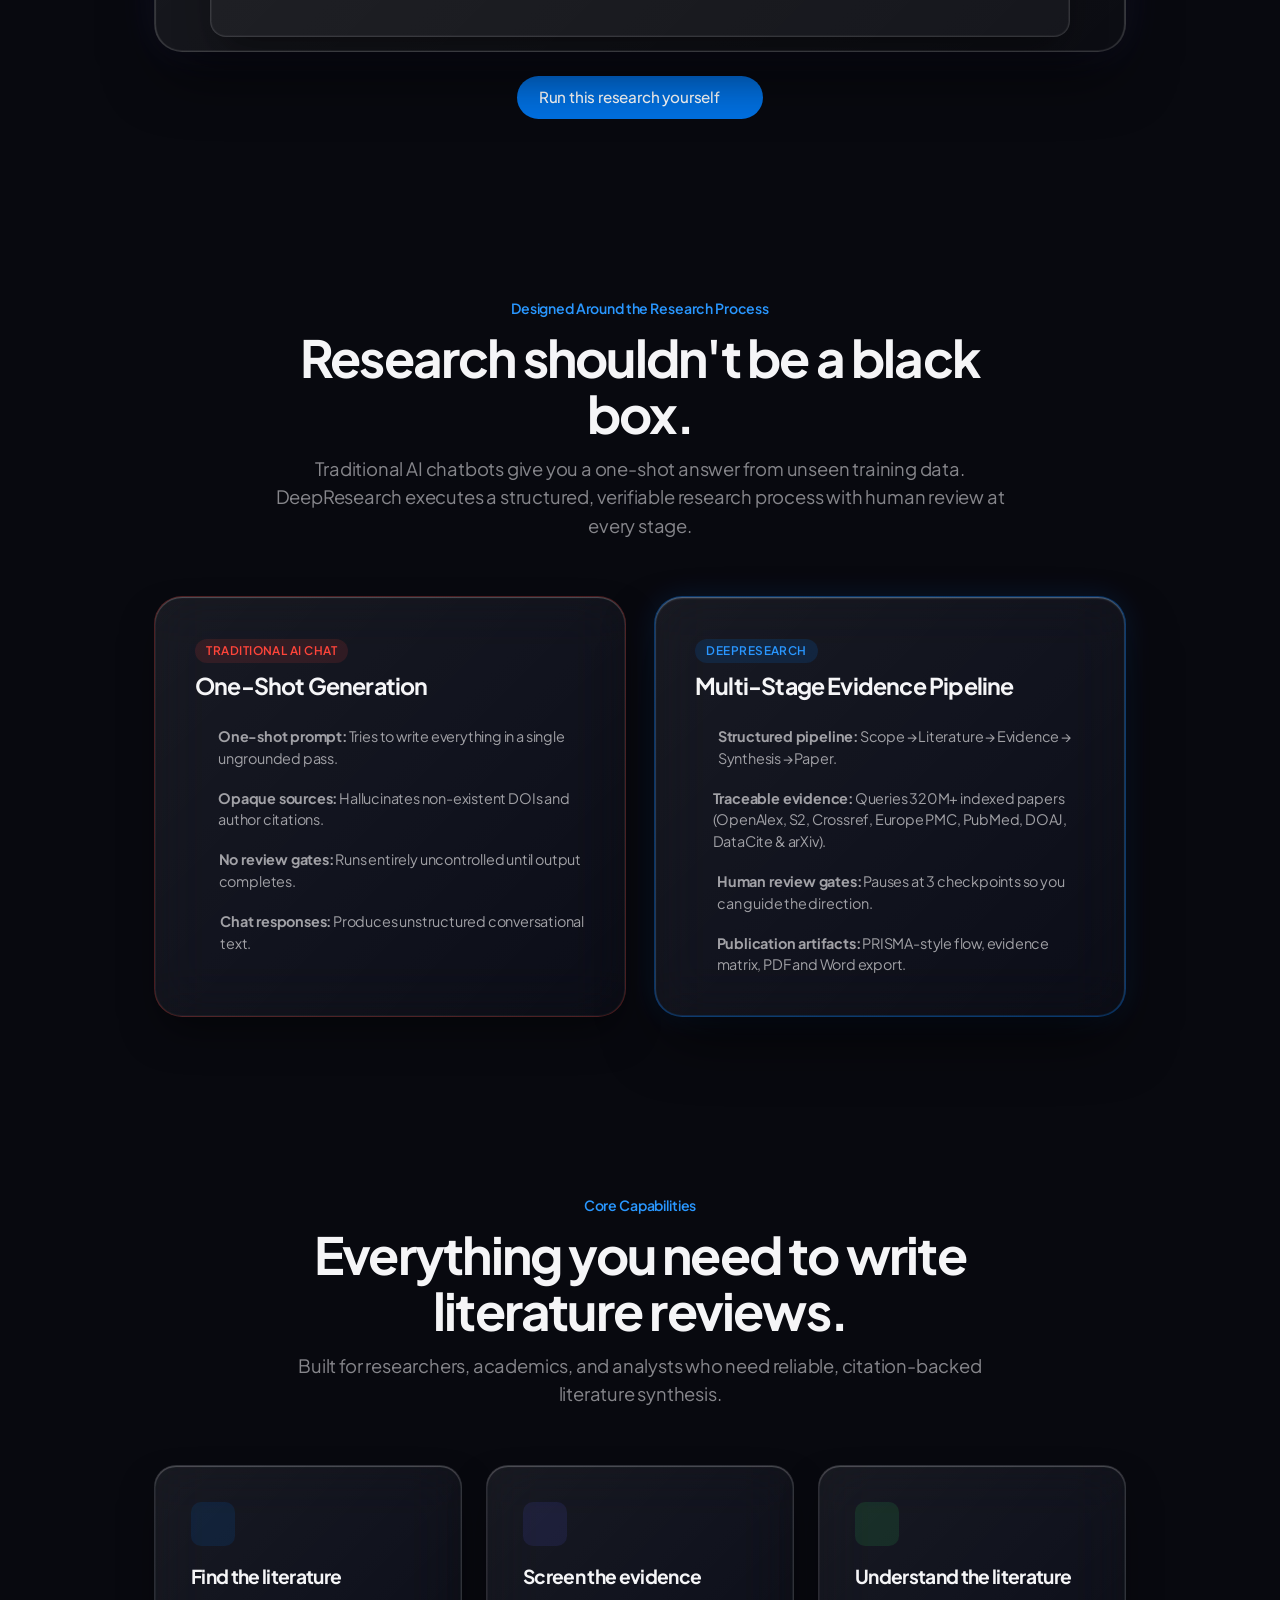
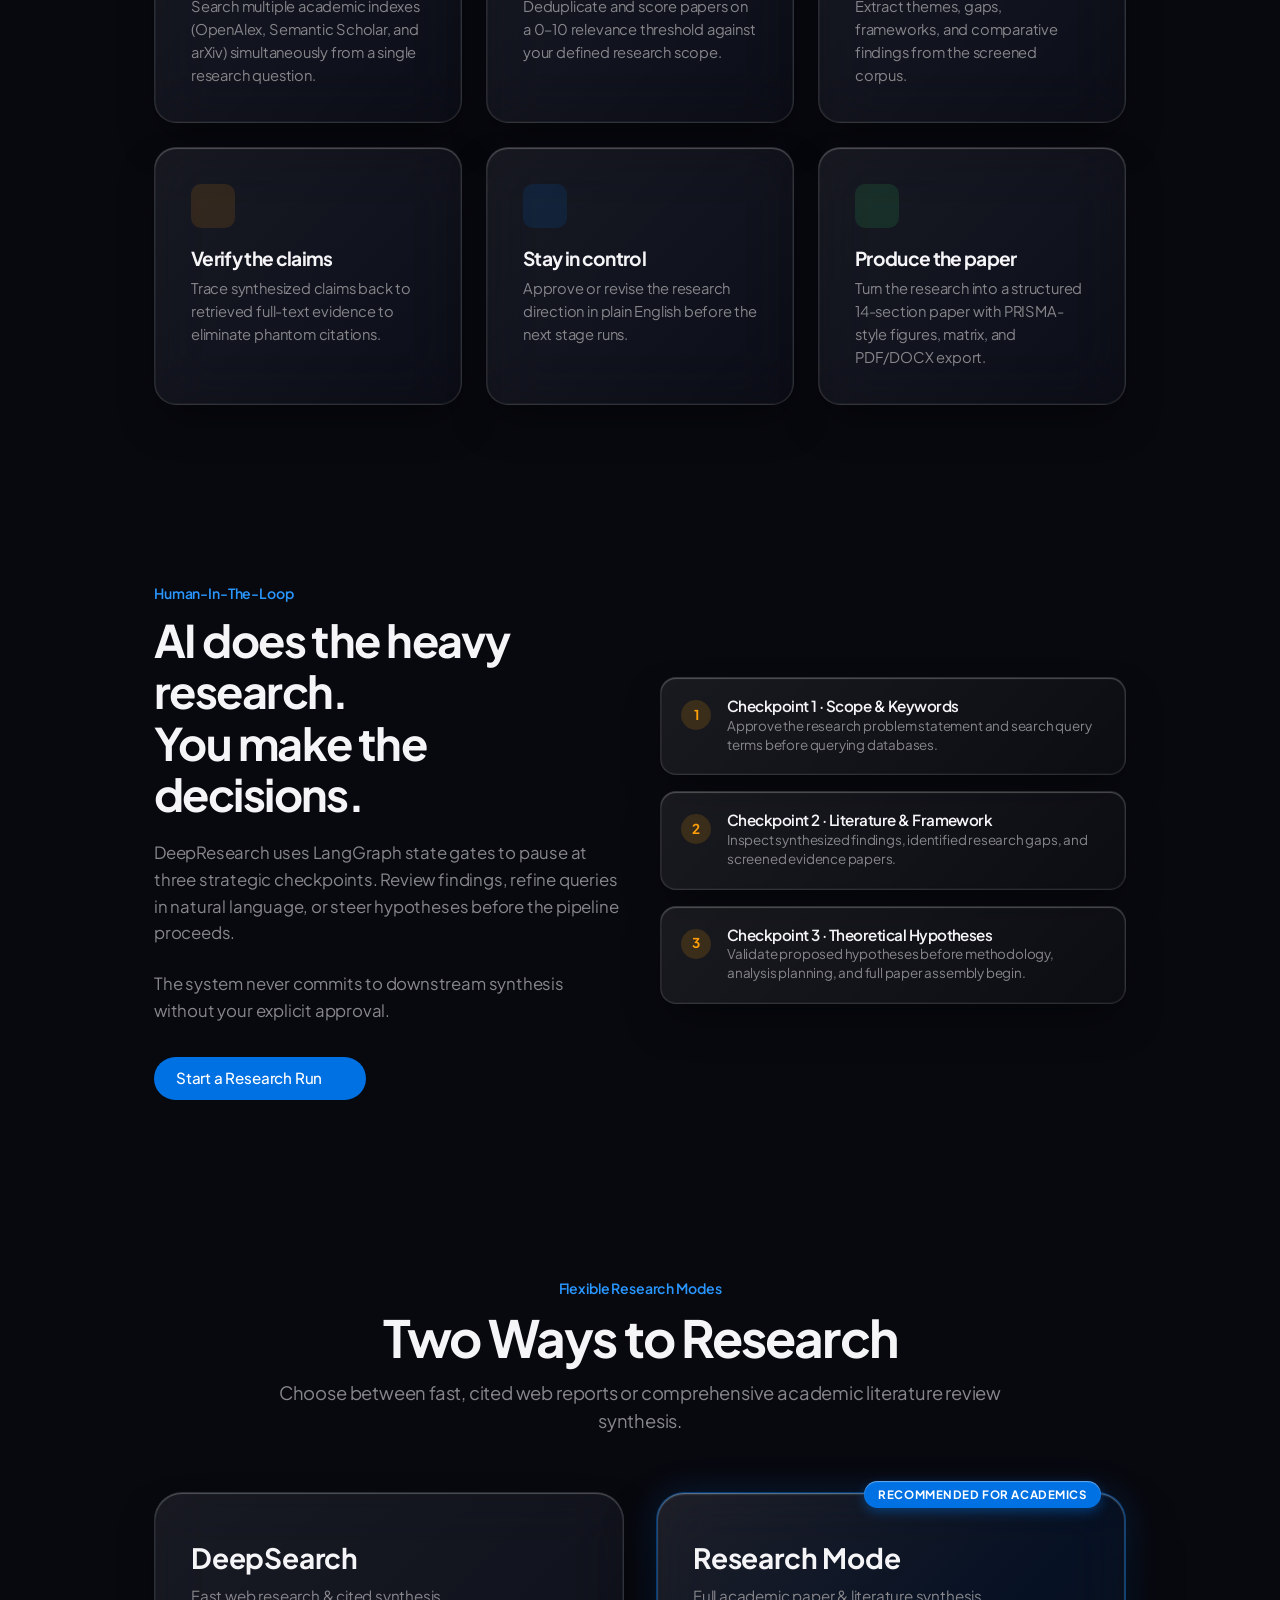
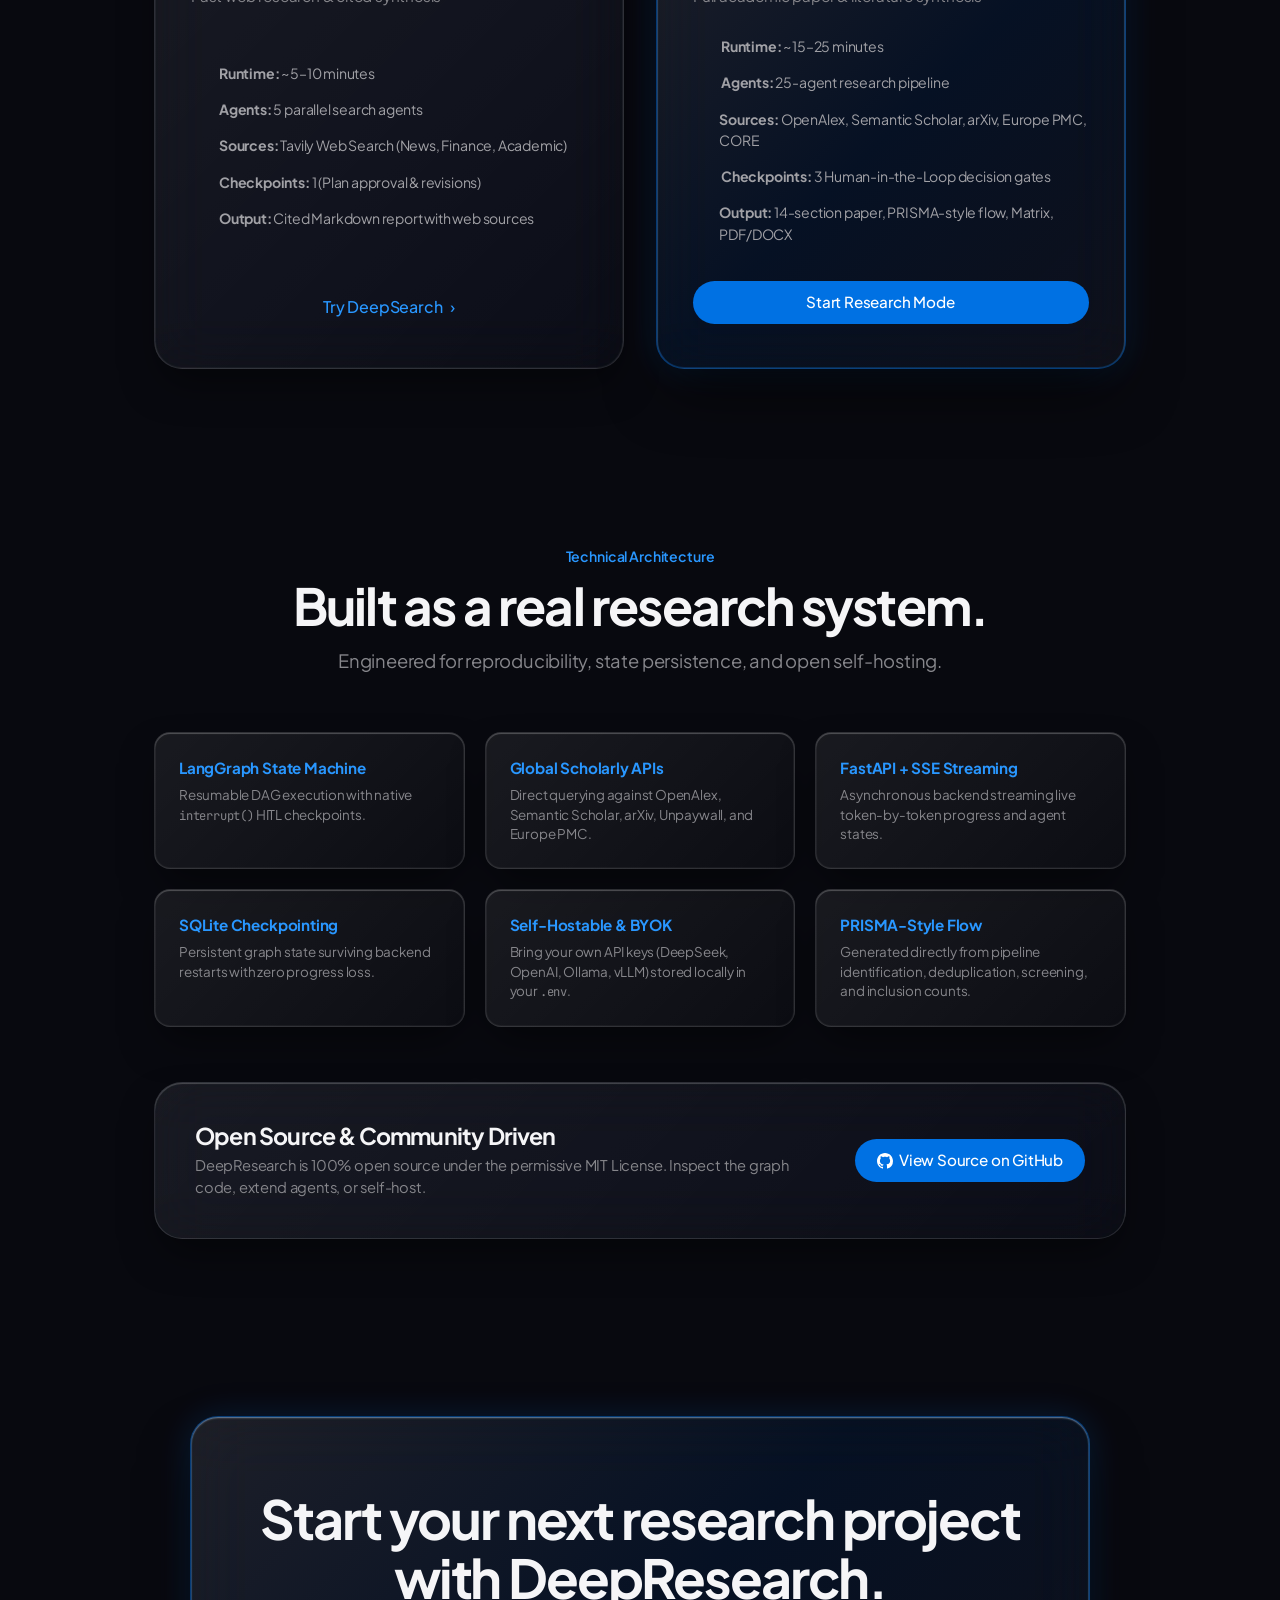
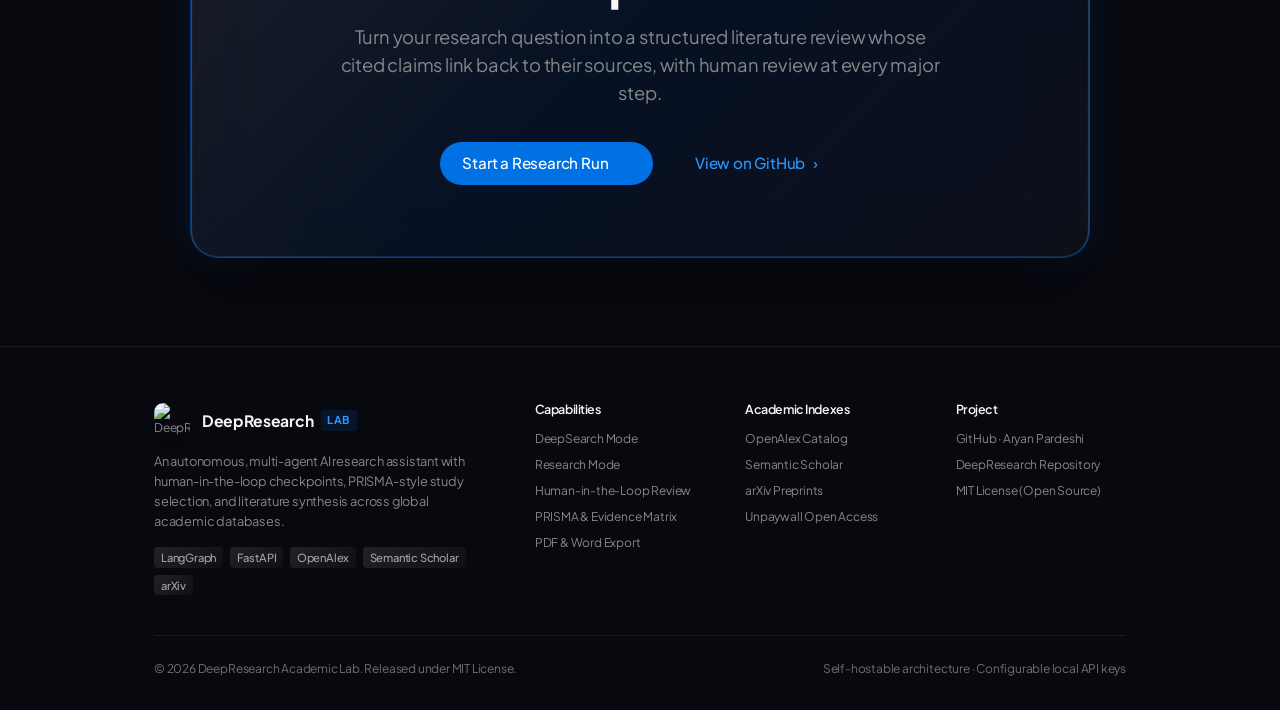
==== commit 54ab52d2: "fix(copy): narrow traceability claims to the sentences actually linked claims_linker_node builds cla" ====
--- a/frontend/index.html
+++ b/frontend/index.html
@@ -733,7 +733,7 @@
                 <div class="cta-box-card card-specular-glow apple-scroll-reveal">
                     <h2 class="cta-title">Start your next research project with DeepResearch.</h2>
                     <p class="cta-subtitle">
-                        Turn your research question into a structured, source-traced literature review with human review at every major step.
+                        Turn your research question into a structured literature review whose cited claims link back to their sources, with human review at every major step.
                     </p>
                     <div class="hero-btn-group" style="margin-bottom: 0;">
                         <a href="/app" class="btn-primary btn-lg">
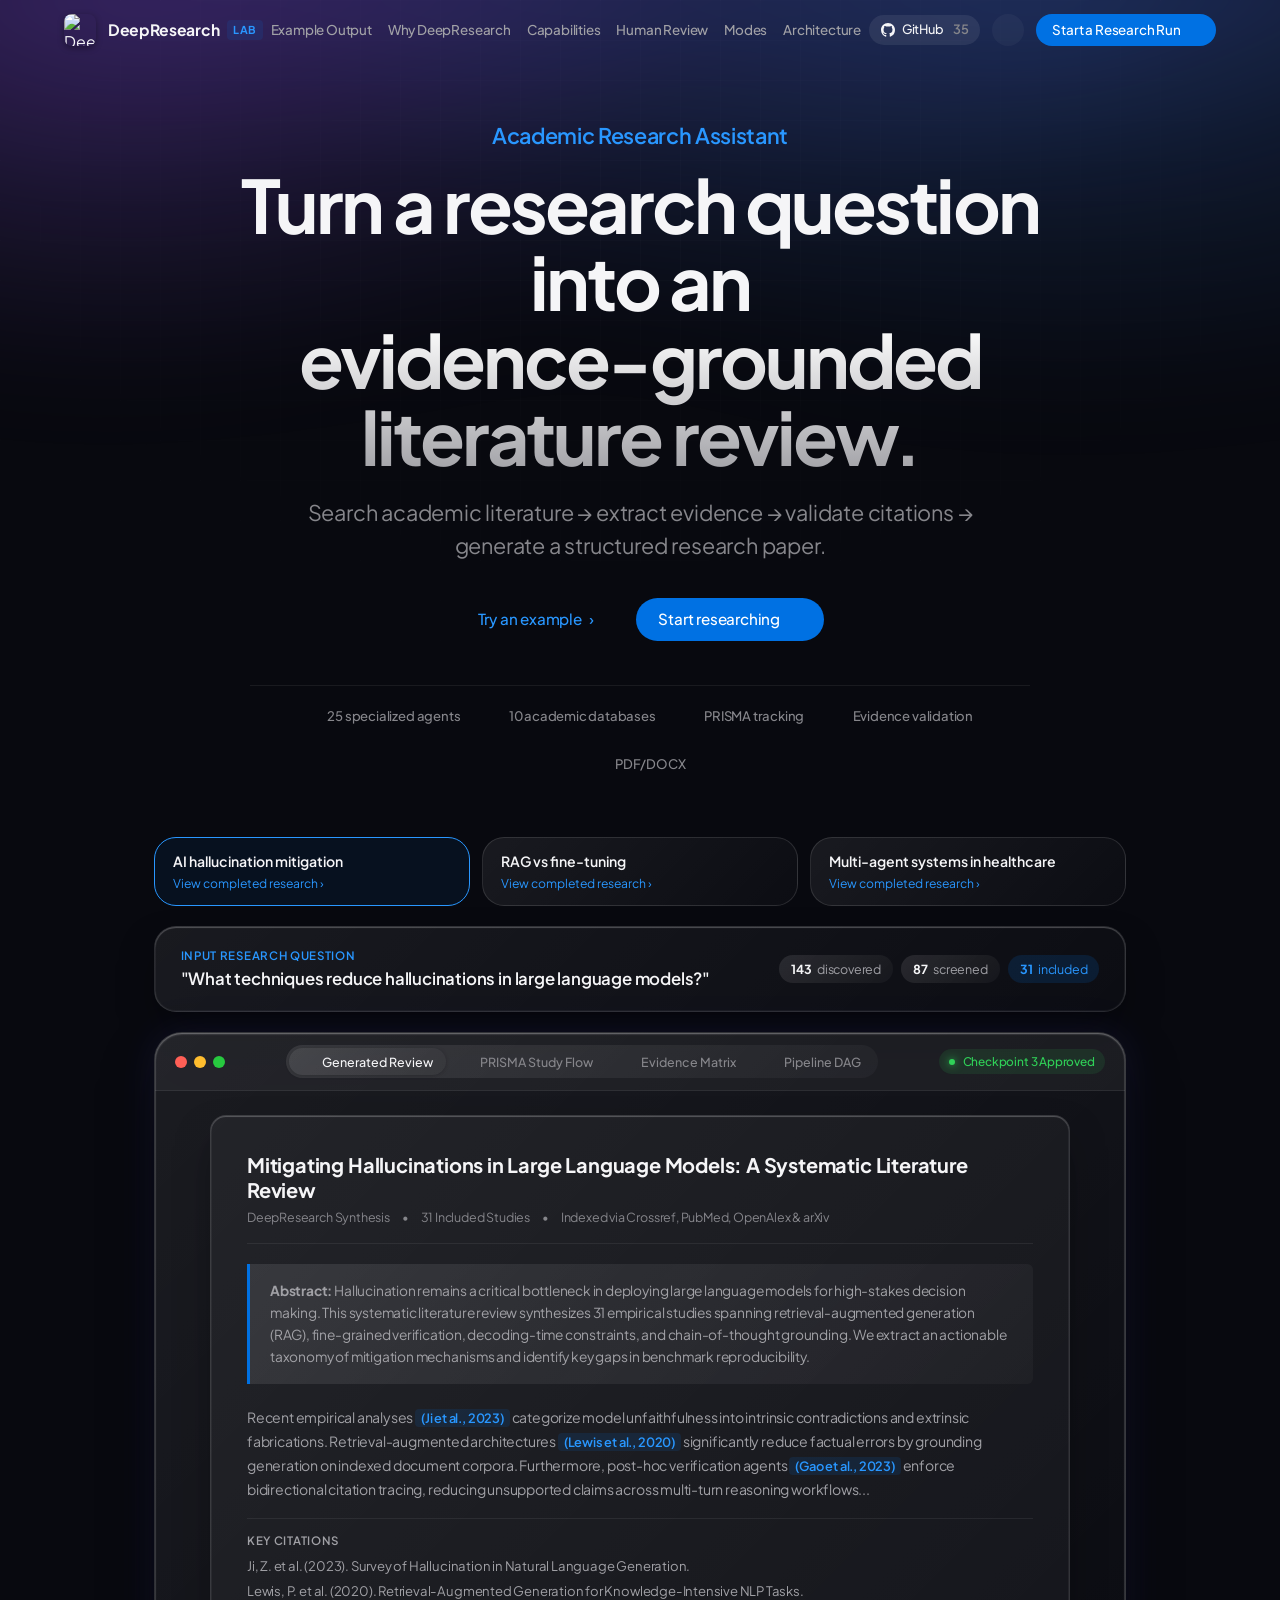
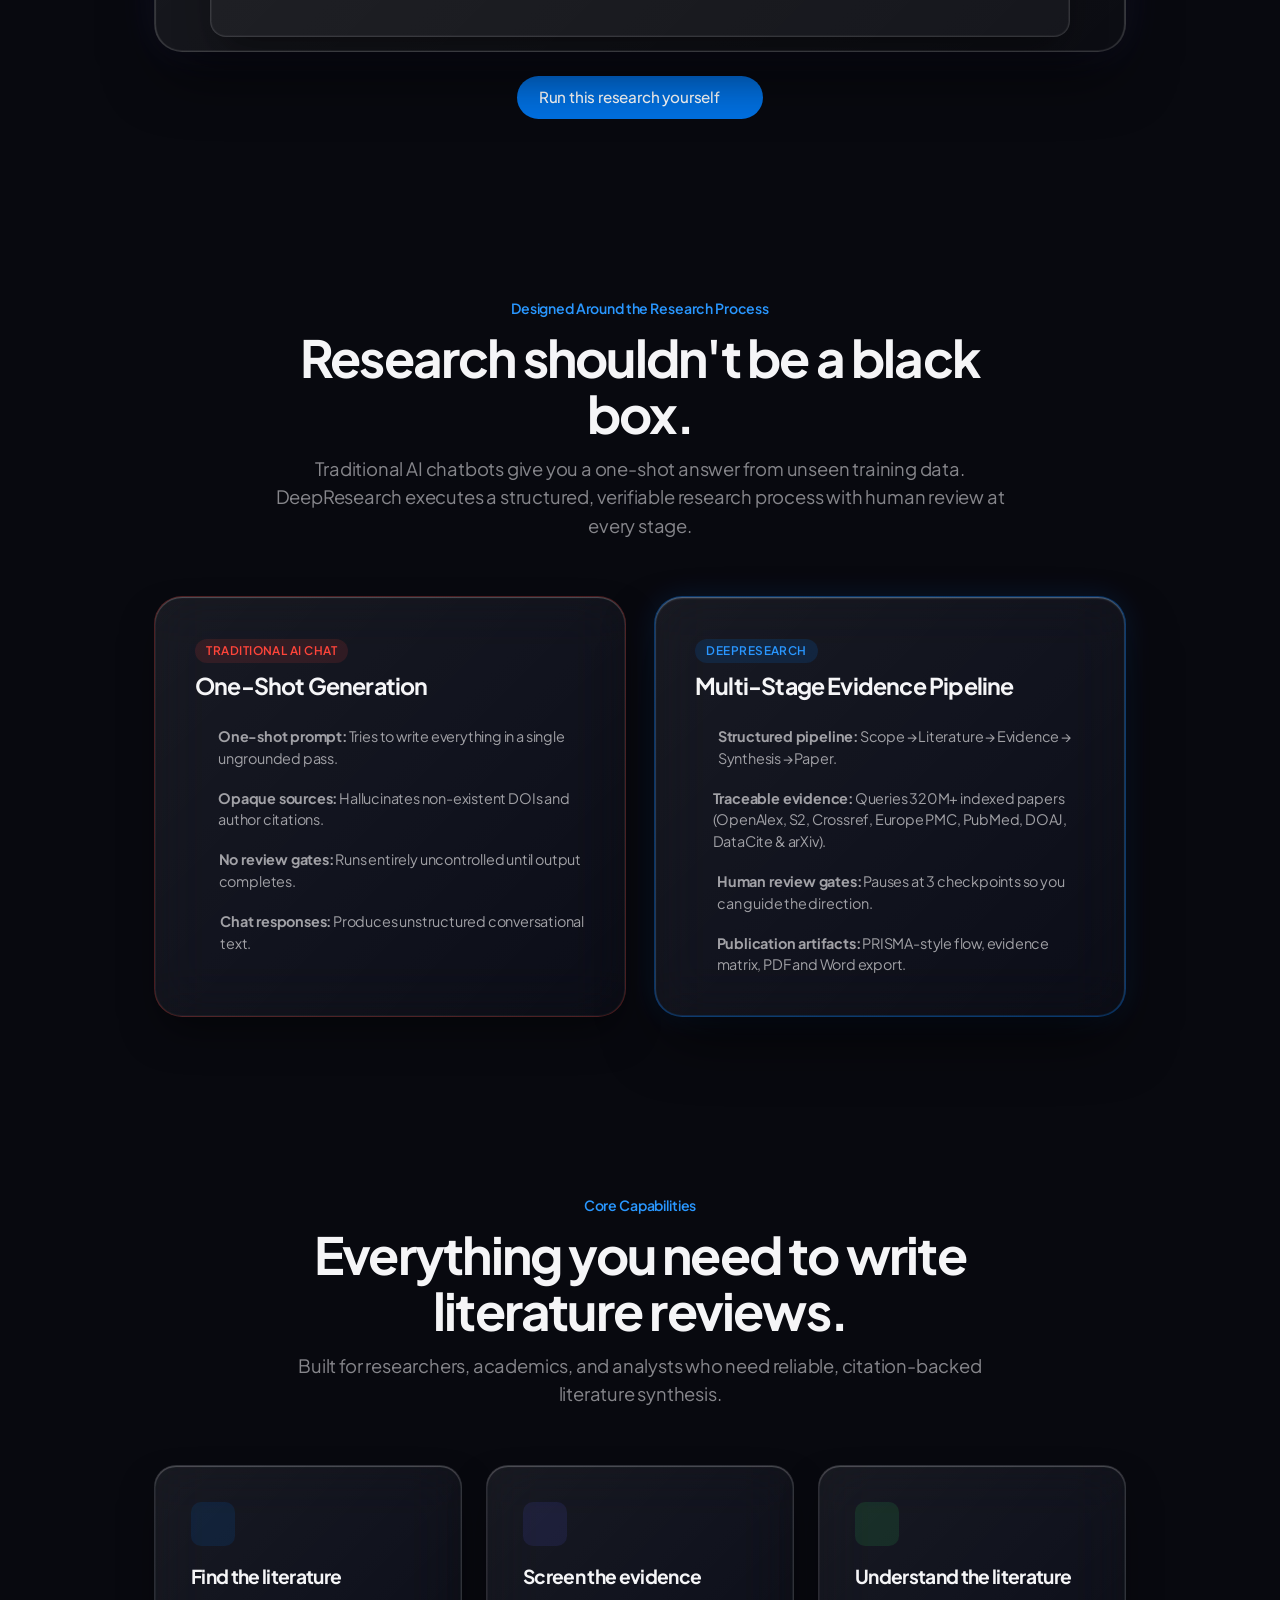
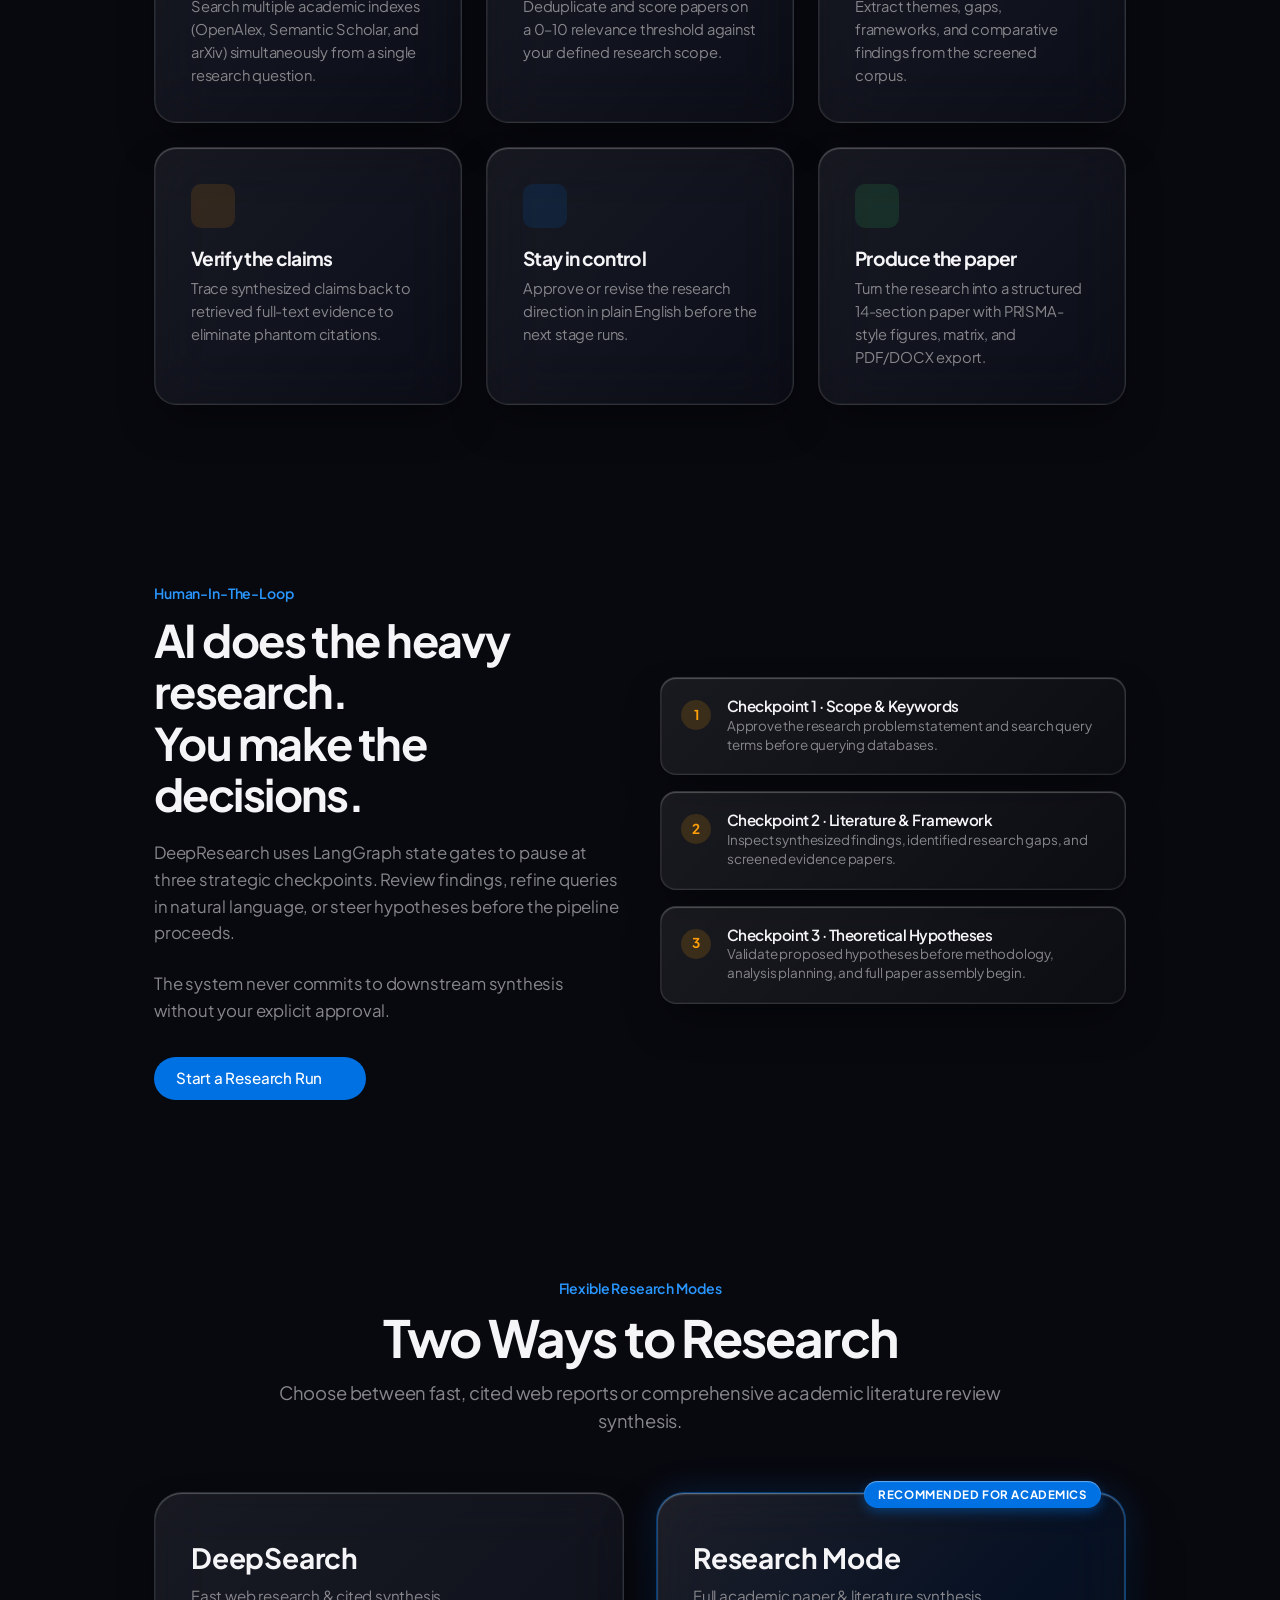
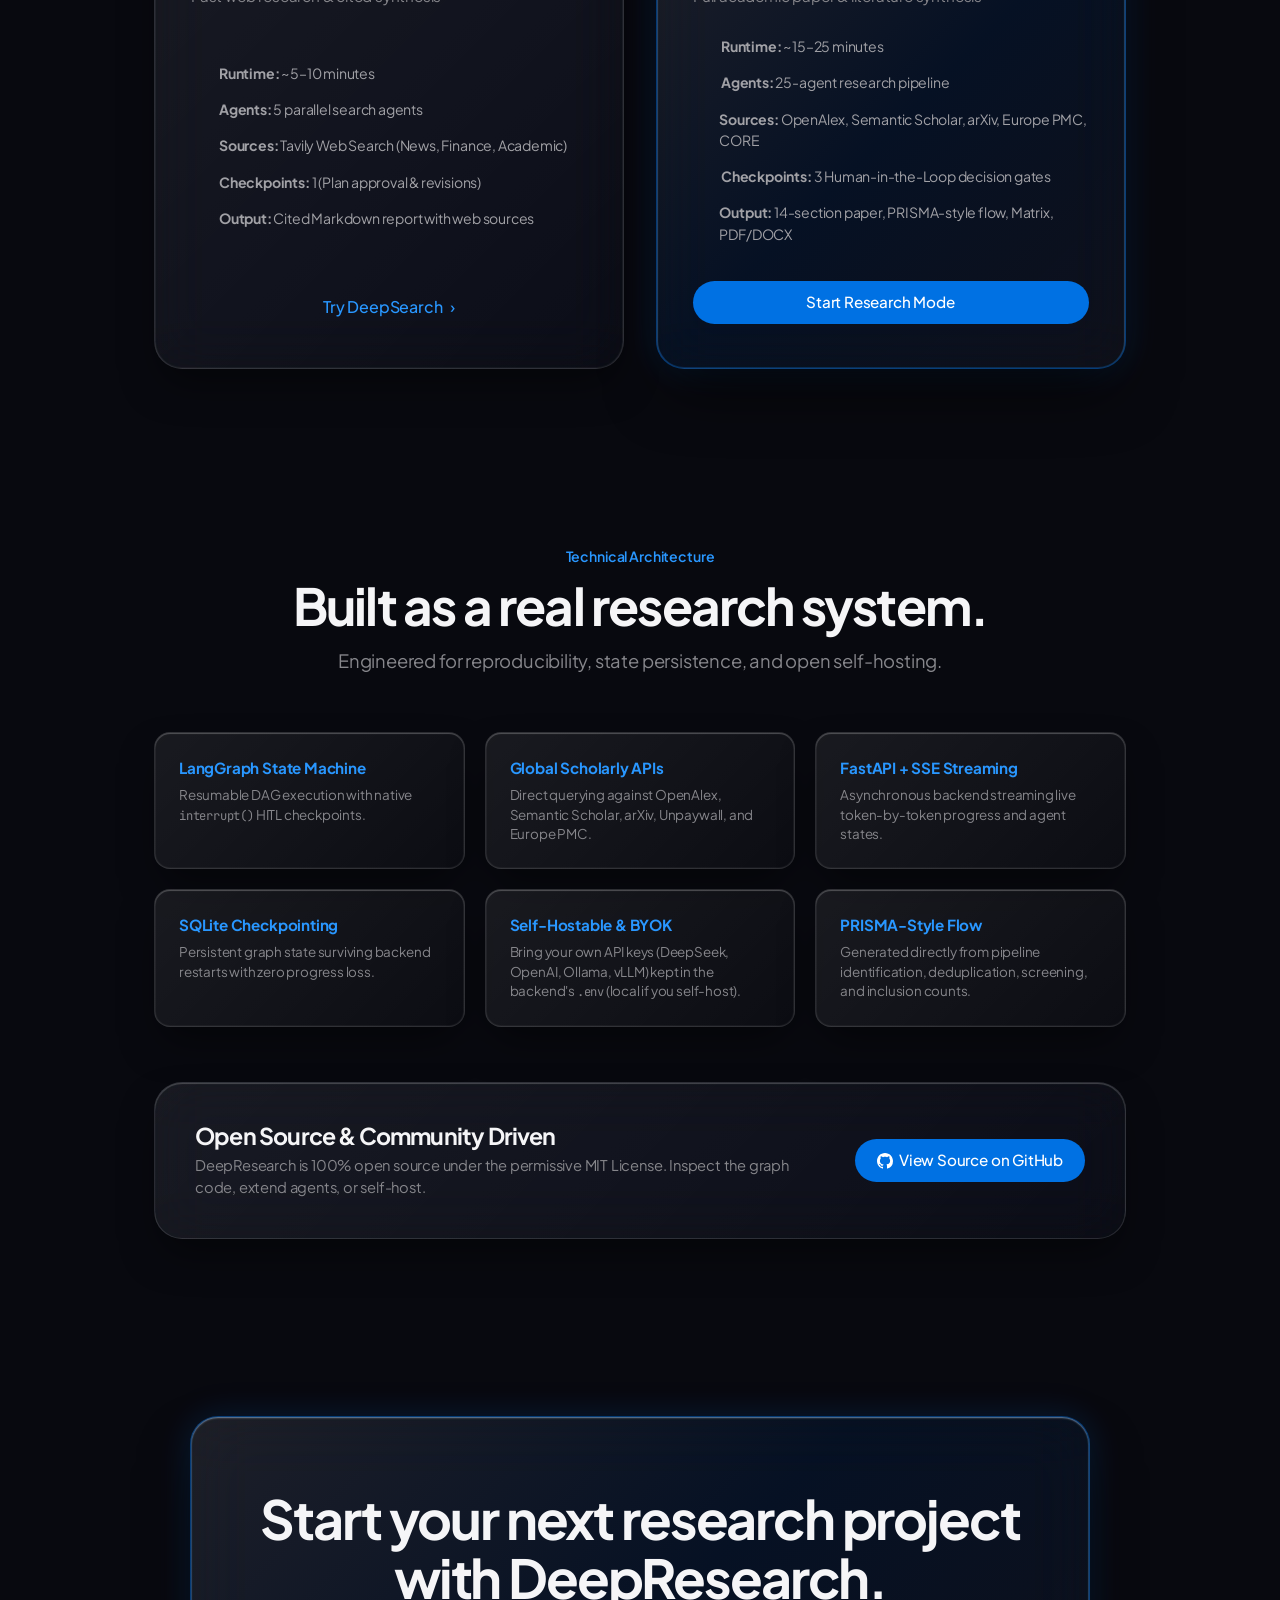
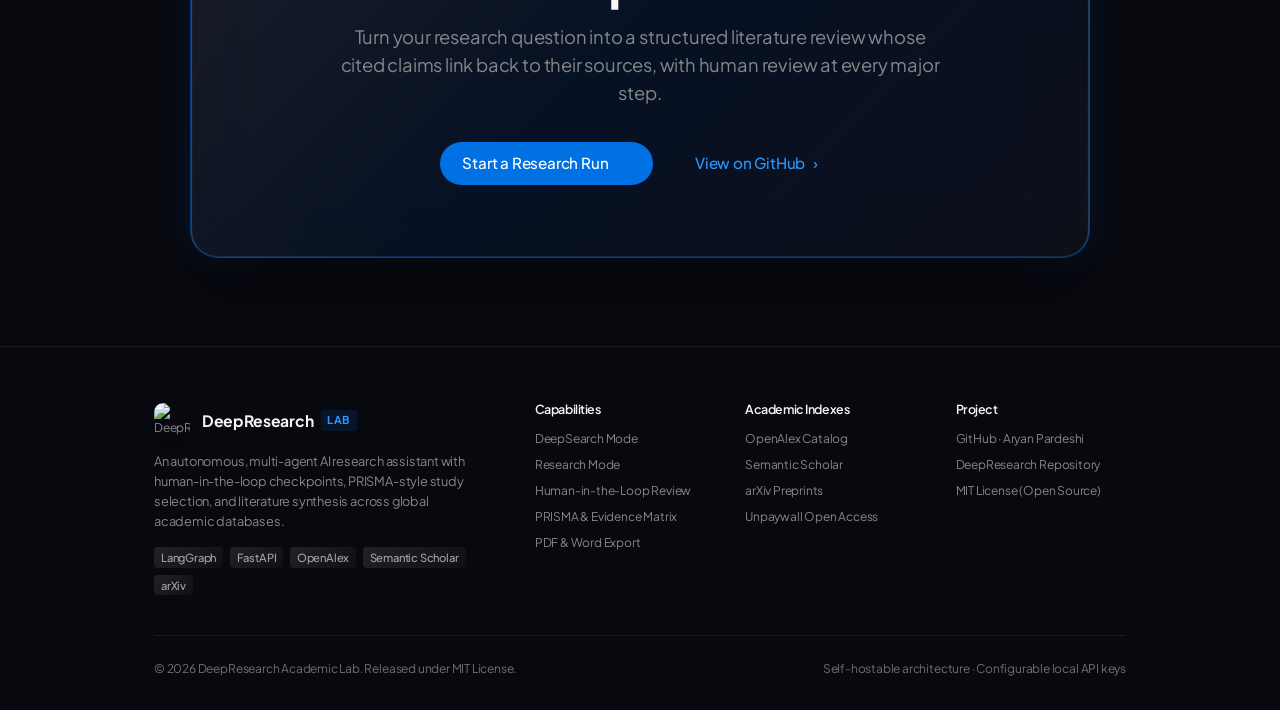
==== commit bb848864: "fix(copy): privacy notice states what the app actually sends The setup gate banner claimed nothing i" ====
--- a/frontend/index.html
+++ b/frontend/index.html
@@ -703,7 +703,7 @@
                     </div>
                     <div class="tech-item-card card-specular-glow">
                         <div class="tech-item-title">Self-Hostable &amp; BYOK</div>
-                        <div class="tech-item-desc">Bring your own API keys (DeepSeek, OpenAI, Ollama, vLLM) stored locally in your <code style="font-family: var(--font-mono); font-size: 0.76rem;">.env</code>.</div>
+                        <div class="tech-item-desc">Bring your own API keys (DeepSeek, OpenAI, Ollama, vLLM) kept in the backend's <code style="font-family: var(--font-mono); font-size: 0.76rem;">.env</code> (local if you self-host).</div>
                     </div>
                     <div class="tech-item-card card-specular-glow">
                         <div class="tech-item-title">PRISMA-Style Flow</div>
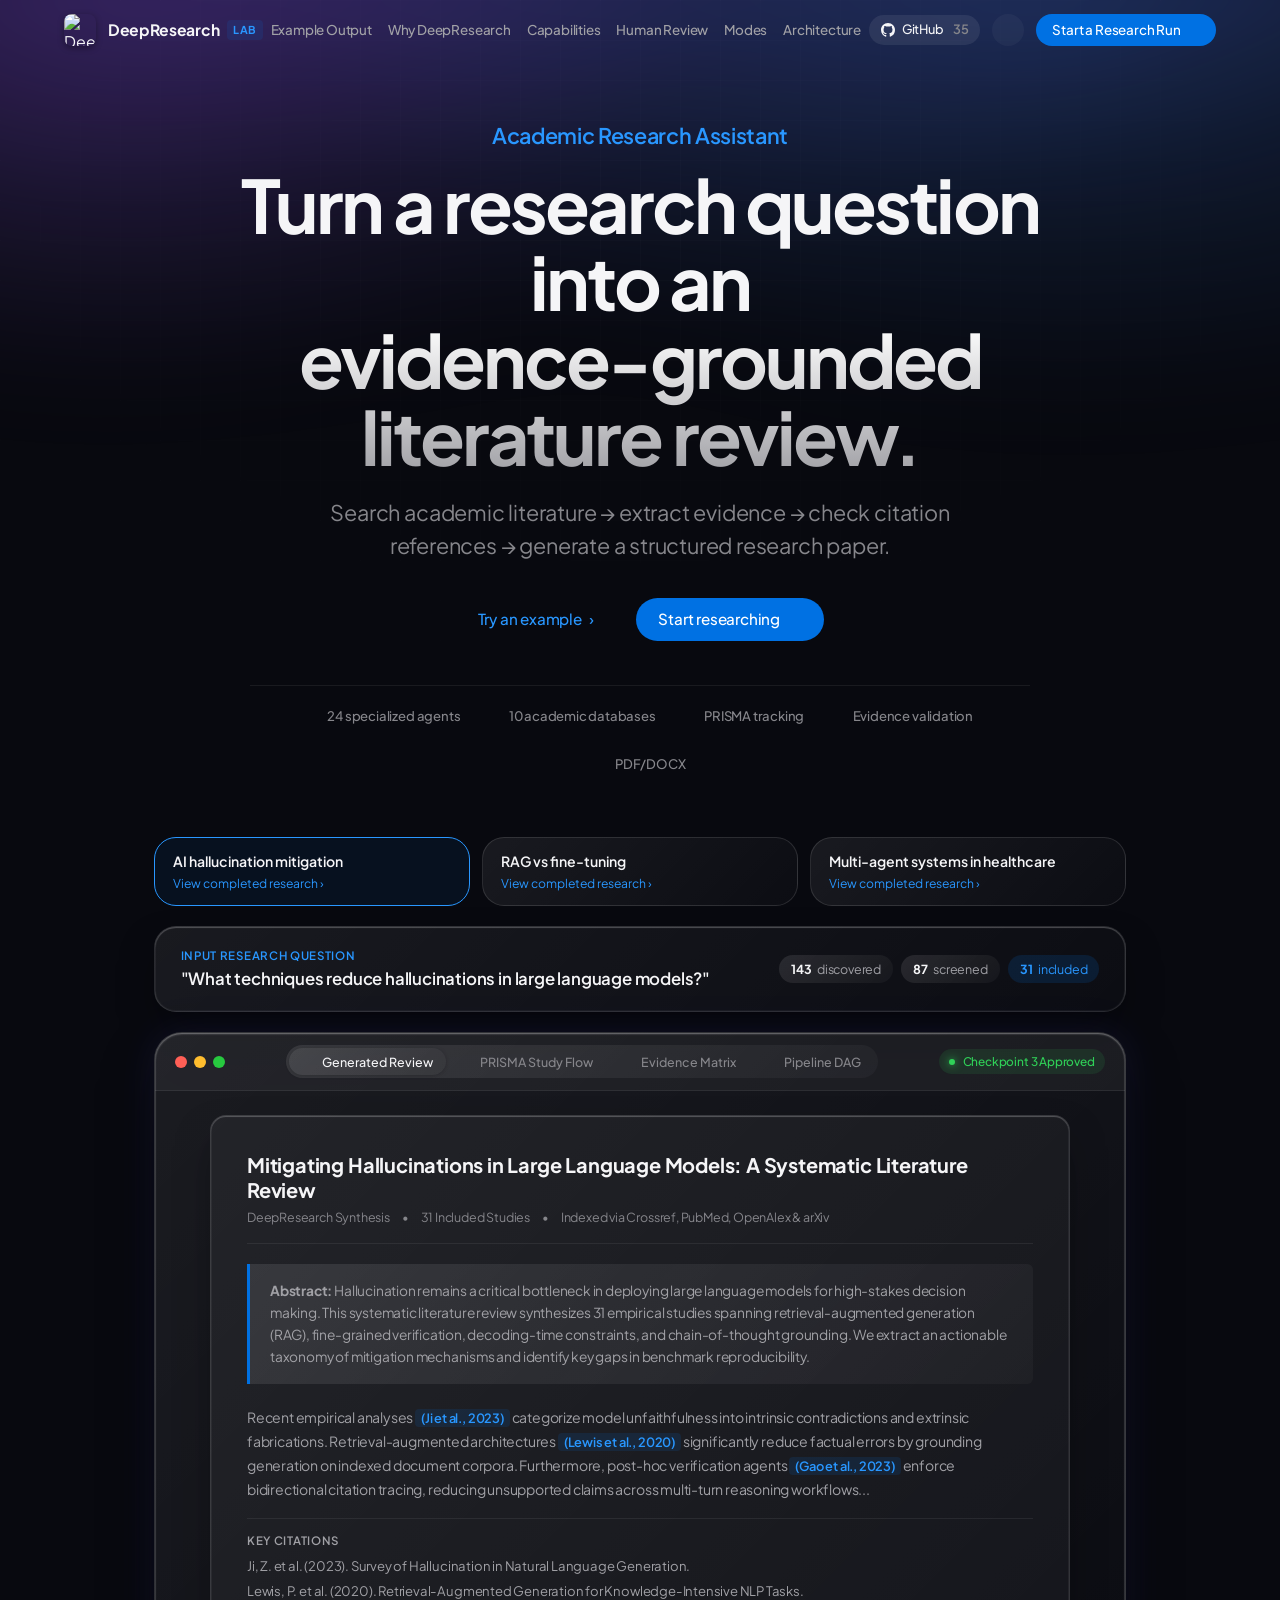
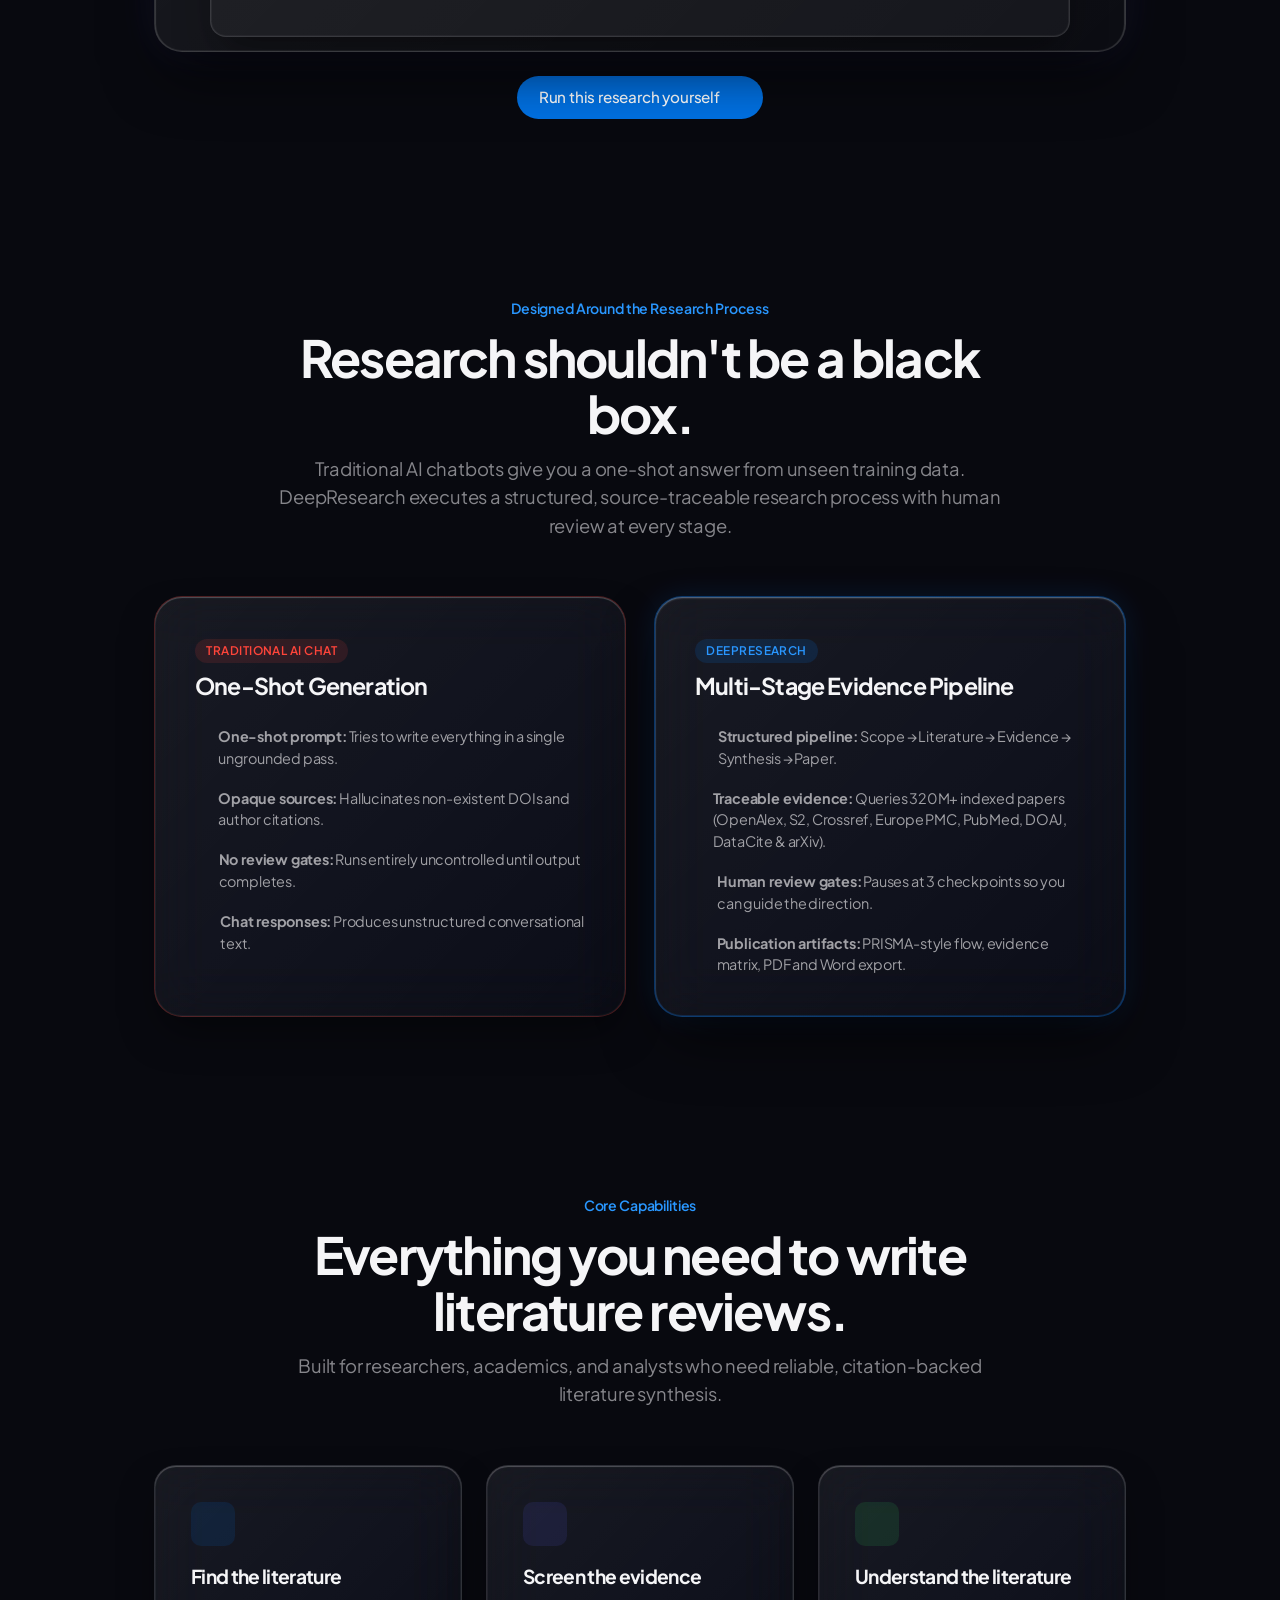
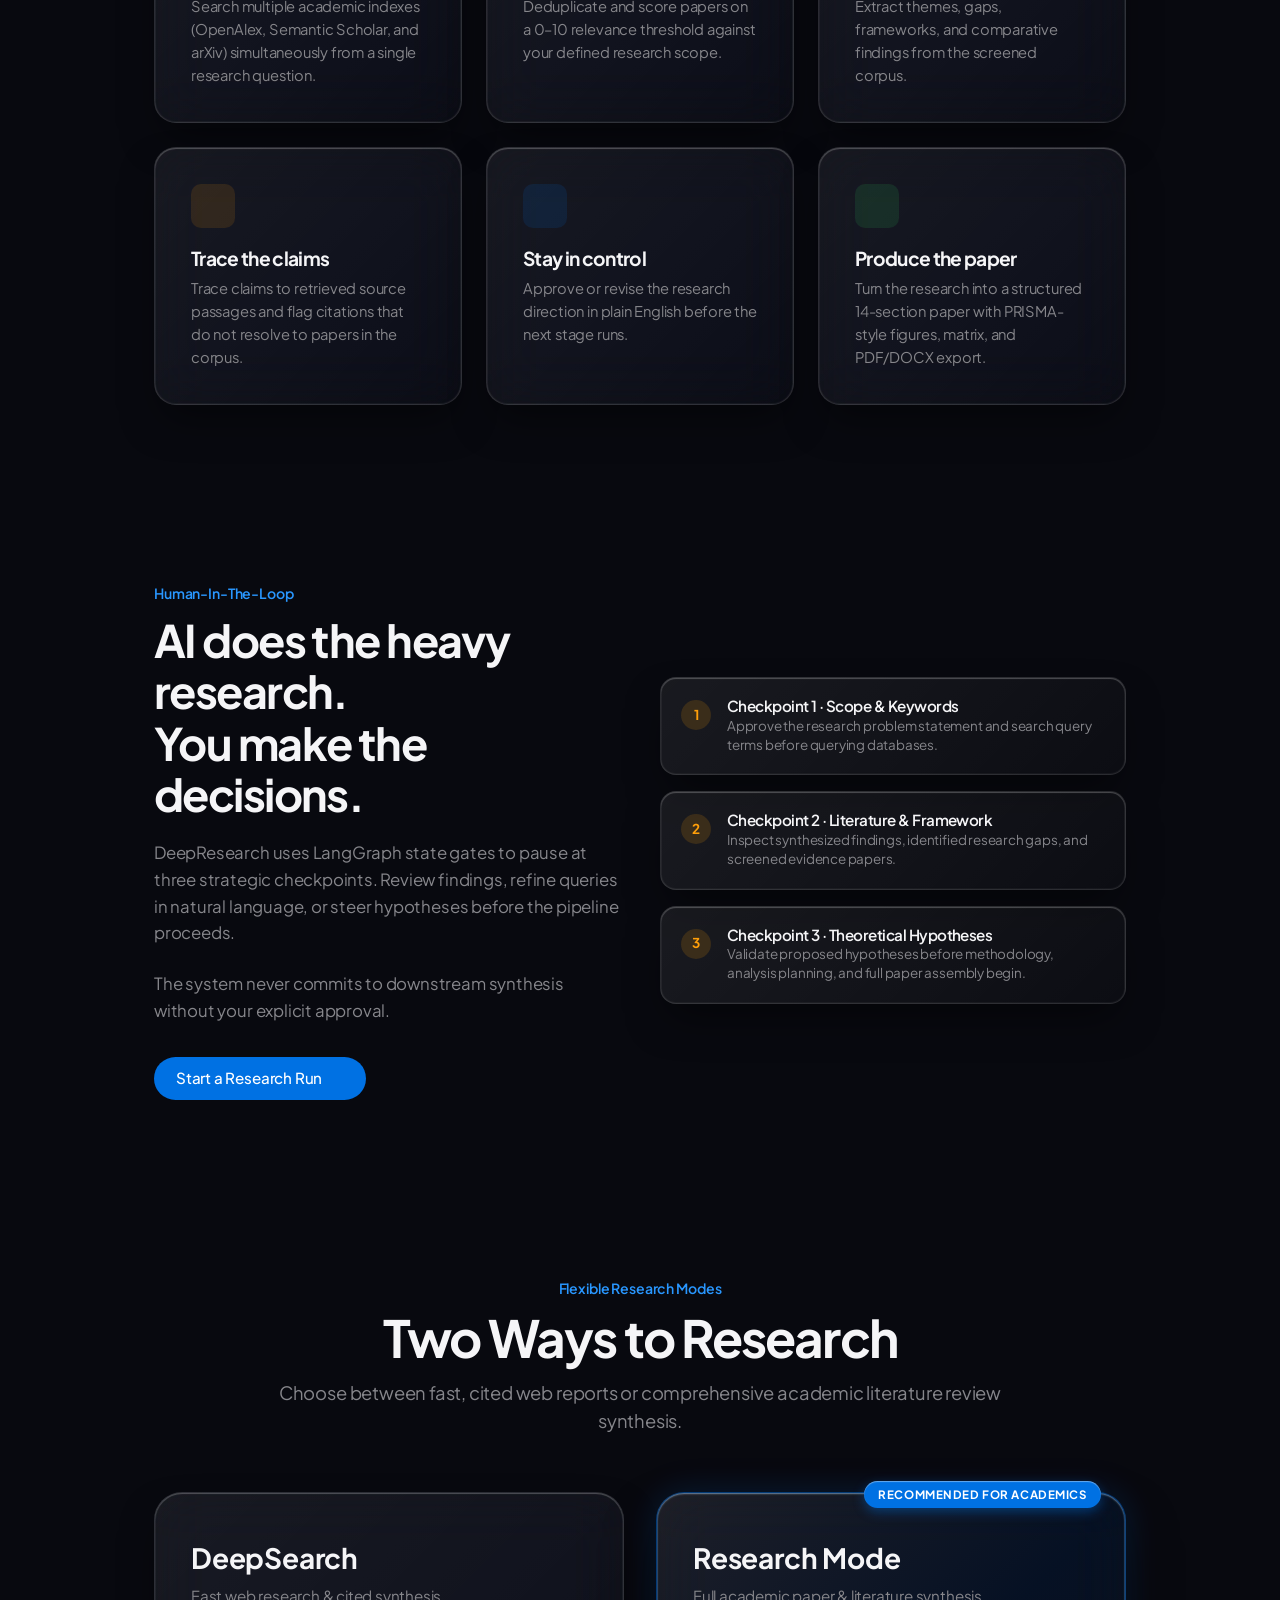
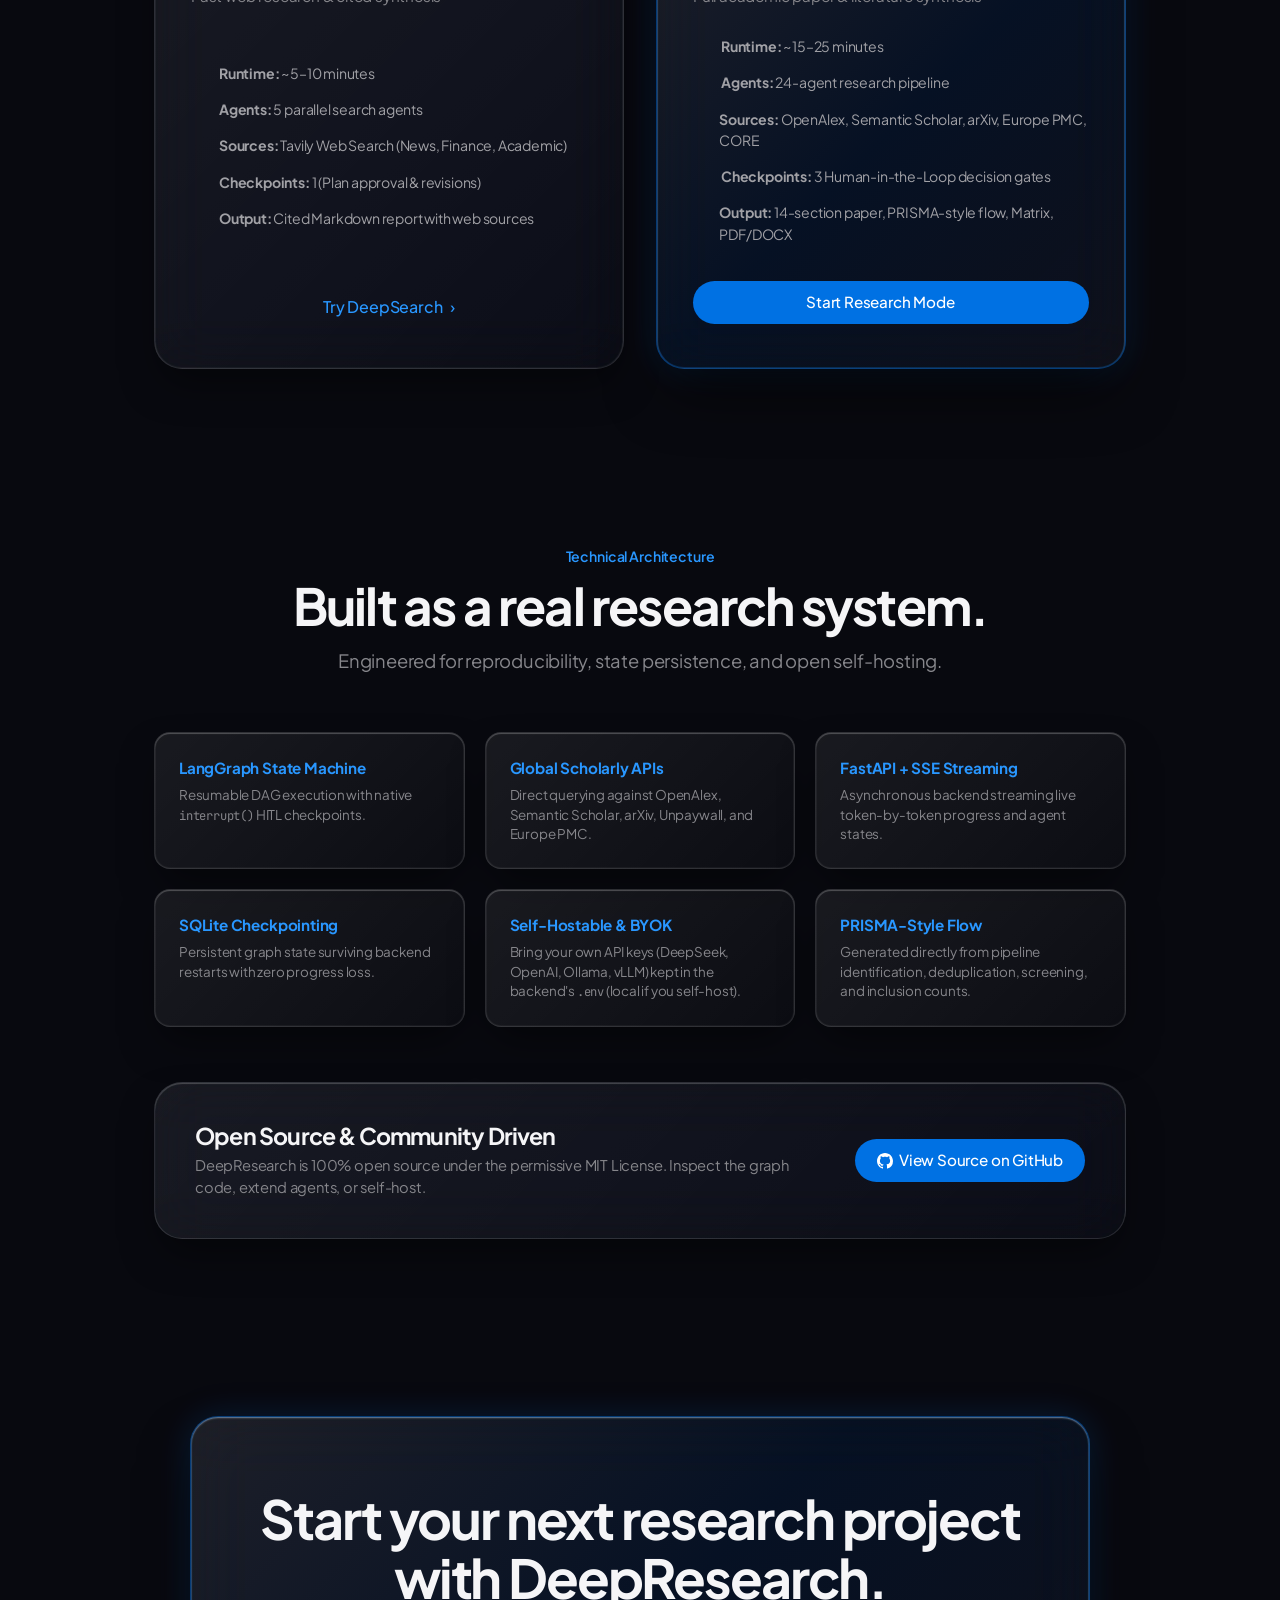
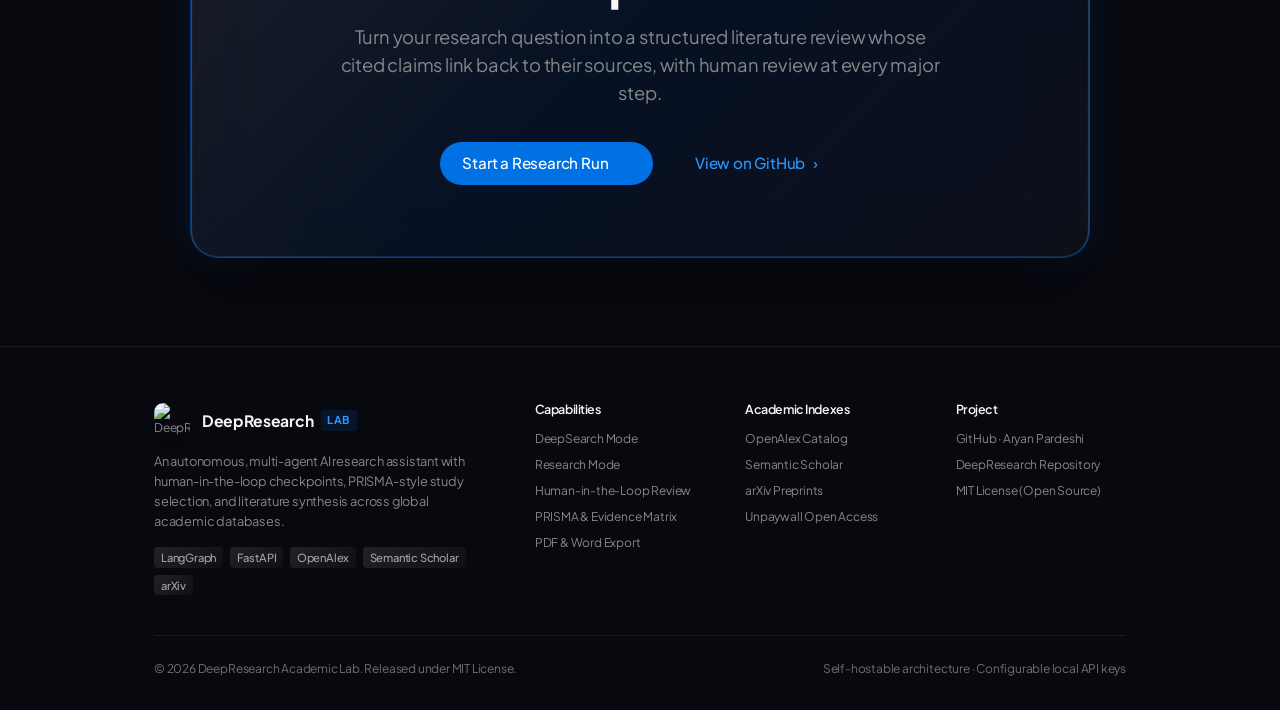
==== commit c4abfeb9: "Merge f901eb0679a783be0d13137477590d5ce652f88d into 4371edad559fcbfc261429a90eb03da167b53fed" ====
--- a/frontend/index.html
+++ b/frontend/index.html
@@ -8,8 +8,8 @@
     <!-- Primary SEO Meta Tags -->
     <title>DeepResearch — Turn Research Questions into Literature Reviews</title>
     <meta name="title" content="DeepResearch — Turn Research Questions into Literature Reviews">
-    <meta name="description" content="DeepResearch searches academic literature, screens papers, synthesizes evidence, verifies citations, and helps you build a structured research paper with human checkpoints.">
-    <meta name="keywords" content="academic research AI, literature review generator, multi-agent academic research, PRISMA study selection, OpenAlex, Semantic Scholar, arXiv, citation verification, LangGraph research">
+    <meta name="description" content="DeepResearch searches academic literature, screens papers, synthesizes evidence, checks citation references, and helps you build a structured research paper with human checkpoints.">
+    <meta name="keywords" content="academic research AI, literature review generator, multi-agent academic research, PRISMA study selection, OpenAlex, Semantic Scholar, arXiv, citation resolution, LangGraph research">
     <meta name="author" content="Aryan Pardeshi">
     <meta name="creator" content="Aryan Pardeshi">
     <meta name="publisher" content="DeepResearch Academic Lab">
@@ -27,7 +27,7 @@
     <meta property="og:type" content="website">
     <meta property="og:site_name" content="DeepResearch">
     <meta property="og:title" content="DeepResearch — Turn Research Questions into Literature Reviews">
-    <meta property="og:description" content="DeepResearch searches academic literature, screens papers, synthesizes evidence, verifies citations, and helps you build a structured research paper with human checkpoints.">
+    <meta property="og:description" content="DeepResearch searches academic literature, screens papers, synthesizes evidence, checks citation references, and helps you build a structured research paper with human checkpoints.">
     <meta property="og:url" content="https://deepresearch.dev/">
     <meta property="og:locale" content="en_US">
 
@@ -36,7 +36,7 @@
     <meta name="twitter:site" content="@AryanPardeshi">
     <meta name="twitter:creator" content="@AryanPardeshi">
     <meta name="twitter:title" content="DeepResearch — Turn Research Questions into Literature Reviews">
-    <meta name="twitter:description" content="DeepResearch searches academic literature, screens papers, synthesizes evidence, verifies citations, and helps you build a structured research paper with human checkpoints.">
+    <meta name="twitter:description" content="DeepResearch searches academic literature, screens papers, synthesizes evidence, checks citation references, and helps you build a structured research paper with human checkpoints.">
 
     <!-- Schema.org JSON-LD Structured Data -->
     <script type="application/ld+json">
@@ -51,7 +51,7 @@
           "applicationCategory": "ResearchApplication, EducationalApplication",
           "operatingSystem": "All",
           "url": "https://deepresearch.dev/",
-          "description": "An open-source multi-agent academic research assistant that synthesizes literature reviews, verifies citations, builds PRISMA-style selection flows, and generates complete papers with human-in-the-loop checkpoints.",
+          "description": "An open-source multi-agent academic research assistant that synthesizes literature reviews, checks citation references, builds PRISMA-style selection flows, and generates complete papers with human-in-the-loop checkpoints.",
           "author": {
             "@type": "Person",
             "name": "Aryan Pardeshi",
@@ -134,7 +134,7 @@
                     </h1>
 
                     <p class="hero-subtitle">
-                        Search academic literature <span aria-hidden="true">→</span> extract evidence <span aria-hidden="true">→</span> validate citations <span aria-hidden="true">→</span> generate a structured research paper.
+                        Search academic literature <span aria-hidden="true">→</span> extract evidence <span aria-hidden="true">→</span> check citation references <span aria-hidden="true">→</span> generate a structured research paper.
                     </p>
 
                     <div class="hero-btn-group">
@@ -151,7 +151,7 @@
                     <div class="hero-trust-bar">
                         <div class="trust-item">
                             <i data-lucide="check" style="width: 14px; height: 14px;"></i>
-                            <span>25 specialized agents</span>
+                            <span>24 specialized agents</span>
                         </div>
                         <div class="trust-item">
                             <i data-lucide="check" style="width: 14px; height: 14px;"></i>
@@ -390,9 +390,9 @@
                                     <div class="flow-node-card">
                                         <div class="flow-node-header">
                                             <div class="flow-node-icon">04</div>
-                                            <div class="flow-node-title">Synthesis &amp; Verify</div>
-                                        </div>
-                                        <p class="flow-node-desc">Drafts paper sections with strict evidence-to-claim citation checks.</p>
+                                            <div class="flow-node-title">Synthesis &amp; Checks</div>
+                                        </div>
+                                        <p class="flow-node-desc">Drafts paper sections, checks citation references, and compares reported numbers against extracted evidence.</p>
                                     </div>
                                 </div>
                             </div>
@@ -420,7 +420,7 @@
                     <span class="section-eyebrow">Designed Around the Research Process</span>
                     <h2 class="section-title">Research shouldn't be a black box.</h2>
                     <p class="section-desc">
-                        Traditional AI chatbots give you a one-shot answer from unseen training data. DeepResearch executes a structured, verifiable research process with human review at every stage.
+                        Traditional AI chatbots give you a one-shot answer from unseen training data. DeepResearch executes a structured, source-traceable research process with human review at every stage.
                     </p>
                 </div>
 
@@ -505,9 +505,9 @@
                         <div class="feature-icon-wrapper amber">
                             <i data-lucide="shield-check" style="width: 22px; height: 22px;"></i>
                         </div>
-                        <h3 class="feature-card-title">Verify the claims</h3>
+                        <h3 class="feature-card-title">Trace the claims</h3>
                         <p class="feature-card-desc">
-                            Trace synthesized claims back to retrieved full-text evidence to eliminate phantom citations.
+                            Trace claims to retrieved source passages and flag citations that do not resolve to papers in the corpus.
                         </p>
                     </div>
 
@@ -646,7 +646,7 @@
                             </li>
                             <li class="mode-spec-item">
                                 <i data-lucide="cpu" style="width: 16px; height: 16px;"></i>
-                                <span><strong>Agents:</strong> 25-agent research pipeline</span>
+                                <span><strong>Agents:</strong> 24-agent research pipeline</span>
                             </li>
                             <li class="mode-spec-item">
                                 <i data-lucide="book-open" style="width: 16px; height: 16px;"></i>
